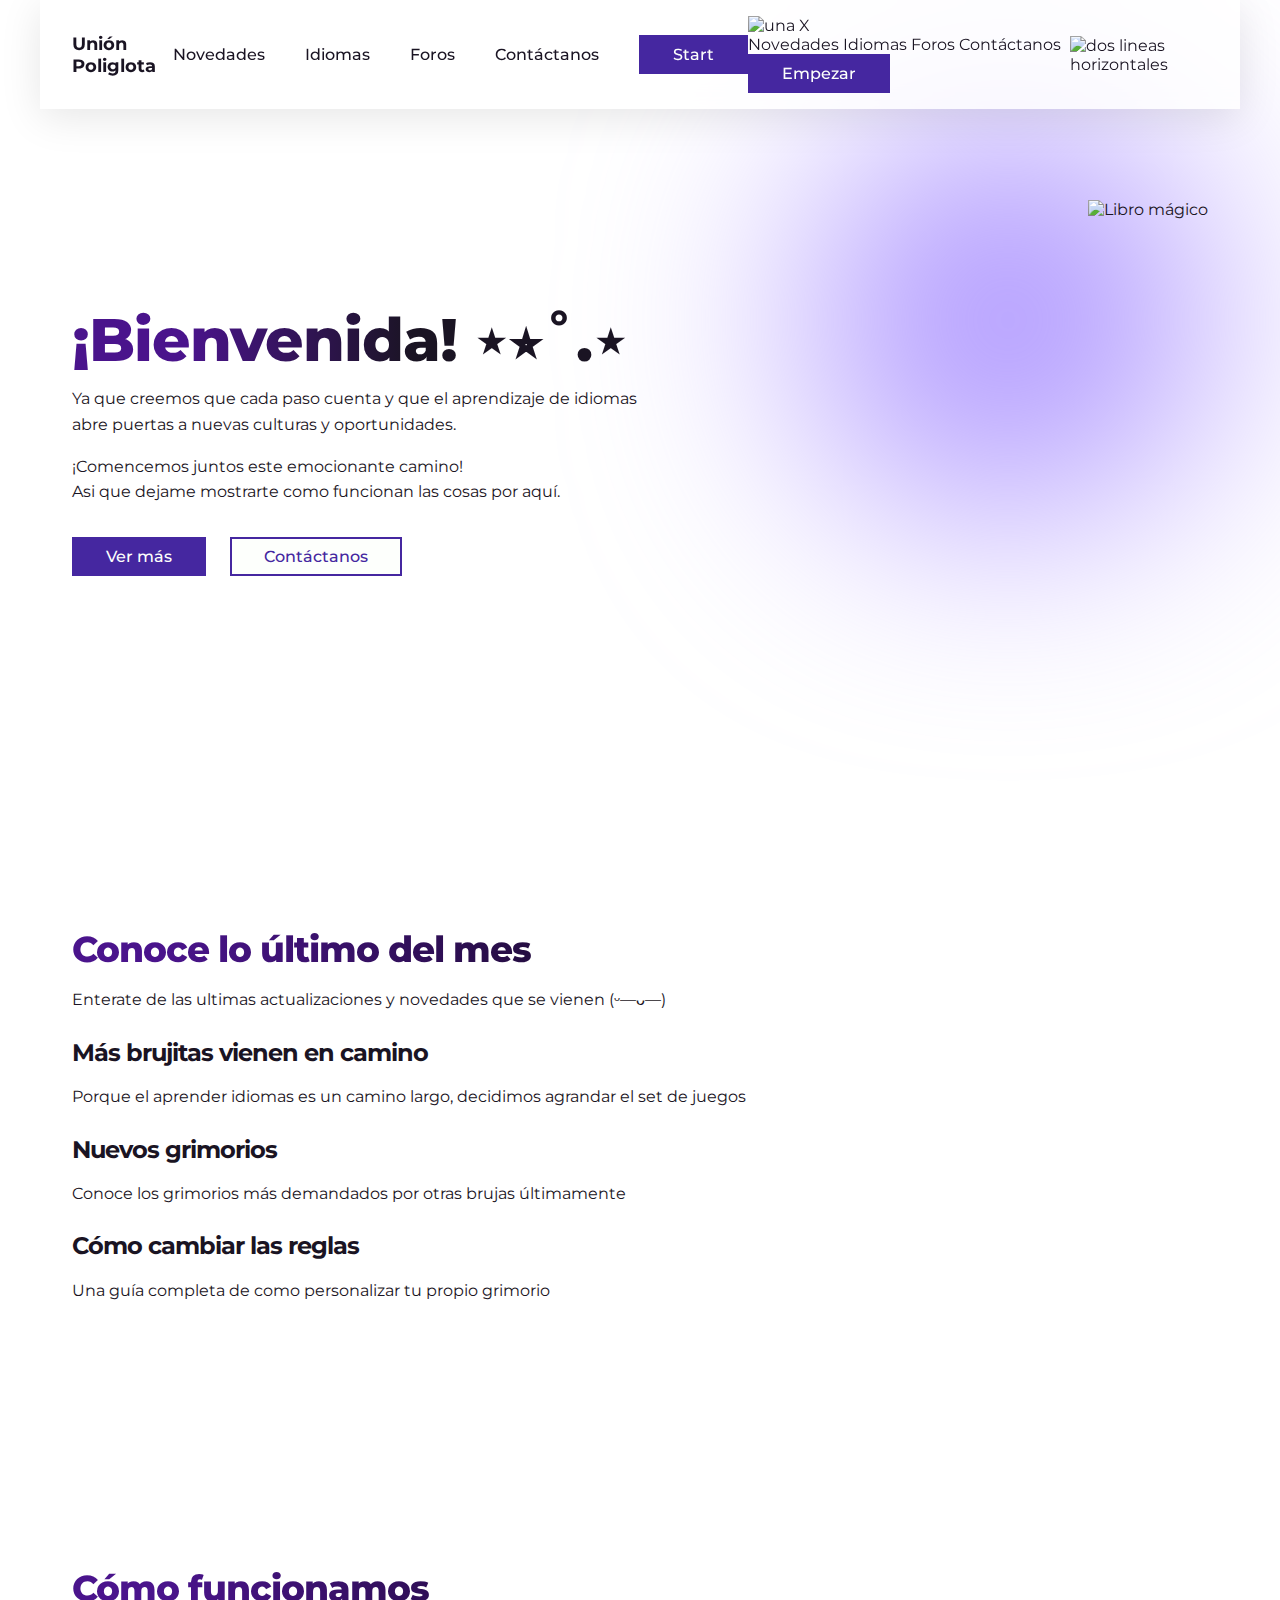
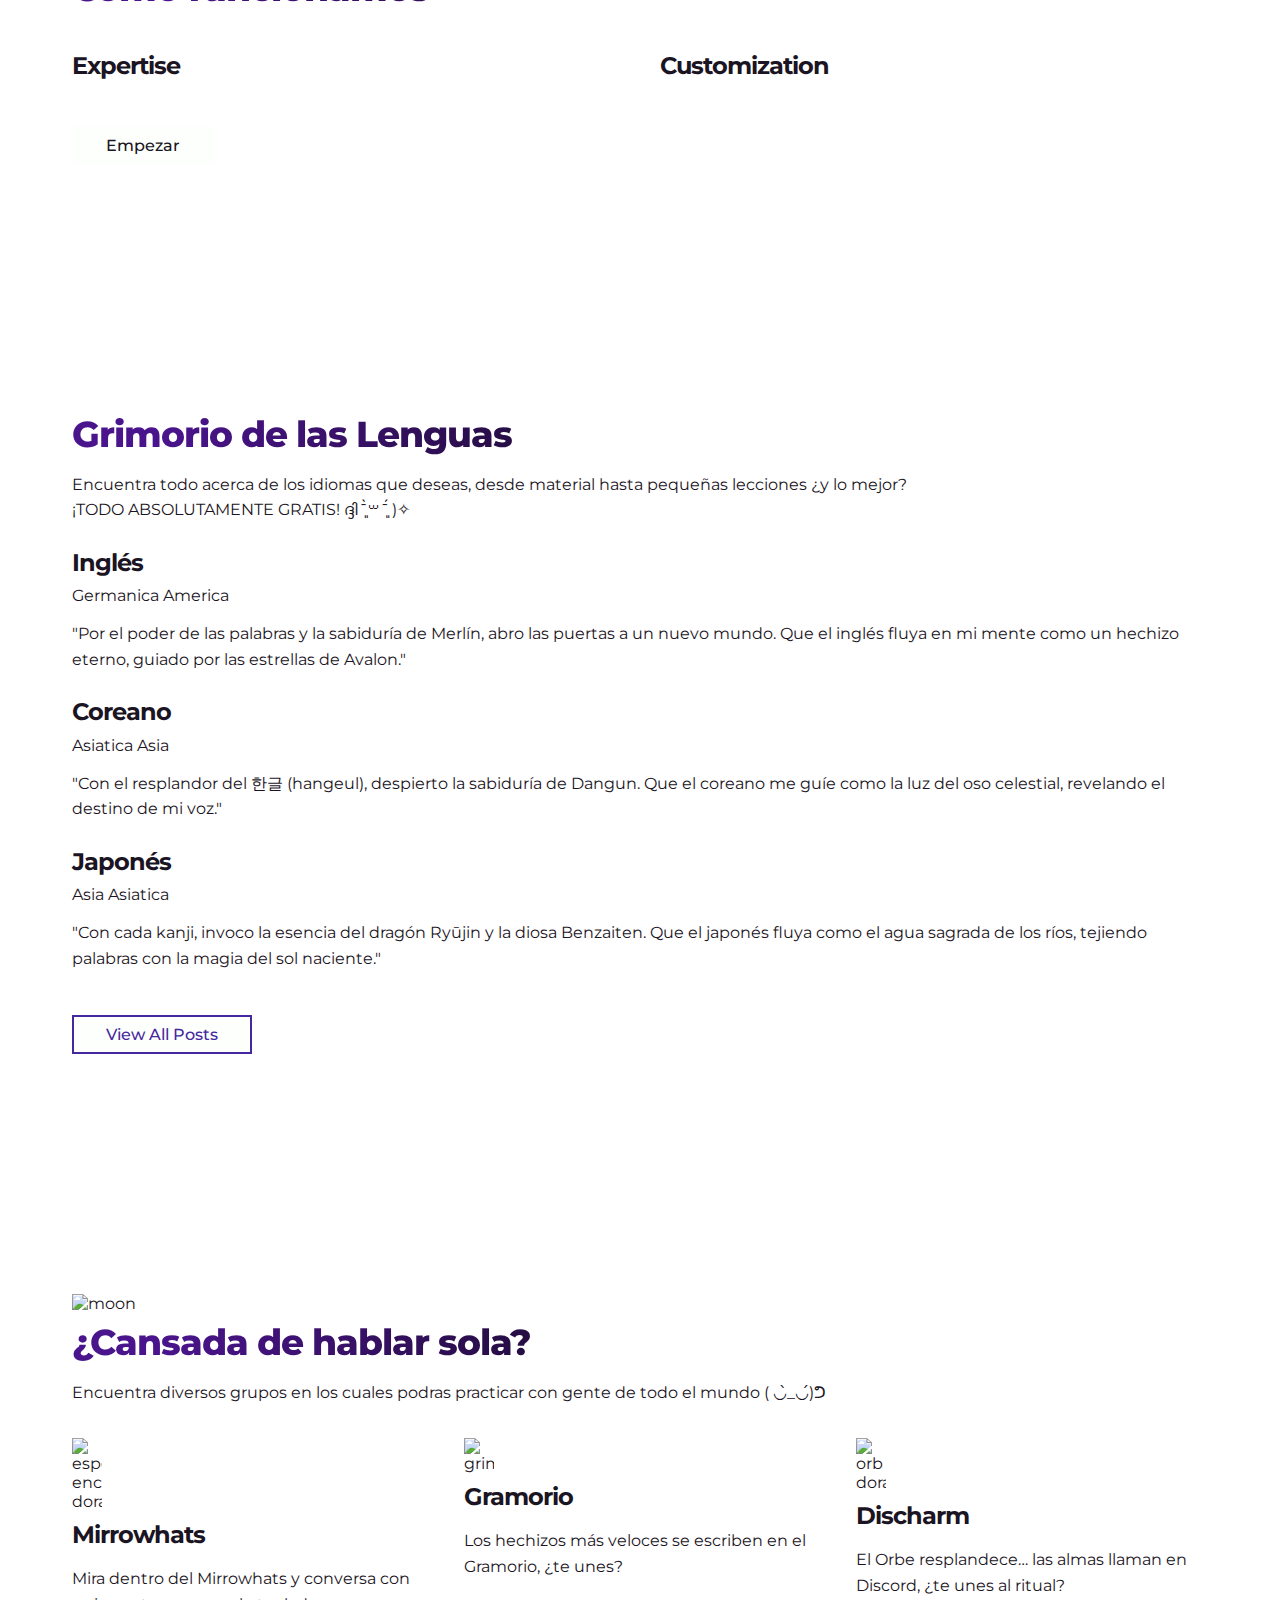
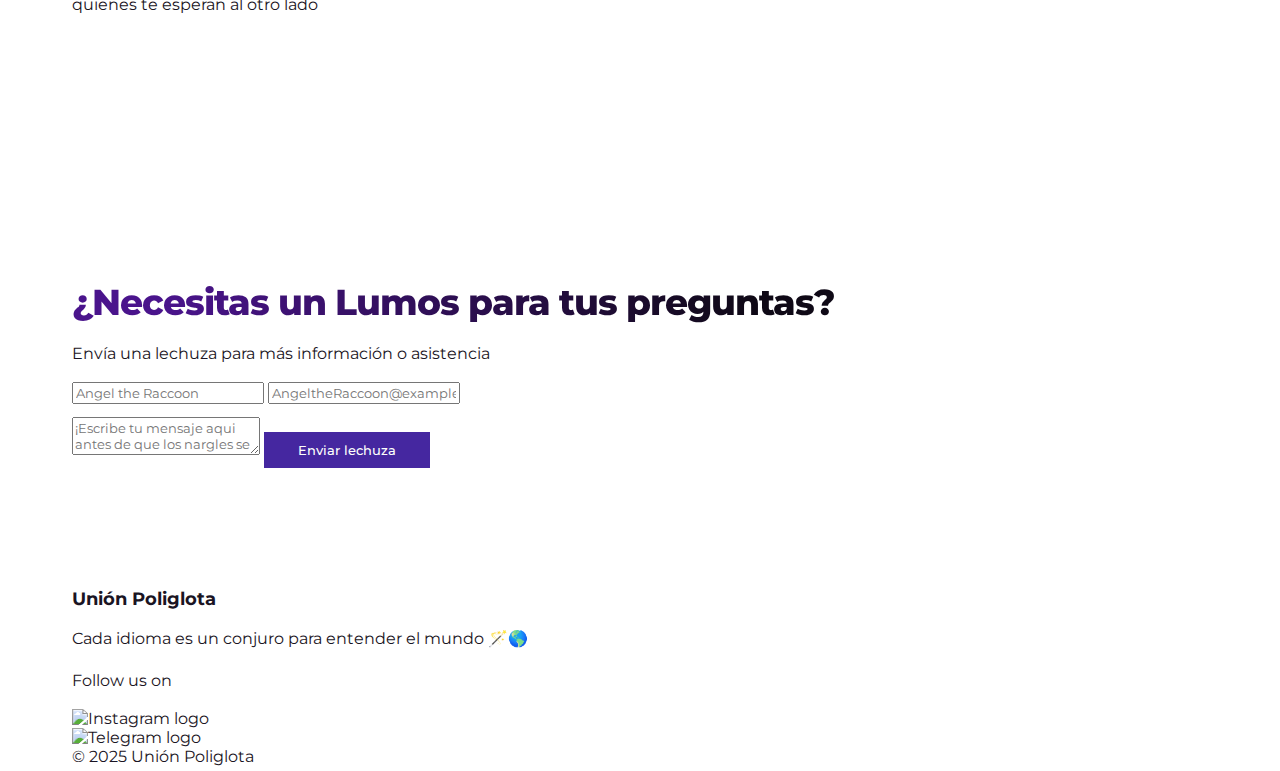
==== index.html @ b35adc99 "Update index.html" ====
<!DOCTYPE html>
<html lang="es">
<head>
    <meta charset="UTF-8" />
    <meta name="viewport" content="width=device-width, initial-scale=1.0" />
    <title>Unión Poliglota</title>
    <link rel="stylesheet" href="style.css" />

    <script type='text/javascript'>
        // <![CDATA[
        var colour= "#b8860b";
        var sparkles= 40;
        
        /****************************
        * Tinkerbell Magic Sparkle *
        * (c) 2005 mf2fm web-design *
        * http://www.mf2fm.com/rv *
        * DON'T EDIT BELOW THIS BOX *
        ****************************/
        
        var x=ox=400;
        var y=oy=300;
        var swide=800;
        var shigh=600;
        var sleft=sdown=0;
        var tiny=new Array();
        var star=new Array();
        var starv=new Array();
        var starx=new Array();
        var stary=new Array();
        var tinyx=new Array();
        var tinyy=new Array();
        var tinyv=new Array();
        window.onload=function() { if (document.getElementById) {
        var i, rats, rlef, rdow;
        for (var i=0; i<sparkles; i++) {
        var rats=createDiv(3, 3);
        rats.style.visibility="hidden";
        document.body.appendChild(tiny[i]=rats);
        starv[i]=0;
        tinyv[i]=0;
        var rats=createDiv(5, 5);
        rats.style.backgroundColor="transparent";
        rats.style.visibility="hidden";
        var rlef=createDiv(1, 5);
        var rdow=createDiv(5, 1);
        rats.appendChild(rlef);
        rats.appendChild(rdow);
        rlef.style.top="2px";
        rlef.style.left="0px";
        rdow.style.top="0px";
        rdow.style.left="2px";
        document.body.appendChild(star[i]=rats);
        }
        set_width();
        sparkle();
        }}
        function sparkle() {
        var c;
        if (x!=ox || y!=oy) {
        ox=x;
        oy=y;
        for (c=0; c<sparkles; c++) if (!starv[c]) {
        star[c].style.left=(starx[c]=x)+"px";
        star[c].style.top=(stary[c]=y)+"px";
        star[c].style.clip="rect(0px, 5px, 5px, 0px)";
        star[c].style.visibility="visible";
        starv[c]=50;
        break;
        }
        }
        for (c=0; c<sparkles; c++) {
        if (starv[c]) update_star(c);
        if (tinyv[c]) update_tiny(c);
        }
        setTimeout("sparkle()", 40);
        }
        function update_star(i) {
        if (--starv[i]==25) star[i].style.clip="rect(1px, 4px, 4px, 1px)";
        if (starv[i]) {
        stary[i]+=1+Math.random()*3;
        if (stary[i]<shigh+sdown) {
        star[i].style.top=stary[i]+"px";
        starx[i]+=(i%5-2)/5;
        star[i].style.left=starx[i]+"px";
        }
        else {
        star[i].style.visibility="hidden";
        starv[i]=0;
        return;
        }
        }
        else {
        tinyv[i]=50;
        tiny[i].style.top=(tinyy[i]=stary[i])+"px";
        tiny[i].style.left=(tinyx[i]=starx[i])+"px";
        tiny[i].style.width="2px";
        tiny[i].style.height="2px";
        star[i].style.visibility="hidden";
        tiny[i].style.visibility="visible"
        }
        }
        function update_tiny(i) {
        if (--tinyv[i]==25) {
        tiny[i].style.width="1px";
        tiny[i].style.height="1px";
        }
        if (tinyv[i]) {
        tinyy[i]+=1+Math.random()*3;
        if (tinyy[i]<shigh+sdown) {
        tiny[i].style.top=tinyy[i]+"px";
        tinyx[i]+=(i%5-2)/5;
        tiny[i].style.left=tinyx[i]+"px";
        }
        else {
        tiny[i].style.visibility="hidden";
        tinyv[i]=0;
        return;
        }
        }
        else tiny[i].style.visibility="hidden";
        }
        document.onmousemove=mouse;
        function mouse(e) {
        set_scroll();
        y=(e)?e.pageY:event.y+sdown;
        x=(e)?e.pageX:event.x+sleft;
        }
        function set_scroll() {
        if (typeof(self.pageYOffset)=="number") {
        sdown=self.pageYOffset;
        sleft=self.pageXOffset;
        }
        else if (document.body.scrollTop || document.body.scrollLeft) {
        sdown=document.body.scrollTop;
        sleft=document.body.scrollLeft;
        }
        else if (document.documentElement && (document.documentElement.scrollTop || document.documentElement.scrollLeft)) {
        sleft=document.documentElement.scrollLeft;
        sdown=document.documentElement.scrollTop;
        }
        else {
        sdown=0;
        sleft=0;
        }
        }
        window.onresize=set_width;
        function set_width() {
        if (typeof(self.innerWidth)=="number") {
        swide=self.innerWidth;
        shigh=self.innerHeight;
        }
        else if (document.documentElement && document.documentElement.clientWidth) {
        swide=document.documentElement.clientWidth;
        shigh=document.documentElement.clientHeight;
        }
        else if (document.body.clientWidth) {
        swide=document.body.clientWidth;
        shigh=document.body.clientHeight;
        }
        }
        function createDiv(height, width) {
        var div=document.createElement("div");
        div.style.position="absolute";
        div.style.height=height+"px";
        div.style.width=width+"px";
        div.style.overflow="hidden";
        div.style.backgroundColor=colour;
        return (div);
        }
        // ]]>
    </script> 
    <!-- End of Tinkerbell Magic Sparkle Section -->
</head>
<body>
    <div class="container">
    <nav>
        <div class="logo"><a href="#">Unión Poliglota</a></div>
        <div class="menu-items">
            <a href="#news">Novedades</a>
            <a href="#idiomas">Idiomas</a>
            <a href="#foros">Foros
            <a href="#contact">Contáctanos</a>
            <a href="#" class="btn">Start</a>
        </div>
        
        <div class="mobile-menu-items">
        <div class="close-icon">
            <img src=https://raw.githubusercontent.com/livebloggerofficial/Modern-AppDev-Website/8730a27be3ad3a9761c6617480e412280c7f90fc/images/close-icon.svg alt="una X" />
        </div>
        <a href="#news">Novedades</a>
        <a href="#idiomas">Idiomas</a>
        <a href="#foros">Foros</a>
        <a href="#contact">Contáctanos</a>
        <a href="#" class="btn">Empezar</a>
        </div>
        <div class="menu-icon">
            <img src=https://raw.githubusercontent.com/livebloggerofficial/Modern-AppDev-Website/8730a27be3ad3a9761c6617480e412280c7f90fc/images/menu-icon.svg alt="dos lineas horizontales" />
        </div>
    </nav>
<!-- End of navbar -->
<header>
    <div class="left">
        <h1>¡Bienvenida! ⋆⭒˚.⋆</h1>
            <p class="sub-heading">Ya que creemos que cada paso cuenta y que el aprendizaje de idiomas abre puertas a nuevas culturas y oportunidades.</p>
            <p>¡Comencemos juntos este emocionante camino!<br>Asi que dejame mostrarte como funcionan las cosas por aquí.</p>

        <div class="buttons">
            <a href="#" class="btn">Ver más</a>
            <a href="#" class="btn outlined">Contáctanos</a>
        </div>
    </div>

        <div class="right">
            <img src="https://media.giphy.com/media/kUzZPC32NH7qteJp3G/giphy.gif?cid=ecf05e47tvn05rl2n6pa6ccbat1i79yehj6995wxy6pcmg0u&ep=v1_stickers_search&rid=giphy.gif&ct=s" alt="Libro mágico">
        </div>
        <div class="bg-color"></div>
    </header>
    </div>
<!-- End of hero section -->

<section id="services">
    <div class="container">
    <div class="heading-container">
        <h2>Conoce lo último del mes</h2>
        <p>Enterate de las ultimas actualizaciones y novedades que se vienen (ᵕ—ᴗ—)</p>
        </div>

    <div class="services-container">
        <div class="service">
        <img src="https://i.pinimg.com/originals/b2/df/41/b2df419e9f985cd5ca587505028899b4.gif" alt="" />
            <div class="content">
                <h3>Más brujitas vienen en camino</h3>
                <p>Porque el aprender idiomas es un camino largo, decidimos agrandar el set de juegos</p>
            </div>
        </div>

        <div class="service">
            <img src="https://i.pinimg.com/originals/2b/0e/26/2b0e260f780d03c6702c127573a343d1.gif" alt="" />
            <div class="content">
                <h3>Nuevos grimorios</h3>
                <p>Conoce los grimorios más demandados por otras brujas últimamente</p>
            </div>
        </div>

        <div class="service">
            <img src="https://i.pinimg.com/originals/2e/9a/2d/2e9a2d99e9b3a32dcb4ae1c37820e260.gif" alt="" />
            <div class="content">
                <h3>Cómo cambiar las reglas</h3>
                <p>Una guía completa de como personalizar tu propio grimorio</p>
            </div>
        </div>
    </div>
    </div>
</section>
<!-- End of services section -->

    <section id="why">
        <div class="container">
        <div class="left">
            <img src="https://media.giphy.com/media/0nQbxFHTIugLbMkZLx/giphy.gif?cid=ecf05e475aerffncjtg1ratvc46cjguu7g2pbi9yic3552u9&ep=v1_stickers_search&rid=giphy.gif&ct=s" alt="" />
        </div>

        <div class="right">
            <h2>Cómo funcionamos</h2>
            <p></p>

        <div class="features-container">
            <div class="feature">
            <div class="icon">
                <img src="https://cdn-icons-png.flaticon.com/128/8853/8853775.png" alt="" />
            </div>
                <h3>Expertise</h3>
                <p></p>
            </div>

        <div class="feature">
            <div class="icon">
                <img src="https://cdn-icons-png.flaticon.com/128/8853/8853775.png" alt="" />
            </div>
                <h3>Customization</h3>
                <p></p>
            </div>
        </div>

        <a href="#" class="btn light">Empezar</a>
        </div>
    </div>
</section>
<!-- End of why choose us section -->

    <div class="container">
        <section id="idiomas">
        <div class="heading-container">
            <h2>Grimorio de las Lenguas</h2>
            <p>Encuentra todo acerca de los idiomas que deseas, desde material hasta pequeñas lecciones ¿y lo mejor? 
                <br>¡TODO ABSOLUTAMENTE GRATIS! ദ്ദി ˉ͈̀꒳ˉ͈́ )✧
            </p>
        </div>

        <div class="services-container">
            <div class="service">
            <a href="#">
                <img src="https://i.pinimg.com/736x/71/ec/3f/71ec3f5fd75e319a3983a06b10090c10.jpg" alt="" />
            </a>
            <div class="content">
                <a href="#">
                <h3>Inglés</h3>
                </a>
            <div class="labels">
                <a href="#" class="label">Germanica</a>
                <a href="#" class="label">America</a>
            </div>
            <p>"Por el poder de las palabras y la sabiduría de Merlín, abro las puertas a un nuevo mundo. Que el inglés fluya en mi mente como un hechizo eterno, guiado por las estrellas de Avalon."</p>
            </div>
        </div>

        <div class="service">
            <a href="#">
                <img src="https://i.pinimg.com/736x/51/16/6f/51166f9f8ce608188358e9d89b0071bb.jpg" alt="" />
            </a>
            <div class="content">
            <a href="#">
                <h3>Coreano</h3>
            </a>
            <div class="labels">
                <a href="#" class="label">Asiatica</a>
                <a href="#" class="label">Asia</a>
            </div>
                <p>"Con el resplandor del 한글 (hangeul), despierto la sabiduría de Dangun. Que el coreano me guíe como la luz del oso celestial, revelando el destino de mi voz."</p>
            </div>
        </div>

        <div class="service">
            <a href="#">
                <img src="https://i.pinimg.com/736x/80/7a/e9/807ae96d8e19a1e9d9b68d727c9a2609.jpg" alt="" />
            </a>
            <div class="content">
                <a href="#">
                    <h3>Japonés</h3>
                </a>
                <div class="labels">
                    <a href="#" class="label">Asia</a>
                    <a href="#" class="label">Asiatica</a>
                </div>
                    <p>"Con cada kanji, invoco la esencia del dragón Ryūjin y la diosa Benzaiten. Que el japonés fluya como el agua sagrada de los ríos, tejiendo palabras con la magia del sol naciente."</p>
                </div>
            </div>

        <a href="languages-list.html" class="btn outlined">View All Posts</a>
    </section>
</div>
<!-- End of Idiomas section -->

    <section id="foros">
        <div class="container">
            <div class="right">
                <img src="https://media.giphy.com/media/ZB2A2wSblwoA45zr0L/giphy.gif?cid=ecf05e47akoi5xxq334s9fwlyfgipdauknv6pdrlddz8e9sn&ep=v1_stickers_search&rid=giphy.gif&ct=s" alt="moon" />
            </div>
    
            <div class="left">
                <h2>¿Cansada de hablar sola?</h2>
                <p>Encuentra diversos grupos en los cuales podras practicar con gente de todo el mundo ( ◡̀_◡́)ᕤ</p>
    
        <div class="features-container">
            <div class="feature">
            <div class="icon">
                <img src="https://cdn-icons-png.flaticon.com/128/4330/4330842.png" alt="espejo encantado dorado" />
            </div>
                <h3>Mirrowhats</h3>
                <p>Mira dentro del Mirrowhats y conversa con quienes te esperan al otro lado</p>
            </div>
    
        <div class="feature">
                <div class="icon">
                    <img src="https://cdn-icons-png.flaticon.com/128/18459/18459795.png" alt="grimoire" />
                </div>
                    <h3>Gramorio</h3>
                    <p>Los hechizos más veloces se escriben en el Gramorio, ¿te unes?</p>
                </div>
    
        <div class="feature">
            <div class="icon">
                <img src="https://cdn-icons-png.flaticon.com/128/5584/5584307.png" alt="orb dorada" />
            </div>
                <h3>Discharm</h3>
                <p>El Orbe resplandece… las almas llaman en Discord, ¿te unes al ritual?</p>
            </div>
        </div>
    </div>
    </section>
    <!-- End of Foros section  -->

    <section id="contact">
        <div class="container">
        <div class="heading-container">
            <h2>¿Necesitas un Lumos para tus preguntas?</h2>
            <p>Envía una lechuza para más información o asistencia</p>
        </div>

        <form action="#">
        <div class="group">
            <input type="text" placeholder="Angel the Raccoon" />
            <input type="text" placeholder="AngeltheRaccoon@example.com" />
        </div>
        <textarea placeholder="¡Escribe tu mensaje aqui antes de que los nargles se lo lleven!"></textarea>
        <button class="btn">Enviar lechuza</button>
        </form>
    </div>
</section>
<!-- End of contact form -->

    <footer>
    <div class="container">
        <div class="top">
        <div class="left">
            <a href="#" class="logo">Unión Poliglota</a>
            <p>Cada idioma es un conjuro para entender el mundo 🪄🌎</p>
        </div>

        <div class="right">
            <p>Follow us on</p>
            <div class="social">
            <a href="https://www.instagram.com/ply.learningforstudents/profilecard/?igsh=eDNlOWlndm1heTBs">
                <img src="https://cdn-icons-png.flaticon.com/128/174/174855.png" alt="Instagram logo" />
            </a>

            <a href="https://t.me/+lkxGrxfS3kU0MDgx">
                <img src="https://cdn-icons-png.flaticon.com/128/4423/4423663.png" alt="Telegram logo" />
            </a>
        </div>
    </div>
</div>

        <div class="copyright">
            © 2025 Unión Poliglota
        </div>
        </div>
</footer>

        <script src="main.js"></script>
    </body>
</html>
---- style.css ----
@import url('https://fonts.googleapis.com/css2?family=Montserrat:ital,wght@0,100..900;1,100..900&family=Noto+Sans:ital,wght@0,100..900;1,100..900&family=Roboto+Condensed:ital,wght@0,100..900;1,100..900&family=Winky+Sans:ital,wght@0,300..900;1,300..900&display=swap');
*,
*::before,
*::after {
box-sizing: border-box;
font-family: "Montserrat", sans-serif;
}

:root {
    --dark-color: #1a1423;
    --light-color: #fdfffc;
    --accent-color:#4527a0;
}

html {
    scroll-behavior: smooth;
}

body {
    margin: 0;
    color: var(--dark-color);
}

a {
    color: var(--dark-color);
    text-decoration: none;
}

.container {
    max-width: 1200px;
    margin-inline: auto;
    padding: 0 32px;
}

.btn {
    background: var(--accent-color);
    color: var(--light-color);
    padding: 8px 32px;
    border: 2px solid var(--accent-color);
    display: inline-block;
    font-weight: 500;
    cursor: pointer;
    transition: all 300ms ease;
}

.btn:hover {
    background: #311b92;
    border: 2px solid #311b92;
}

.btn.outlined {
    color: var(--accent-color);
    background: var(--light-color);
}

.btn.outlined:hover {
    background: var(--accent-color);
    color: #fff;
}

.btn.light {
    background: var(--light-color);
    color: var(--dark-color);
    border: 2px solid var(--light-color);
}

.btn.light:hover {
    background: var(--accent-color);
    color: var(--light-color);
}

img {
    width: 100%;
    display: flex;
    object-fit: cover;
}

h1 {
    font-size: 60px;
    line-height: 100%;
    font-weight: 800;
    letter-spacing: -1px;
    margin: 16px 0;
    background: linear-gradient(90deg, #4a148c 20%, #1a1423 60%);
    background-clip: text;
    -webkit-background-clip: text;
    color: transparent;
}

h2 {
    font-size: 36px;
    line-height: 120%;
    font-weight: 800;
    letter-spacing: -1px;
    margin: 8px 0;
    background: linear-gradient(90deg, #4a148c 8%, #0f0916 60%);
    background-clip: text;
    -webkit-background-clip: text;
    color: transparent;
}

h3 {
    font-size: 24px;
    line-height: 130%;
    letter-spacing: -1px;
    margin: 8px 0;
}

p {
    font-size: 16px;
    line-height: 160%;
}

section {
    padding: 120px 0;
}

/* Navbar */
nav {
    position: fixed;
    top: 0;
    display: flex;
    justify-content: space-between;
    align-items: center;
    left: 0;
    right: 0;
    max-width: 1200px;
    margin-inline: auto;
    z-index: 5;
    padding: 16px 32px;
    background: rgba(255, 255, 255, 0.8);
    backdrop-filter: blur(10px);
    --webkit-backdrop-filter: blur(10px);
    box-shadow: 0 8px 42px rgba(0, 0, 0, 0.1);
}

nav .menu-items {
    display: flex;
    align-items: center;
    gap: 40px;
    font-weight: 500;
}

nav .menu-items a:hover {
    color: var(--accent-color);
}

nav .menu-items .btn:hover {
    color: var(--light-color);
}

.logo {
    font-weight: 700;
    font-size: 18px;
}

/* Hero Section */
header {
    display: flex;
    height: 100vh;
    align-items: center;
    padding-top: 70px;
    min-height: 600px;
    max-height: 800px;
    position: relative;
}

.buttons {
    display: flex;
    gap: 24px;
    margin-top: 32px;
}

header .left {
    max-width: 50%;
}

header .right {
    position: absolute;
    bottom: 0;
    right: 0;
}

header .right img {
    height: 600px;
    object-fit: cover;
}

header .bg-color {
    position: absolute;
    width: 400px;
    height: 400px;
    background: #ad95ff;
    right: 0;
    top: 120px;
    z-index: -1;
    border-radius: 50%;
    filter: blur(115px);
}
/* Novedades section */
#news {
    background: #f5f5f5;
    margin-top: -60px;
    padding-top: 180px;
}

#news .container {
    display: flex;
    align-items: center;
    gap: 80px;
}

section .icon {
    width: 30px;
}

.features-container {
    display: flex;
    gap: 40px;
    margin-top: 32px;
}

.feature {
    flex: 1;
}

section .btn {
    margin-top: 28px;
}
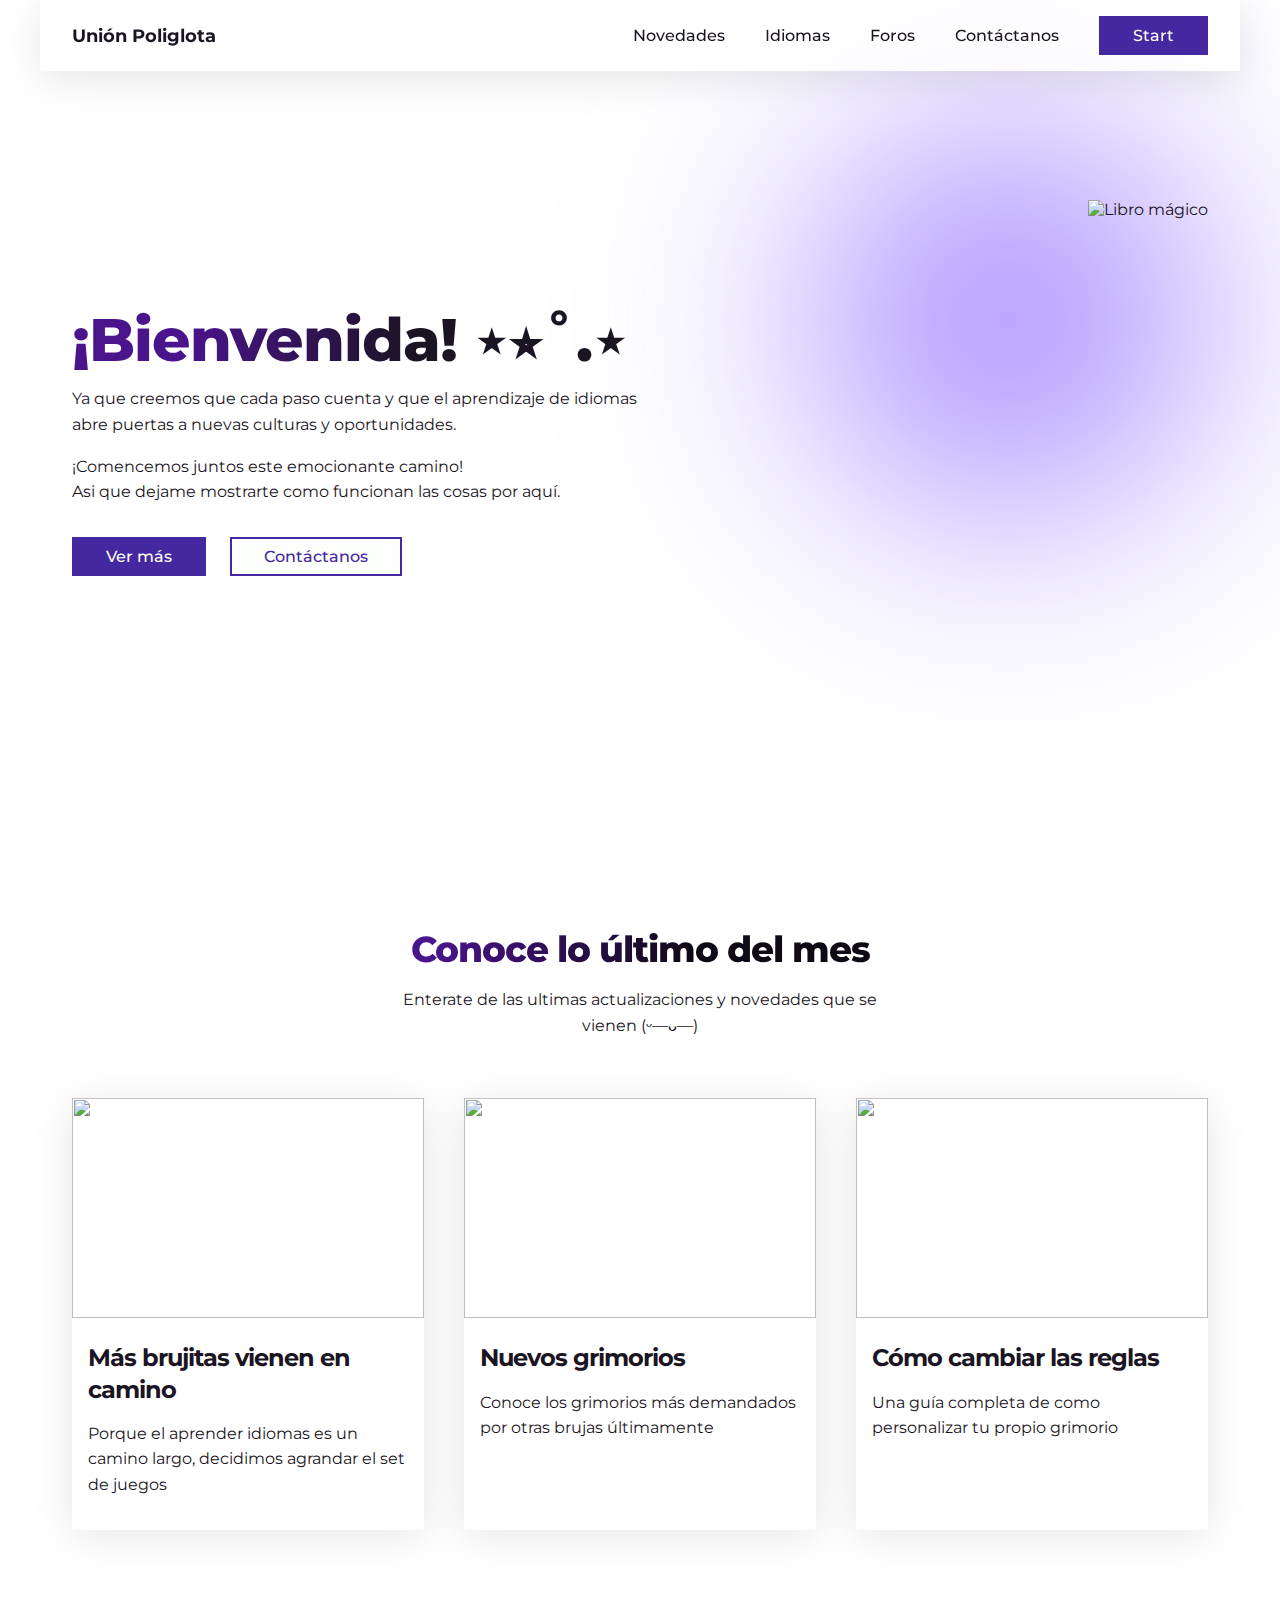
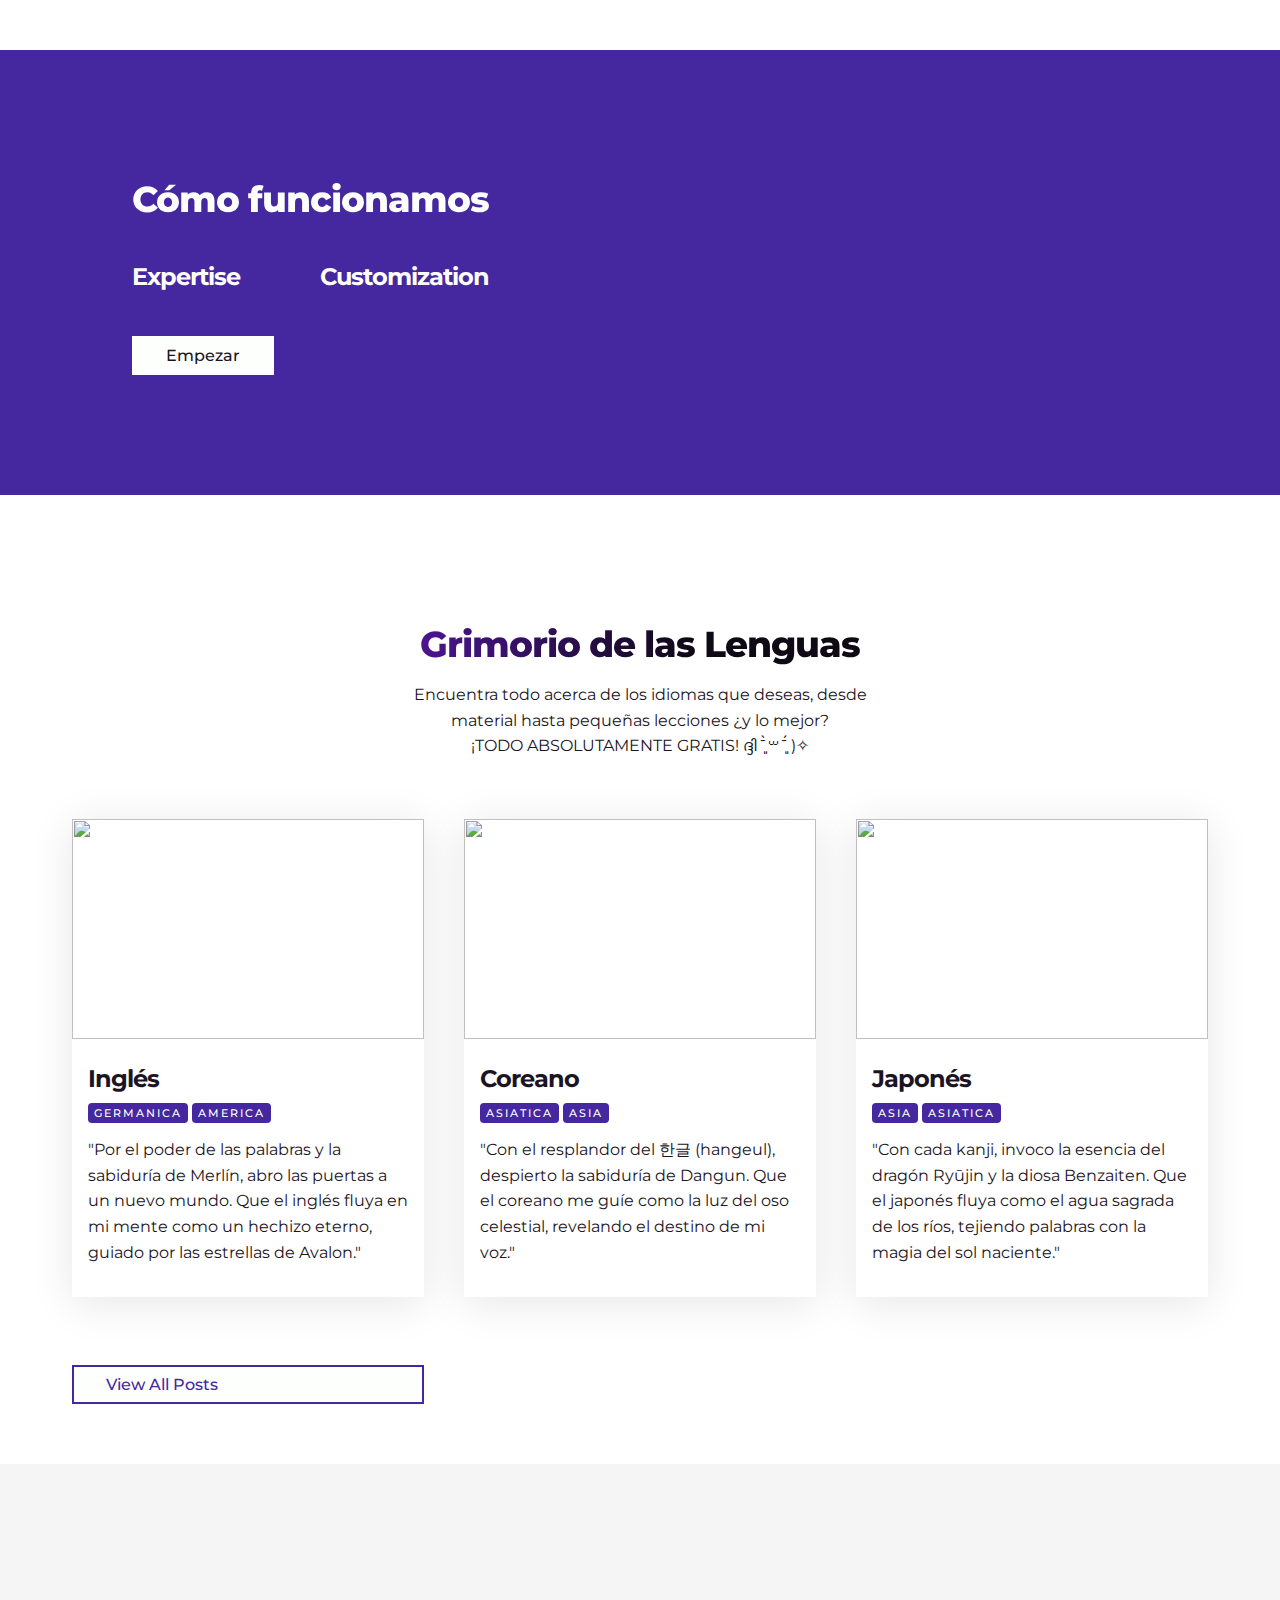
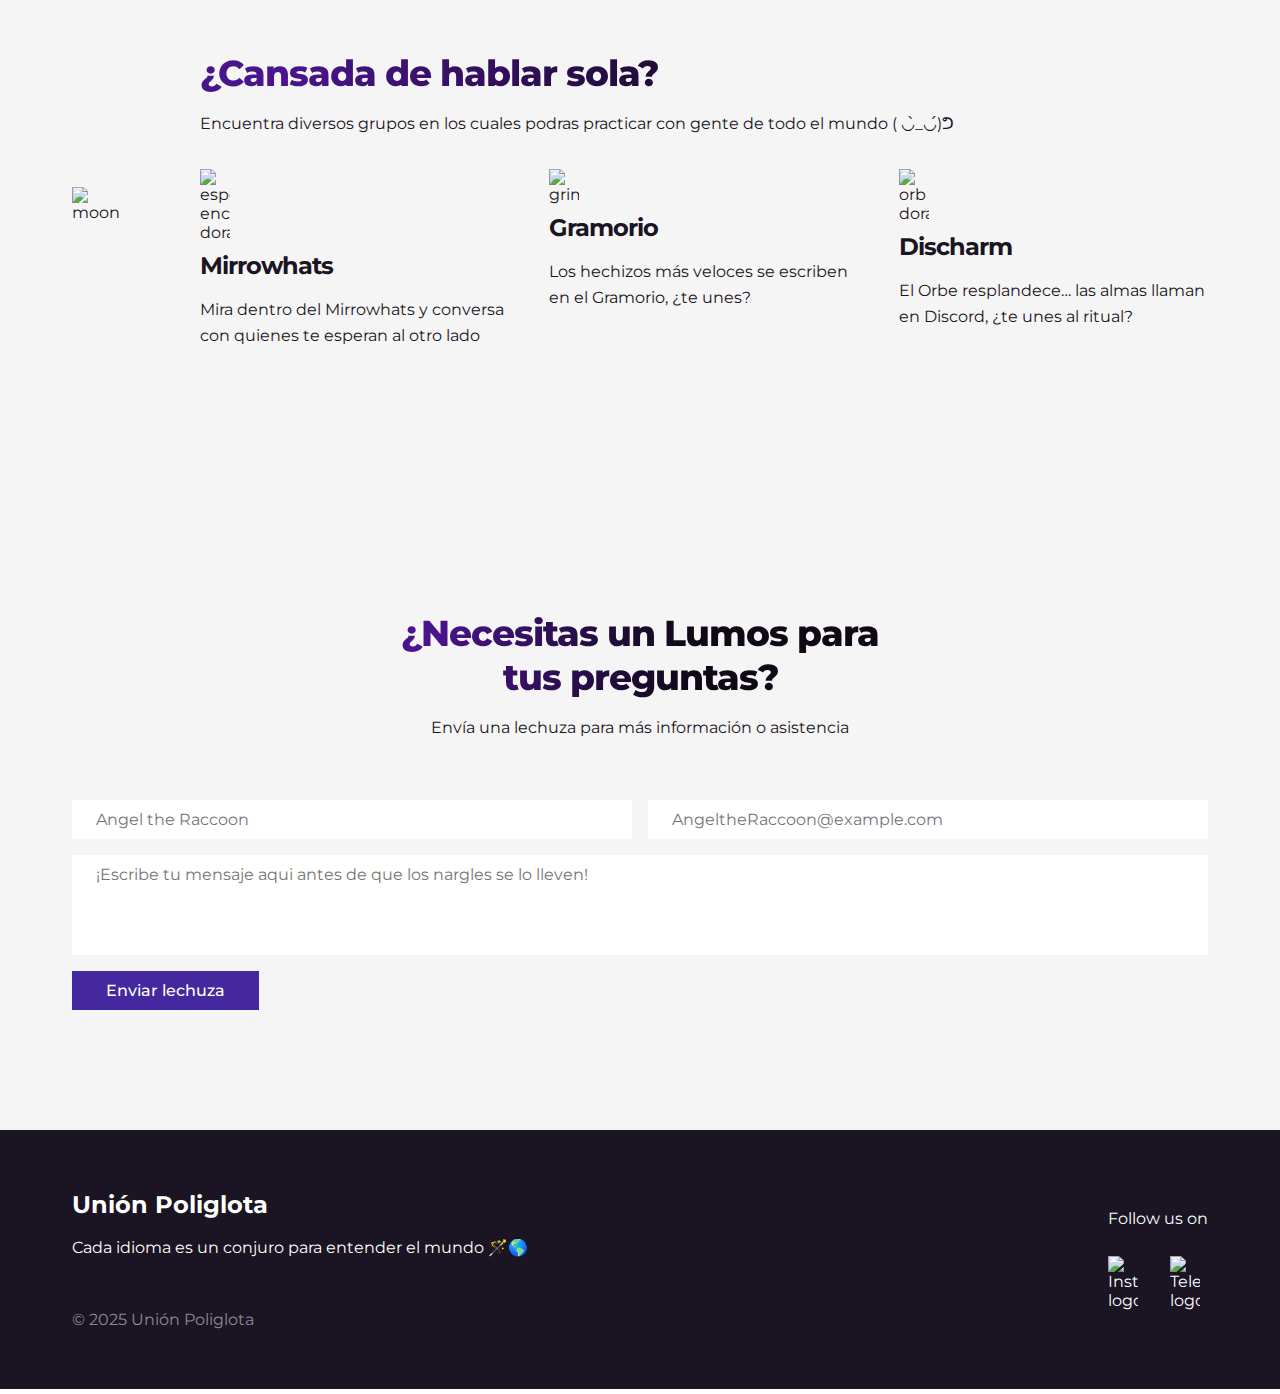
==== commit fe1e44ab: "Update index.html" ====
--- a/index.html
+++ b/index.html
@@ -177,9 +177,9 @@
     <nav>
         <div class="logo"><a href="#">Unión Poliglota</a></div>
         <div class="menu-items">
-            <a href="#news">Novedades</a>
-            <a href="#idiomas">Idiomas</a>
-            <a href="#foros">Foros
+            <a href="#services">Novedades</a>
+            <a href="#blog">Idiomas</a>
+            <a href="#about">Foros
             <a href="#contact">Contáctanos</a>
             <a href="#" class="btn">Start</a>
         </div>
@@ -188,9 +188,9 @@
         <div class="close-icon">
             <img src=https://raw.githubusercontent.com/livebloggerofficial/Modern-AppDev-Website/8730a27be3ad3a9761c6617480e412280c7f90fc/images/close-icon.svg alt="una X" />
         </div>
-        <a href="#news">Novedades</a>
-        <a href="#idiomas">Idiomas</a>
-        <a href="#foros">Foros</a>
+        <a href="#services">Novedades</a>
+        <a href="#blog">Idiomas</a>
+        <a href="#about">Foros</a>
         <a href="#contact">Contáctanos</a>
         <a href="#" class="btn">Empezar</a>
         </div>
@@ -290,7 +290,7 @@
 <!-- End of why choose us section -->
 
     <div class="container">
-        <section id="idiomas">
+        <section id="blog">
         <div class="heading-container">
             <h2>Grimorio de las Lenguas</h2>
             <p>Encuentra todo acerca de los idiomas que deseas, desde material hasta pequeñas lecciones ¿y lo mejor? 
@@ -352,7 +352,7 @@
 </div>
 <!-- End of Idiomas section -->
 
-    <section id="foros">
+    <section id="about">
         <div class="container">
             <div class="right">
                 <img src="https://media.giphy.com/media/ZB2A2wSblwoA45zr0L/giphy.gif?cid=ecf05e47akoi5xxq334s9fwlyfgipdauknv6pdrlddz8e9sn&ep=v1_stickers_search&rid=giphy.gif&ct=s" alt="moon" />
--- a/style.css
+++ b/style.css
@@ -10,37 +10,36 @@
     --dark-color: #1a1423;
     --light-color: #fdfffc;
     --accent-color:#4527a0;
-}
 
 html {
-    scroll-behavior: smooth;
+  scroll-behavior: smooth;
 }
 
 body {
-    margin: 0;
-    color: var(--dark-color);
+  margin: 0;
+  color: var(--dark-color);
 }
 
 a {
-    color: var(--dark-color);
-    text-decoration: none;
+  color: var(--dark-color);
+  text-decoration: none;
 }
 
 .container {
-    max-width: 1200px;
-    margin-inline: auto;
-    padding: 0 32px;
+  max-width: 1200px;
+  margin-inline: auto;
+  padding: 0 32px;
 }
 
 .btn {
-    background: var(--accent-color);
-    color: var(--light-color);
-    padding: 8px 32px;
-    border: 2px solid var(--accent-color);
-    display: inline-block;
-    font-weight: 500;
-    cursor: pointer;
-    transition: all 300ms ease;
+  background: var(--accent-color);
+  color: var(--light-color);
+  padding: 8px 32px;
+  border: 2px solid var(--accent-color);
+  display: inline-block;
+  font-weight: 500;
+  cursor: pointer;
+  transition: all 300ms ease;
 }
 
 .btn:hover {
@@ -49,181 +48,838 @@
 }
 
 .btn.outlined {
-    color: var(--accent-color);
-    background: var(--light-color);
+  color: var(--accent-color);
+  background: var(--light-color);
 }
 
 .btn.outlined:hover {
-    background: var(--accent-color);
-    color: #fff;
+  background: var(--accent-color);
+  color: #fff;
 }
 
 .btn.light {
-    background: var(--light-color);
-    color: var(--dark-color);
-    border: 2px solid var(--light-color);
+  background: var(--light-color);
+  color: var(--dark-color);
+  border: 2px solid var(--light-color);
 }
 
 .btn.light:hover {
-    background: var(--accent-color);
+  background: var(--accent-color);
+  color: var(--light-color);
+}
+
+img {
+  width: 100%;
+  display: flex;
+  object-fit: cover;
+}
+
+h1 {
+  font-size: 60px;
+  line-height: 100%;
+  font-weight: 800;
+  letter-spacing: -1px;
+  margin: 16px 0;
+  background: linear-gradient(90deg, #4a148c 20%, #1a1423 60%);
+  background-clip: text;
+  -webkit-background-clip: text;
+  color: transparent;
+}
+
+h2 {
+  font-size: 36px;
+  line-height: 120%;
+  font-weight: 800;
+  letter-spacing: -1px;
+  margin: 8px 0;
+  background: linear-gradient(90deg, #4a148c 8%, #0f0916 60%);
+  background-clip: text;
+  -webkit-background-clip: text;
+  color: transparent;
+}
+
+h3 {
+  font-size: 24px;
+  line-height: 130%;
+  letter-spacing: -1px;
+  margin: 8px 0;
+}
+
+p {
+  font-size: 16px;
+  line-height: 160%;
+}
+
+section {
+  padding: 120px 0;
+}
+
+/* Navbar */
+nav {
+  position: fixed;
+  top: 0;
+  display: flex;
+  justify-content: space-between;
+  align-items: center;
+  left: 0;
+  right: 0;
+  max-width: 1200px;
+  margin-inline: auto;
+  z-index: 5;
+  padding: 16px 32px;
+  background: rgba(255, 255, 255, 0.8);
+  backdrop-filter: blur(10px);
+  --webkit-backdrop-filter: blur(10px);
+  box-shadow: 0 8px 42px rgba(0, 0, 0, 0.1);
+}
+
+nav .menu-items {
+  display: flex;
+  align-items: center;
+  gap: 40px;
+  font-weight: 500;
+}
+
+nav .menu-items a:hover {
+  color: var(--accent-color);
+}
+
+nav .menu-items .btn:hover {
+  color: var(--light-color);
+}
+
+.logo {
+  font-weight: 700;
+  font-size: 18px;
+}
+
+/* Hero Section */
+header {
+  display: flex;
+  height: 100vh;
+  align-items: center;
+  padding-top: 70px;
+  min-height: 600px;
+  max-height: 800px;
+  position: relative;
+}
+
+.buttons {
+  display: flex;
+  gap: 24px;
+  margin-top: 32px;
+}
+
+header .left {
+  max-width: 50%;
+}
+
+header .right {
+  position: absolute;
+  bottom: 0;
+  right: 0;
+}
+
+header .right img {
+  height: 600px;
+  object-fit: cover;
+}
+
+header .bg-color {
+  position: absolute;
+  width: 400px;
+  height: 400px;
+  background: #ad95ff;
+  right: 0;
+  top: 120px;
+  z-index: -1;
+  border-radius: 50%;
+  filter: blur(115px);
+}
+
+/* Featured Section */
+.featured {
+  z-index: 2;
+  position: relative;
+}
+
+.featured img {
+  width: auto;
+  height: 32px;
+}
+
+.featured .logos {
+  display: flex;
+  gap: 60px;
+  flex-wrap: wrap;
+  justify-content: center;
+}
+
+.featured .container {
+  display: flex;
+  flex-direction: column;
+  gap: 8px;
+  align-items: center;
+  padding: 40px 32px;
+  box-shadow: 0 0 42px -20px rgba(0, 0, 0, 0.2);
+  border-radius: 30px;
+  background: var(--light-color);
+}
+
+/* About section */
+#about {
+  background: #f5f5f5;
+  margin-top: -60px;
+  padding-top: 180px;
+}
+
+#about .container {
+  display: flex;
+  align-items: center;
+  gap: 80px;
+}
+
+section .icon {
+  width: 30px;
+}
+
+.features-container {
+  display: flex;
+  gap: 40px;
+  margin-top: 32px;
+}
+
+.feature {
+  flex: 1;
+}
+
+section .btn {
+  margin-top: 28px;
+}
+
+/* Services section */
+section .heading-container {
+  max-width: 500px;
+  text-align: center;
+  margin-bottom: 60px;
+  margin-inline: auto;
+}
+
+.services-container {
+  display: grid;
+  grid-template-columns: repeat(auto-fit, minmax(320px, 1fr));
+  gap: 40px;
+}
+
+.services-container .service {
+  box-shadow: 0 6px 40px rgba(0, 0, 0, 0.1);
+  transition: all 300ms ease;
+}
+
+.services-container .content {
+  padding: 16px;
+}
+
+.services-container .service:hover {
+  transform: scale(1.04);
+  box-shadow: 0 3px 80px rgba(0, 0, 0, 0.1);
+}
+.services-container img {
+    height: 220px;
+}
+
+/* Why Section */
+#why .container {
+  display: flex;
+  gap: 60px;
+  align-items: center;
+}
+
+#why {
+  background: var(--accent-color);
+  color: var(--light-color);
+}
+
+#why h2 {
+  background: var(--light-color);
+  background-clip: text;
+  -webkit-background-clip: text;
+  color: transparent;
+}
+#why img {
+    transform: rotateY(180deg);
+}
+
+/* Blog section */
+.labels a {
+  color: var(--light-color);
+  font-weight: 500;
+  font-size: 11px;
+  text-transform: uppercase;
+  letter-spacing: 2px;
+}
+
+.label {
+  background: var(--accent-color);
+  padding: 3px 6px;
+  border-radius: 4px;
+}
+
+/* Contact Form */
+#contact {
+  background: #f5f5f5;
+}
+
+form {
+  display: flex;
+  flex-direction: column;
+  gap: 16px;
+}
+
+form .group {
+  display: flex;
+  gap: 16px;
+}
+
+form input,
+form textarea {
+  width: 100%;
+  padding: 10px 24px;
+  background: #fff;
+  border: none;
+  font-size: 16px;
+}
+
+form textarea {
+  height: 100px;
+  resize: none;
+}
+
+form .btn {
+  font-size: 16px;
+  width: fit-content;
+  margin-top: 0;
+}
+
+/* Footer */
+footer .social img {
+  width: 30px;
+  transition: all 300ms ease;
+}
+
+footer .social img:hover {
+  transform: scale(1.2);
+}
+
+footer {
+  background: var(--dark-color);
+  color: var(--light-color);
+  padding: 60px 32px;
+}
+
+footer a {
+  color: var(--light-color0);
+}
+
+footer .social {
+  display: flex;
+  gap: 32px;
+  margin-top: 24px;
+}
+
+footer .top {
+  display: flex;
+  justify-content: space-between;
+}
+
+footer .logo {
+  font-size: 24px;
+}
+
+footer .copyright {
+  color: rgba(255, 255, 255, 0.5);
+}
+
+/* Hidden elements */
+.menu-icon,
+.mobile-menu-items,
+.mobile-icons-container {
+  display: none;
+}
+
+@media (max-width: 1100px) {
+  h1 {
+    font-size: 48px;
+  }
+
+  header .right img {
+    width: 280px;
+  }
+}
+
+@media (max-width: 800px) {
+  .mobile-menu-items {
+    display: flex;
+    height: 100vh;
+    width: 100%;
+    position: fixed;
+    top: 0;
+    flex-direction: column;
+    background: var(--dark-color);
+    z-index: 800;
+    justify-content: center;
+    align-items: center;
+    gap: 24px;
+    transform: translateX(100%);
+    transition: all 300ms ease;
+  }
+
+  .mobile-menu-items.active {
+    transform: translateX(0);
+  }
+
+  .mobile-menu-items a {
     color: var(--light-color);
-}
-
-img {
-    width: 100%;
-    display: flex;
-    object-fit: cover;
-}
-
-h1 {
-    font-size: 60px;
-    line-height: 100%;
-    font-weight: 800;
-    letter-spacing: -1px;
-    margin: 16px 0;
-    background: linear-gradient(90deg, #4a148c 20%, #1a1423 60%);
-    background-clip: text;
-    -webkit-background-clip: text;
-    color: transparent;
-}
-
-h2 {
+  }
+
+  .mobile-menu-items .close-icon {
+    filter: brightness(0) invert(1);
+    position: fixed;
+    top: 18px;
+    right: 32px;
+    cursor: pointer;
+  }
+
+  .menu-icon {
+    display: block;
+    cursor: pointer;
+    padding: 2px;
+  }
+
+  h1 {
     font-size: 36px;
     line-height: 120%;
-    font-weight: 800;
-    letter-spacing: -1px;
-    margin: 8px 0;
-    background: linear-gradient(90deg, #4a148c 8%, #0f0916 60%);
-    background-clip: text;
-    -webkit-background-clip: text;
-    color: transparent;
-}
-
-h3 {
-    font-size: 24px;
+  }
+
+  .container {
+    max-width: 700px;
+  }
+
+  h2 {
+    font-size: 28px;
     line-height: 130%;
-    letter-spacing: -1px;
-    margin: 8px 0;
-}
-
-p {
-    font-size: 16px;
-    line-height: 160%;
-}
-
-section {
-    padding: 120px 0;
-}
-
-/* Navbar */
-nav {
-    position: fixed;
-    top: 0;
+  }
+
+  h3 {
+    font-size: 20px;
+  }
+
+  nav .menu-items {
+    display: none;
+  }
+
+  /* Header */
+
+  header .right {
+    position: relative;
     display: flex;
-    justify-content: space-between;
-    align-items: center;
-    left: 0;
-    right: 0;
-    max-width: 1200px;
-    margin-inline: auto;
-    z-index: 5;
-    padding: 16px 32px;
-    background: rgba(255, 255, 255, 0.8);
-    backdrop-filter: blur(10px);
-    --webkit-backdrop-filter: blur(10px);
-    box-shadow: 0 8px 42px rgba(0, 0, 0, 0.1);
-}
-
-nav .menu-items {
-    display: flex;
-    align-items: center;
-    gap: 40px;
-    font-weight: 500;
-}
-
-nav .menu-items a:hover {
-    color: var(--accent-color);
-}
-
-nav .menu-items .btn:hover {
-    color: var(--light-color);
-}
-
-.logo {
-    font-weight: 700;
+    justify-content: center;
+  }
+
+  header {
+    flex-direction: column-reverse;
+    height: auto;
+    gap: 20px;
+    max-height: fit-content;
+    padding-bottom: 60px;
+  }
+
+  header .right img {
+    width: 70%;
+    height: auto;
+    border-radius: 0 0 30% 30%;
+  }
+
+  header .left {
+    max-width: 100%;
+  }
+
+  /* Featured */
+  .featured .logos {
+    gap: 36px;
+  }
+
+  .featured img {
+    height: 28px;
+  }
+
+  /* About */
+  #about .container {
+    flex-direction: column;
+  }
+
+  .features-container {
+    flex-direction: column;
+  }
+
+  /* Why Choose Us Section */
+  #why .container {
+    flex-direction: column;
+  }
+
+  /* Contact */
+  form .group {
+    flex-direction: column;
+  }
+
+  /* Footer */
+  footer .top {
+    flex-direction: column;
+  }
+
+  footer {
+    padding: 40px 0;
+  }
+
+  footer .copyright {
+    margin-top: 40px;
+  }
+}
+
+/* Blog List page */
+.post-container .container {
+  margin-top: 100px;
+  padding: 40px 32px;
+  margin-bottom: 60px;
+  box-shadow: 0 8px 42px rgba(0, 0, 0, 0.1);
+  padding-bottom: 60px;
+  display: flex;
+  gap: 40px;
+}
+
+.post-container h2 {
+  font-size: 28px;
+  margin-bottom: 20px;
+}
+
+.blog-list .card {
+  display: flex;
+  align-items: center;
+}
+
+.blog-list .card img {
+  height: 160px;
+  width: 240px;
+}
+
+.blog-list .blog-list-content {
+  padding: 0 24px;
+}
+
+.blog-list .cards-container {
+  display: flex;
+  flex-direction: column;
+  gap: 32px;
+}
+
+/* Sidebar */
+
+aside {
+  width: 300px;
+  min-width: 300px;
+  display: flex;
+  flex-direction: column;
+  gap: 60px;
+}
+
+aside h3 {
+  background: var(--dark-color);
+  color: var(--light-color);
+  padding: 12px 24px;
+  text-align: center;
+  font-size: 18px;
+  letter-spacing: 1px;
+  margin-bottom: 16px;
+}
+
+aside a {
+  line-height: 1.7;
+}
+
+aside .widget-content {
+  display: flex;
+  flex-direction: column;
+  gap: 24px;
+}
+
+aside .popular-posts {
+  display: flex;
+  flex-direction: column;
+  gap: 24px;
+}
+
+aside .popular-posts .card {
+  display: flex;
+  align-items: center;
+  gap: 16px;
+}
+
+aside .popular-posts img {
+  width: 60px;
+  height: 60px;
+}
+
+aside .categories-list .widget-content {
+  display: flex;
+  flex-direction: row;
+  flex-wrap: wrap;
+  gap: 8px;
+}
+
+aside .categories-list .label {
+  color: var(--light-color);
+  font-size: 13px;
+}
+
+aside .download-btn {
+  background: #ff385c;
+  padding: 8px 24px;
+  color: var(--light-color);
+  text-align: center;
+  font-weight: bold;
+  width: 100%;
+  display: inline-block;
+}
+
+@media (max-width: 1000px) {
+  .post-container .container {
+    flex-direction: column;
+  }
+
+  .post-container .blog-list .card img {
+    width: 100%;
+  }
+
+  aside {
+    width: 100%;
+  }
+}
+
+@media (max-width: 800px) {
+  .post-container .container {
+    margin-top: 60px;
+  }
+}
+
+/* Single Post */
+
+.post-container .content {
+  flex: 1;
+}
+
+.breadcrumbs {
+  background: #f3f3f3;
+  width: fit-content;
+  font-size: 14px;
+  padding: 0 24px;
+  line-height: 1.8;
+  margin-bottom: 24px;
+  border-radius: 4px;
+}
+
+.post-heading {
+  font-size: 40px;
+  line-height: 120%;
+}
+
+.post-meta {
+  display: flex;
+  flex-direction: column;
+  gap: 8px;
+}
+
+.post-container .thumbnail {
+  margin-top: 32px;
+}
+
+.post-container .post-body {
+  margin-bottom: 60px;
+  padding-bottom: 60px;
+  border-bottom: 1px solid #dbdbdb;
+}
+
+.post-container .recent-posts-container h3 {
+  font-size: 20px;
+}
+
+@media (max-width: 800px) {
+  .post-heading {
+    font-size: 36px;
+  }
+}
+
+/* 404 page */
+
+.not-found.container {
+  display: flex;
+  align-items: center;
+  justify-content: center;
+}
+
+.not-found.container .left,
+.not-found.container .right {
+  flex: 1;
+}
+
+.not-found.container .left img {
+  height: 300px;
+  width: auto;
+}
+
+.not-found.container .left {
+  display: flex;
+  justify-content: center;
+}
+
+.text-404 {
+  font-size: 180px;
+  font-weight: 800;
+  line-height: 100%;
+}
+
+.not-found.container p {
+  margin: 8px 0;
+}
+
+.not-found.container h4 {
+  font-size: 20px;
+}
+
+.not-found.container ul li {
+  margin: 8px 0;
+  text-align: left;
+}
+
+.not-found.container a {
+  text-decoration: underline;
+  color: var(--accent-color);
+}
+
+@media (max-width: 1000px) {
+  .not-found.container .right {
+    max-width: 500px;
+    text-align: center;
+  }
+
+  .not-found.container .left img {
+    height: 240px;
+  }
+
+  .not-found.container .text-404 {
+    font-size: 120px;
+  }
+}
+
+/* Search box */
+
+.search-icon svg {
+  width: 24px;
+}
+
+.search-icon {
+  cursor: pointer;
+}
+
+.search-container {
+  position: fixed;
+  display: grid;
+  place-items: center;
+  inset: 0;
+  padding: 32px;
+  background: rgba(0, 0, 0, 0.8);
+  z-index: 800;
+  backdrop-filter: blur(8px);
+  opacity: 0;
+  pointer-events: none;
+  transition: all 300ms ease;
+}
+
+.search-container.active {
+  opacity: 1;
+  pointer-events: auto;
+}
+
+.search-container input[type="text"] {
+  width: 700px;
+  border-radius: 8px;
+  font-size: 20px;
+  padding-block: 16px;
+  border: none;
+  padding-left: 60px;
+  padding-right: 70px;
+}
+
+.search-container .search-input-container::after {
+  content: "Esc";
+  position: absolute;
+  top: 50%;
+  transform: translateY(-50%);
+  right: 16px;
+  font-size: 13px;
+  padding: 4px 8px;
+  background: rgba(187, 187, 187, 0.2);
+  border: 1px solid rgba(0, 0, 0, 0.2);
+  border-radius: 4px;
+}
+
+.search-container input[type="text"]:focus {
+  outline: none;
+}
+
+.search-container .search-input-container {
+  position: relative;
+}
+
+.search-container .icon {
+  position: absolute;
+  left: 16px;
+  top: 50%;
+  transform: translateY(-50%);
+  content: "";
+}
+
+.search-container .icon svg {
+  width: 24px;
+}
+
+.search-container .search-btn {
+  padding: 12px 24px;
+  font-size: 16px;
+  font-weight: bold;
+  border: none;
+  background: var(--light-color);
+  border-radius: 8px;
+  width: fit-content;
+}
+
+@media (max-width: 1000px) {
+  .search-container form {
+    width: 100%;
+  }
+
+  .search-container input[type="text"] {
+    width: 100%;
     font-size: 18px;
-}
-
-/* Hero Section */
-header {
-    display: flex;
-    height: 100vh;
-    align-items: center;
-    padding-top: 70px;
-    min-height: 600px;
-    max-height: 800px;
-    position: relative;
-}
-
-.buttons {
+  }
+
+  .search-container .search-input-container::after {
+    display: none;
+  }
+}
+
+@media (max-width: 800px) {
+  .mobile-icons-container {
     display: flex;
     gap: 24px;
-    margin-top: 32px;
-}
-
-header .left {
-    max-width: 50%;
-}
-
-header .right {
-    position: absolute;
-    bottom: 0;
-    right: 0;
-}
-
-header .right img {
-    height: 600px;
-    object-fit: cover;
-}
-
-header .bg-color {
-    position: absolute;
-    width: 400px;
-    height: 400px;
-    background: #ad95ff;
-    right: 0;
-    top: 120px;
-    z-index: -1;
-    border-radius: 50%;
-    filter: blur(115px);
-}
-/* Novedades section */
-#news {
-    background: #f5f5f5;
-    margin-top: -60px;
-    padding-top: 180px;
-}
-
-#news .container {
-    display: flex;
-    align-items: center;
-    gap: 80px;
-}
-
-section .icon {
-    width: 30px;
-}
-
-.features-container {
-    display: flex;
-    gap: 40px;
-    margin-top: 32px;
-}
-
-.feature {
-    flex: 1;
-}
-
-section .btn {
-    margin-top: 28px;
-}
+  }
+}
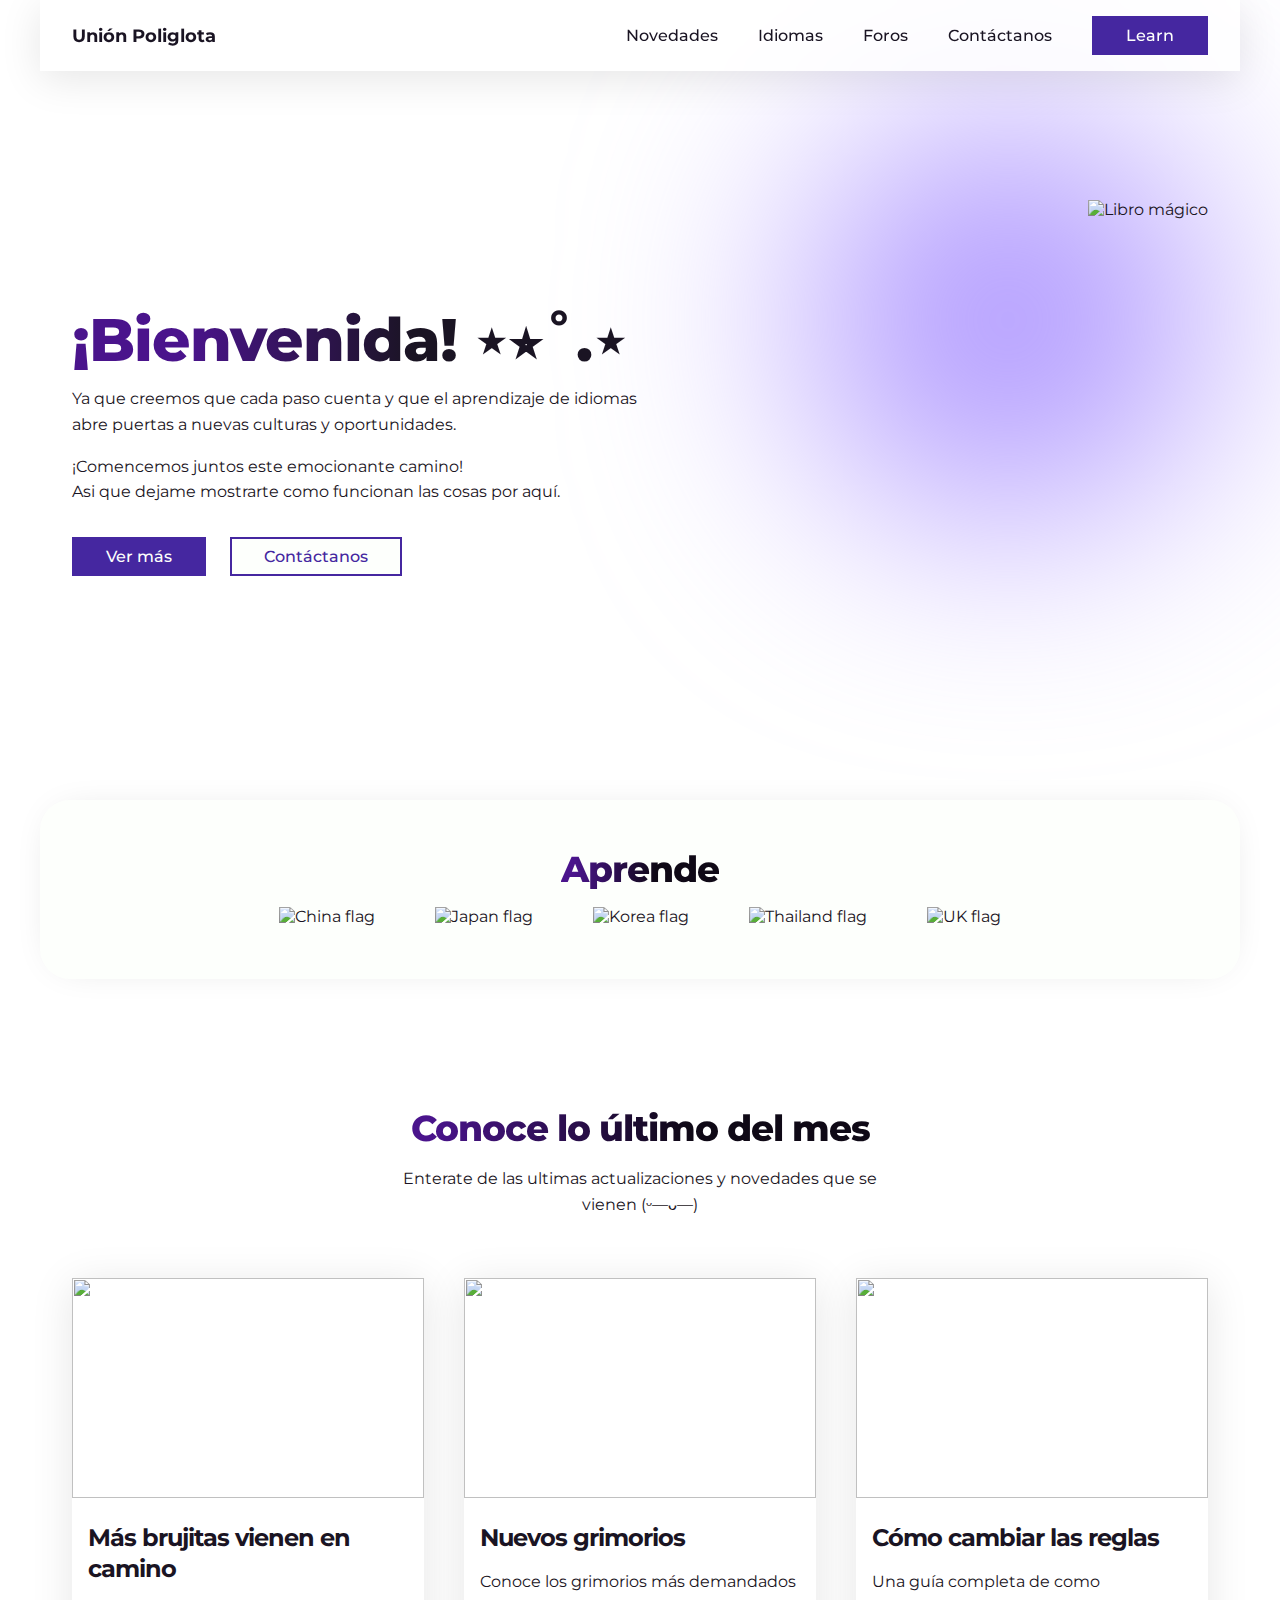
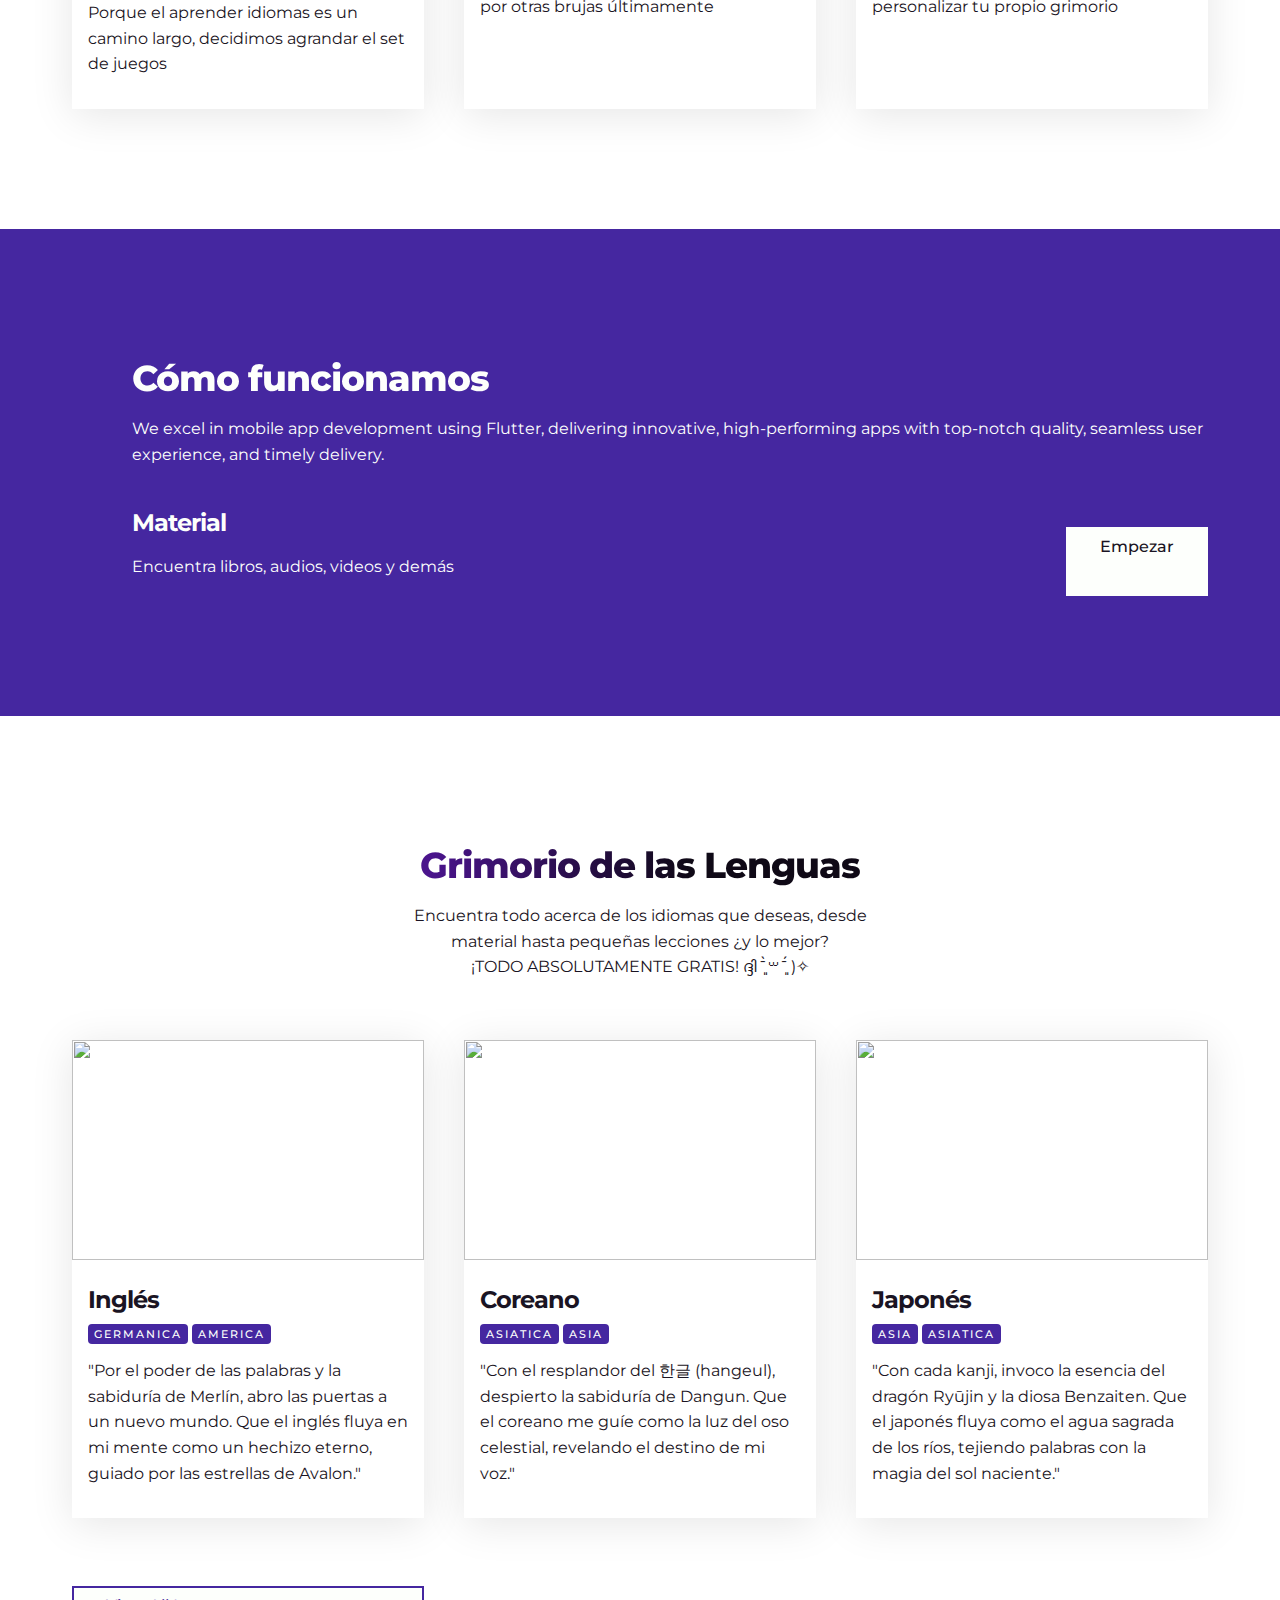
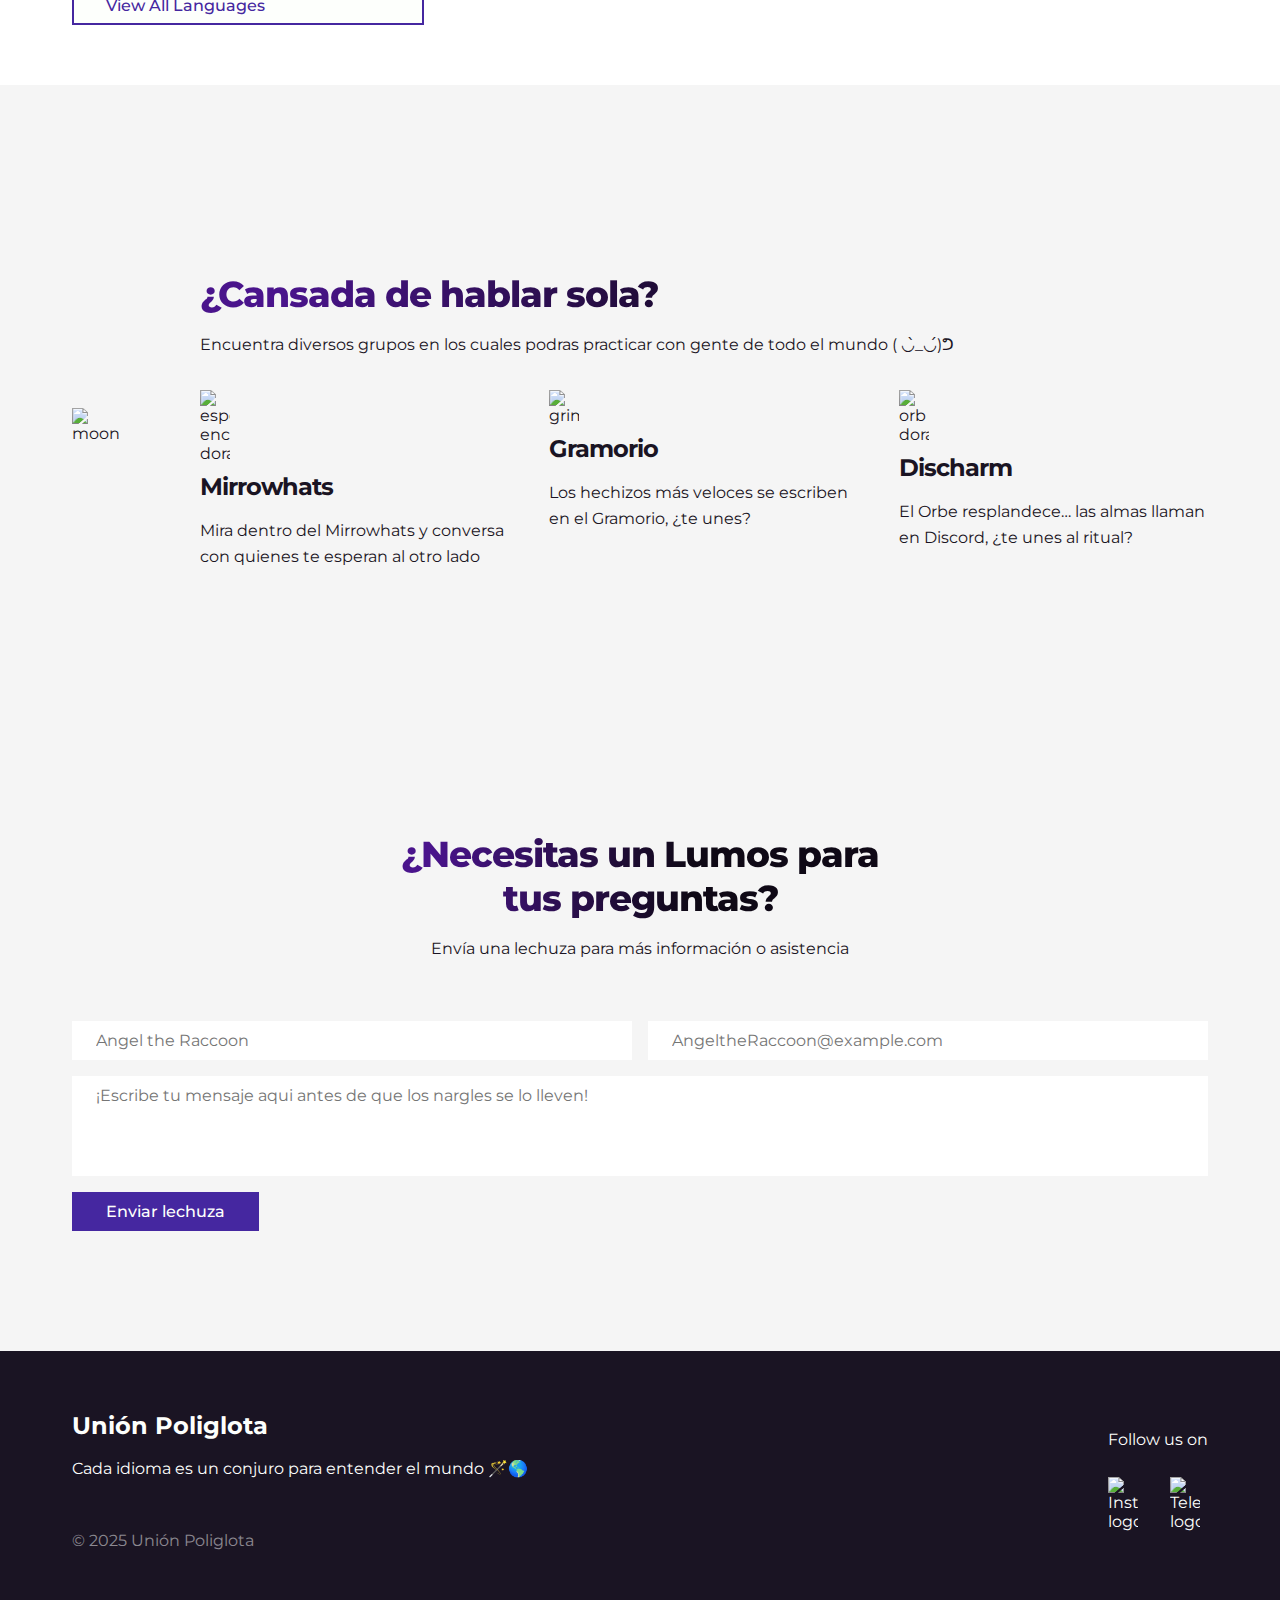
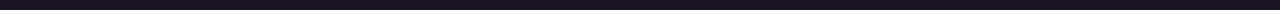
==== commit 5decbb5c: "Update index.html" ====
--- a/index.html
+++ b/index.html
@@ -171,39 +171,46 @@
         // ]]>
     </script> 
     <!-- End of Tinkerbell Magic Sparkle Section -->
+
 </head>
 <body>
     <div class="container">
-    <nav>
-        <div class="logo"><a href="#">Unión Poliglota</a></div>
-        <div class="menu-items">
-            <a href="#services">Novedades</a>
-            <a href="#blog">Idiomas</a>
-            <a href="#about">Foros
-            <a href="#contact">Contáctanos</a>
-            <a href="#" class="btn">Start</a>
-        </div>
-        
-        <div class="mobile-menu-items">
-        <div class="close-icon">
-            <img src=https://raw.githubusercontent.com/livebloggerofficial/Modern-AppDev-Website/8730a27be3ad3a9761c6617480e412280c7f90fc/images/close-icon.svg alt="una X" />
-        </div>
+        <nav>
+            <div class="logo">
+            <a href="#">Unión Poliglota</a>
+    </div>
+
+    <div class="menu-items">
         <a href="#services">Novedades</a>
         <a href="#blog">Idiomas</a>
         <a href="#about">Foros</a>
         <a href="#contact">Contáctanos</a>
-        <a href="#" class="btn">Empezar</a>
-        </div>
-        <div class="menu-icon">
-            <img src=https://raw.githubusercontent.com/livebloggerofficial/Modern-AppDev-Website/8730a27be3ad3a9761c6617480e412280c7f90fc/images/menu-icon.svg alt="dos lineas horizontales" />
-        </div>
-    </nav>
+        <a href="#" class="btn">Learn</a>
+    </div>
+
+    <div class="mobile-menu-items">
+    <div class="close-icon">
+        <img src=https://raw.githubusercontent.com/livebloggerofficial/Modern-AppDev-Website/8730a27be3ad3a9761c6617480e412280c7f90fc/images/close-icon.svg alt="una X" />
+    </div>
+    <a href="#services">Novedades</a>
+    <a href="#blog">Idiomas</a>
+    <a href="#about">Foros</a>
+    <a href="#contact">Contáctanos</a>
+    <a href="#" class="btn">Learn</a>
+    </div>
+
+    <div class="menu-icon">
+        <img src="img src=https://raw.githubusercontent.com/livebloggerofficial/Modern-AppDev-Website/8730a27be3ad3a9761c6617480e412280c7f90fc/images/menu-icon.svg alt="dos lineas horizontales" />" alt="" />
+    </div>
+        </nav>
 <!-- End of navbar -->
-<header>
-    <div class="left">
-        <h1>¡Bienvenida! ⋆⭒˚.⋆</h1>
+
+    <header>
+        <div class="left">
+            <h1>¡Bienvenida! ⋆⭒˚.⋆</h1>
             <p class="sub-heading">Ya que creemos que cada paso cuenta y que el aprendizaje de idiomas abre puertas a nuevas culturas y oportunidades.</p>
             <p>¡Comencemos juntos este emocionante camino!<br>Asi que dejame mostrarte como funcionan las cosas por aquí.</p>
+
 
         <div class="buttons">
             <a href="#" class="btn">Ver más</a>
@@ -211,86 +218,95 @@
         </div>
     </div>
 
-        <div class="right">
-            <img src="https://media.giphy.com/media/kUzZPC32NH7qteJp3G/giphy.gif?cid=ecf05e47tvn05rl2n6pa6ccbat1i79yehj6995wxy6pcmg0u&ep=v1_stickers_search&rid=giphy.gif&ct=s" alt="Libro mágico">
-        </div>
-        <div class="bg-color"></div>
-    </header>
-    </div>
-<!-- End of hero section -->
+    <div class="right">
+        <img src="https://media.giphy.com/media/kUzZPC32NH7qteJp3G/giphy.gif?cid=ecf05e47tvn05rl2n6pa6ccbat1i79yehj6995wxy6pcmg0u&ep=v1_stickers_search&rid=giphy.gif&ct=s" alt="Libro mágico">
+    </div>
+    <div class="bg-color"></div>
+</header>
+</div>
+    <!-- End of hero section -->
+
+<div class="featured">
+    <div class="container">
+        <h2>Aprende</h2>
+        <div class="logos">
+            <img src="https://cdn-icons-png.flaticon.com/128/15416/15416964.png" alt="China flag" />
+            <img src="https://cdn-icons-png.flaticon.com/128/15417/15417204.png" alt="Japan flag" />
+            <img src="https://cdn-icons-png.flaticon.com/128/15416/15416352.png" alt="Korea flag" />
+            <img src="https://cdn-icons-png.flaticon.com/128/15416/15416401.png" alt="Thailand flag" />
+            <img src="https://cdn-icons-png.flaticon.com/128/15416/15416463.png" alt="UK flag" />
+        </div>
+    </div>
+</div>
+<!-- End of featured section -->
 
 <section id="services">
     <div class="container">
-    <div class="heading-container">
-        <h2>Conoce lo último del mes</h2>
-        <p>Enterate de las ultimas actualizaciones y novedades que se vienen (ᵕ—ᴗ—)</p>
+        <div class="heading-container">
+            <h2>Conoce lo último del mes</h2>
+            <p>Enterate de las ultimas actualizaciones y novedades que se vienen (ᵕ—ᴗ—)</p>
         </div>
 
     <div class="services-container">
         <div class="service">
-        <img src="https://i.pinimg.com/originals/b2/df/41/b2df419e9f985cd5ca587505028899b4.gif" alt="" />
-            <div class="content">
-                <h3>Más brujitas vienen en camino</h3>
-                <p>Porque el aprender idiomas es un camino largo, decidimos agrandar el set de juegos</p>
-            </div>
-        </div>
-
+            <img src="https://i.pinimg.com/originals/b2/df/41/b2df419e9f985cd5ca587505028899b4.gif" alt="" />
+        <div class="content">
+            <h3>Más brujitas vienen en camino</h3>
+            <p>Porque el aprender idiomas es un camino largo, decidimos agrandar el set de juegos</p>
+            </div>
+        </div>
+        
         <div class="service">
             <img src="https://i.pinimg.com/originals/2b/0e/26/2b0e260f780d03c6702c127573a343d1.gif" alt="" />
-            <div class="content">
-                <h3>Nuevos grimorios</h3>
-                <p>Conoce los grimorios más demandados por otras brujas últimamente</p>
-            </div>
-        </div>
-
+        <div class="content">
+            <h3>Nuevos grimorios</h3>
+            <p>Conoce los grimorios más demandados por otras brujas últimamente</p>
+            </div>
+        </div>
+        
         <div class="service">
             <img src="https://i.pinimg.com/originals/2e/9a/2d/2e9a2d99e9b3a32dcb4ae1c37820e260.gif" alt="" />
-            <div class="content">
-                <h3>Cómo cambiar las reglas</h3>
-                <p>Una guía completa de como personalizar tu propio grimorio</p>
-            </div>
-        </div>
-    </div>
+        <div class="content">
+            <h3>Cómo cambiar las reglas</h3>
+            <p>Una guía completa de como personalizar tu propio grimorio</p>
+            </div>
+        </div>
+        </div>
     </div>
 </section>
 <!-- End of services section -->
 
-    <section id="why">
-        <div class="container">
+<section id="why">
+    <div class="container">
         <div class="left">
             <img src="https://media.giphy.com/media/0nQbxFHTIugLbMkZLx/giphy.gif?cid=ecf05e475aerffncjtg1ratvc46cjguu7g2pbi9yic3552u9&ep=v1_stickers_search&rid=giphy.gif&ct=s" alt="" />
         </div>
 
-        <div class="right">
-            <h2>Cómo funcionamos</h2>
-            <p></p>
+    <div class="right">
+        <h2>Cómo funcionamos</h2>
+        <p>
+            We excel in mobile app development using Flutter, delivering
+            innovative, high-performing apps with top-notch quality, seamless
+            user experience, and timely delivery.
+        </p>
 
         <div class="features-container">
             <div class="feature">
             <div class="icon">
                 <img src="https://cdn-icons-png.flaticon.com/128/8853/8853775.png" alt="" />
             </div>
-                <h3>Expertise</h3>
-                <p></p>
-            </div>
-
-        <div class="feature">
-            <div class="icon">
-                <img src="https://cdn-icons-png.flaticon.com/128/8853/8853775.png" alt="" />
-            </div>
-                <h3>Customization</h3>
-                <p></p>
-            </div>
-        </div>
-
-        <a href="#" class="btn light">Empezar</a>
+            <h3>Material</h3>
+            <p>Encuentra libros, audios, videos y demás</p>
+            </div>
+
+    <a href="#" class="btn light">Empezar</a>
         </div>
     </div>
 </section>
 <!-- End of why choose us section -->
 
-    <div class="container">
-        <section id="blog">
+<div class="container">
+    <section id="blog">
         <div class="heading-container">
             <h2>Grimorio de las Lenguas</h2>
             <p>Encuentra todo acerca de los idiomas que deseas, desde material hasta pequeñas lecciones ¿y lo mejor? 
@@ -347,31 +363,31 @@
                 </div>
             </div>
 
-        <a href="languages-list.html" class="btn outlined">View All Posts</a>
+        <a href="blog-list.html" class="btn outlined">View All Languages</a>
     </section>
 </div>
-<!-- End of Idiomas section -->
-
-    <section id="about">
-        <div class="container">
-            <div class="right">
-                <img src="https://media.giphy.com/media/ZB2A2wSblwoA45zr0L/giphy.gif?cid=ecf05e47akoi5xxq334s9fwlyfgipdauknv6pdrlddz8e9sn&ep=v1_stickers_search&rid=giphy.gif&ct=s" alt="moon" />
-            </div>
-    
-            <div class="left">
-                <h2>¿Cansada de hablar sola?</h2>
-                <p>Encuentra diversos grupos en los cuales podras practicar con gente de todo el mundo ( ◡̀_◡́)ᕤ</p>
-    
+<!-- End of Blog section -->
+
+<section id="about">
+    <div class="container">
+        <div class="left">
+            <img src="https://media.giphy.com/media/ZB2A2wSblwoA45zr0L/giphy.gif?cid=ecf05e47akoi5xxq334s9fwlyfgipdauknv6pdrlddz8e9sn&ep=v1_stickers_search&rid=giphy.gif&ct=s" alt="moon" />
+        </div>
+
+        <div class="right">
+            <h2>¿Cansada de hablar sola?</h2>
+            <p>Encuentra diversos grupos en los cuales podras practicar con gente de todo el mundo ( ◡̀_◡́)ᕤ</p>
+
         <div class="features-container">
             <div class="feature">
-            <div class="icon">
-                <img src="https://cdn-icons-png.flaticon.com/128/4330/4330842.png" alt="espejo encantado dorado" />
-            </div>
+                <div class="icon">
+                    <img src="https://cdn-icons-png.flaticon.com/128/4330/4330842.png" alt="espejo encantado dorado" />
+                </div>
                 <h3>Mirrowhats</h3>
                 <p>Mira dentro del Mirrowhats y conversa con quienes te esperan al otro lado</p>
             </div>
-    
-        <div class="feature">
+
+            <div class="feature">
                 <div class="icon">
                     <img src="https://cdn-icons-png.flaticon.com/128/18459/18459795.png" alt="grimoire" />
                 </div>
@@ -388,29 +404,29 @@
             </div>
         </div>
     </div>
-    </section>
-    <!-- End of Foros section  -->
-
-    <section id="contact">
-        <div class="container">
-        <div class="heading-container">
-            <h2>¿Necesitas un Lumos para tus preguntas?</h2>
-            <p>Envía una lechuza para más información o asistencia</p>
-        </div>
-
-        <form action="#">
-        <div class="group">
-            <input type="text" placeholder="Angel the Raccoon" />
-            <input type="text" placeholder="AngeltheRaccoon@example.com" />
-        </div>
-        <textarea placeholder="¡Escribe tu mensaje aqui antes de que los nargles se lo lleven!"></textarea>
-        <button class="btn">Enviar lechuza</button>
-        </form>
-    </div>
+</section>
+<!-- End of about section  -->
+
+<section id="contact">
+    <div class="container">
+    <div class="heading-container">
+        <h2>¿Necesitas un Lumos para tus preguntas?</h2>
+        <p>Envía una lechuza para más información o asistencia</p>
+    </div>
+
+    <form action="#">
+    <div class="group">
+        <input type="text" placeholder="Angel the Raccoon" />
+        <input type="text" placeholder="AngeltheRaccoon@example.com" />
+    </div>
+    <textarea placeholder="¡Escribe tu mensaje aqui antes de que los nargles se lo lleven!"></textarea>
+    <button class="btn">Enviar lechuza</button>
+    </form>
+</div>
 </section>
 <!-- End of contact form -->
 
-    <footer>
+<footer>
     <div class="container">
         <div class="top">
         <div class="left">
@@ -435,9 +451,9 @@
         <div class="copyright">
             © 2025 Unión Poliglota
         </div>
-        </div>
+    </div>
 </footer>
 
-        <script src="main.js"></script>
+    <script src="main.js"></script>
     </body>
 </html>
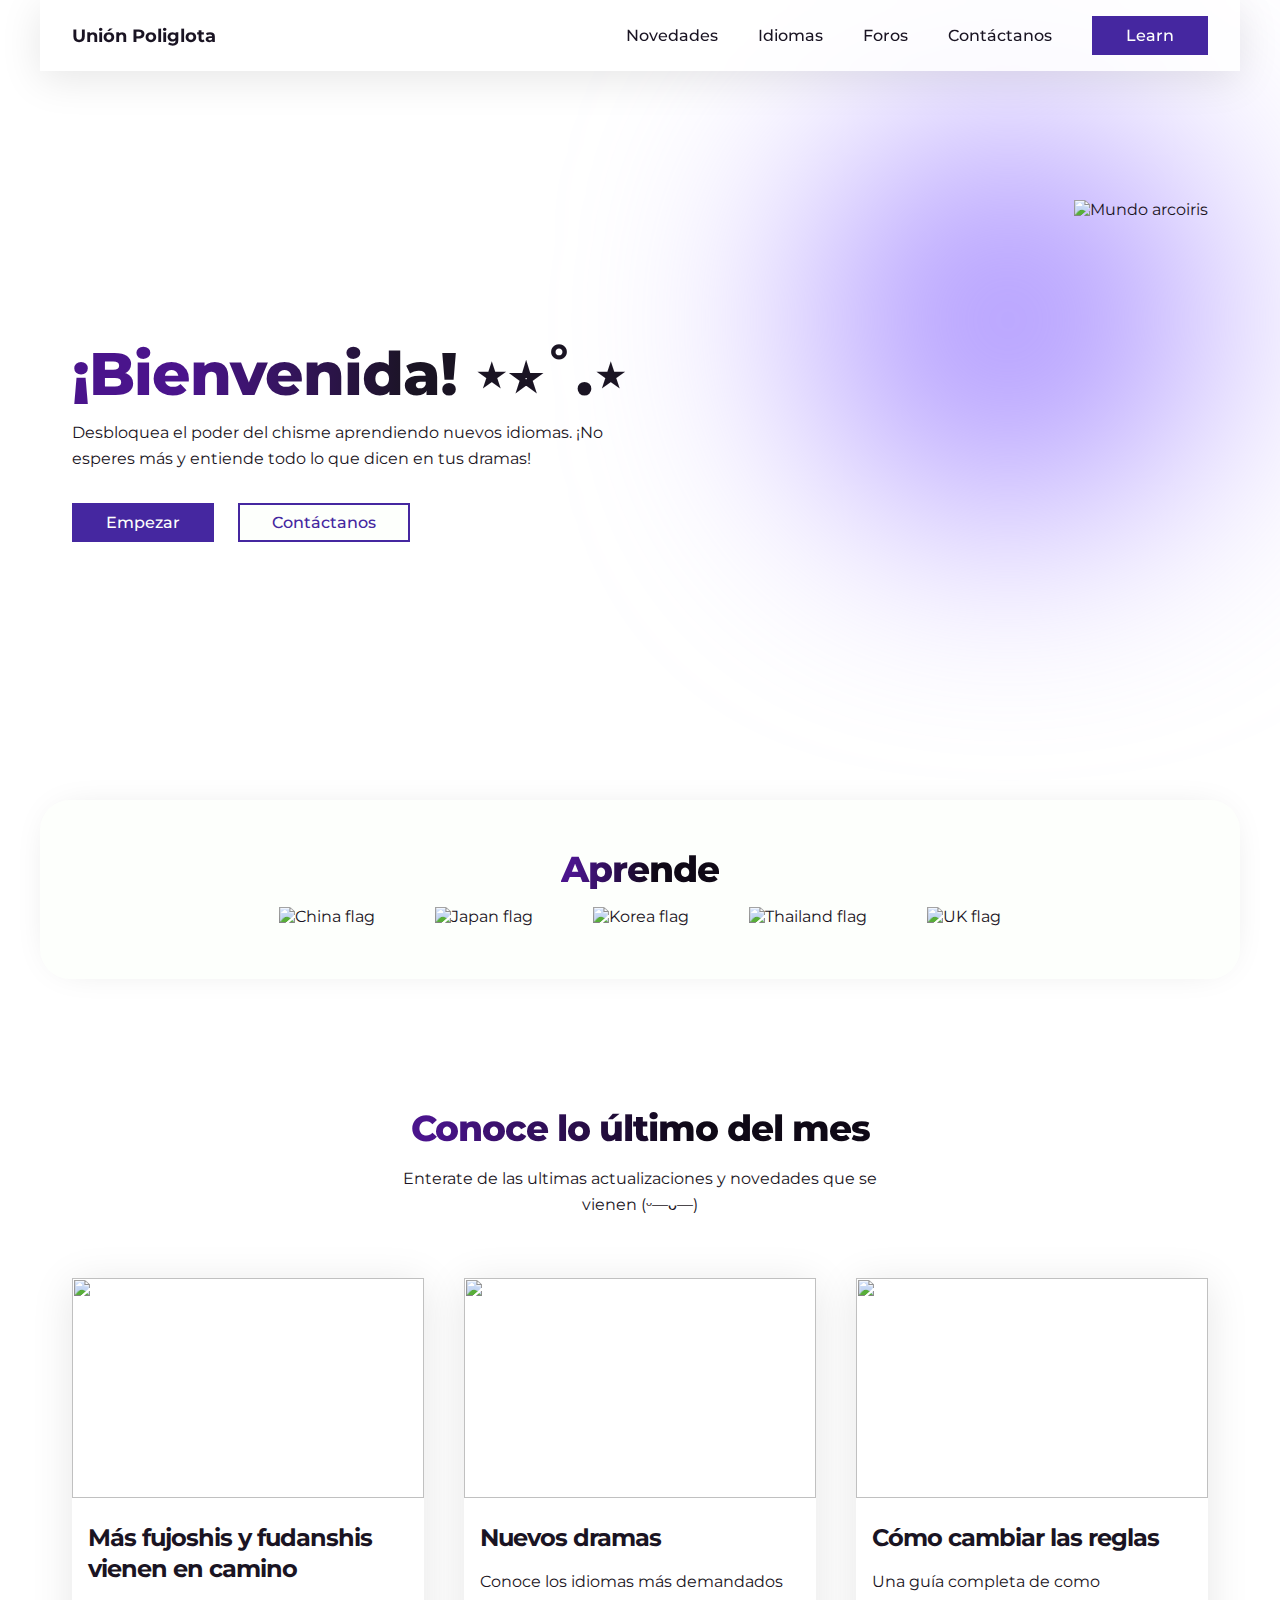
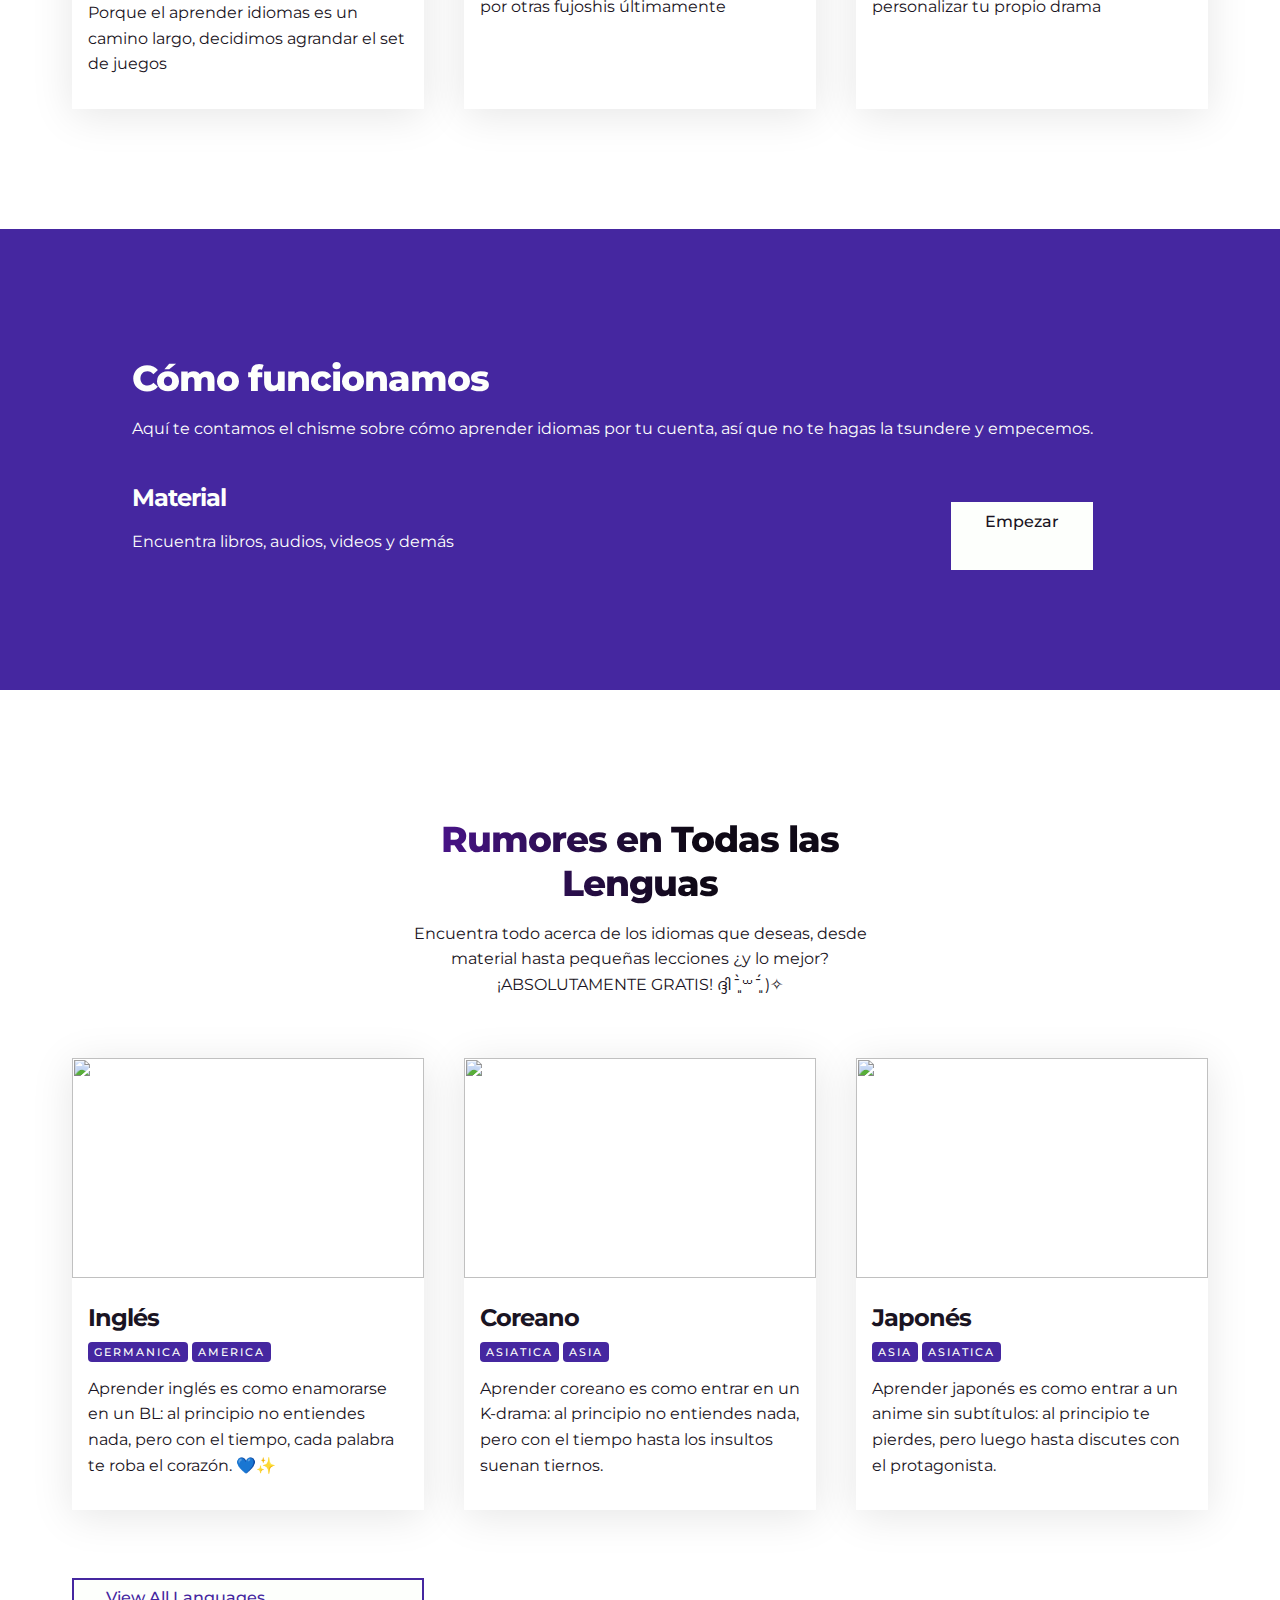
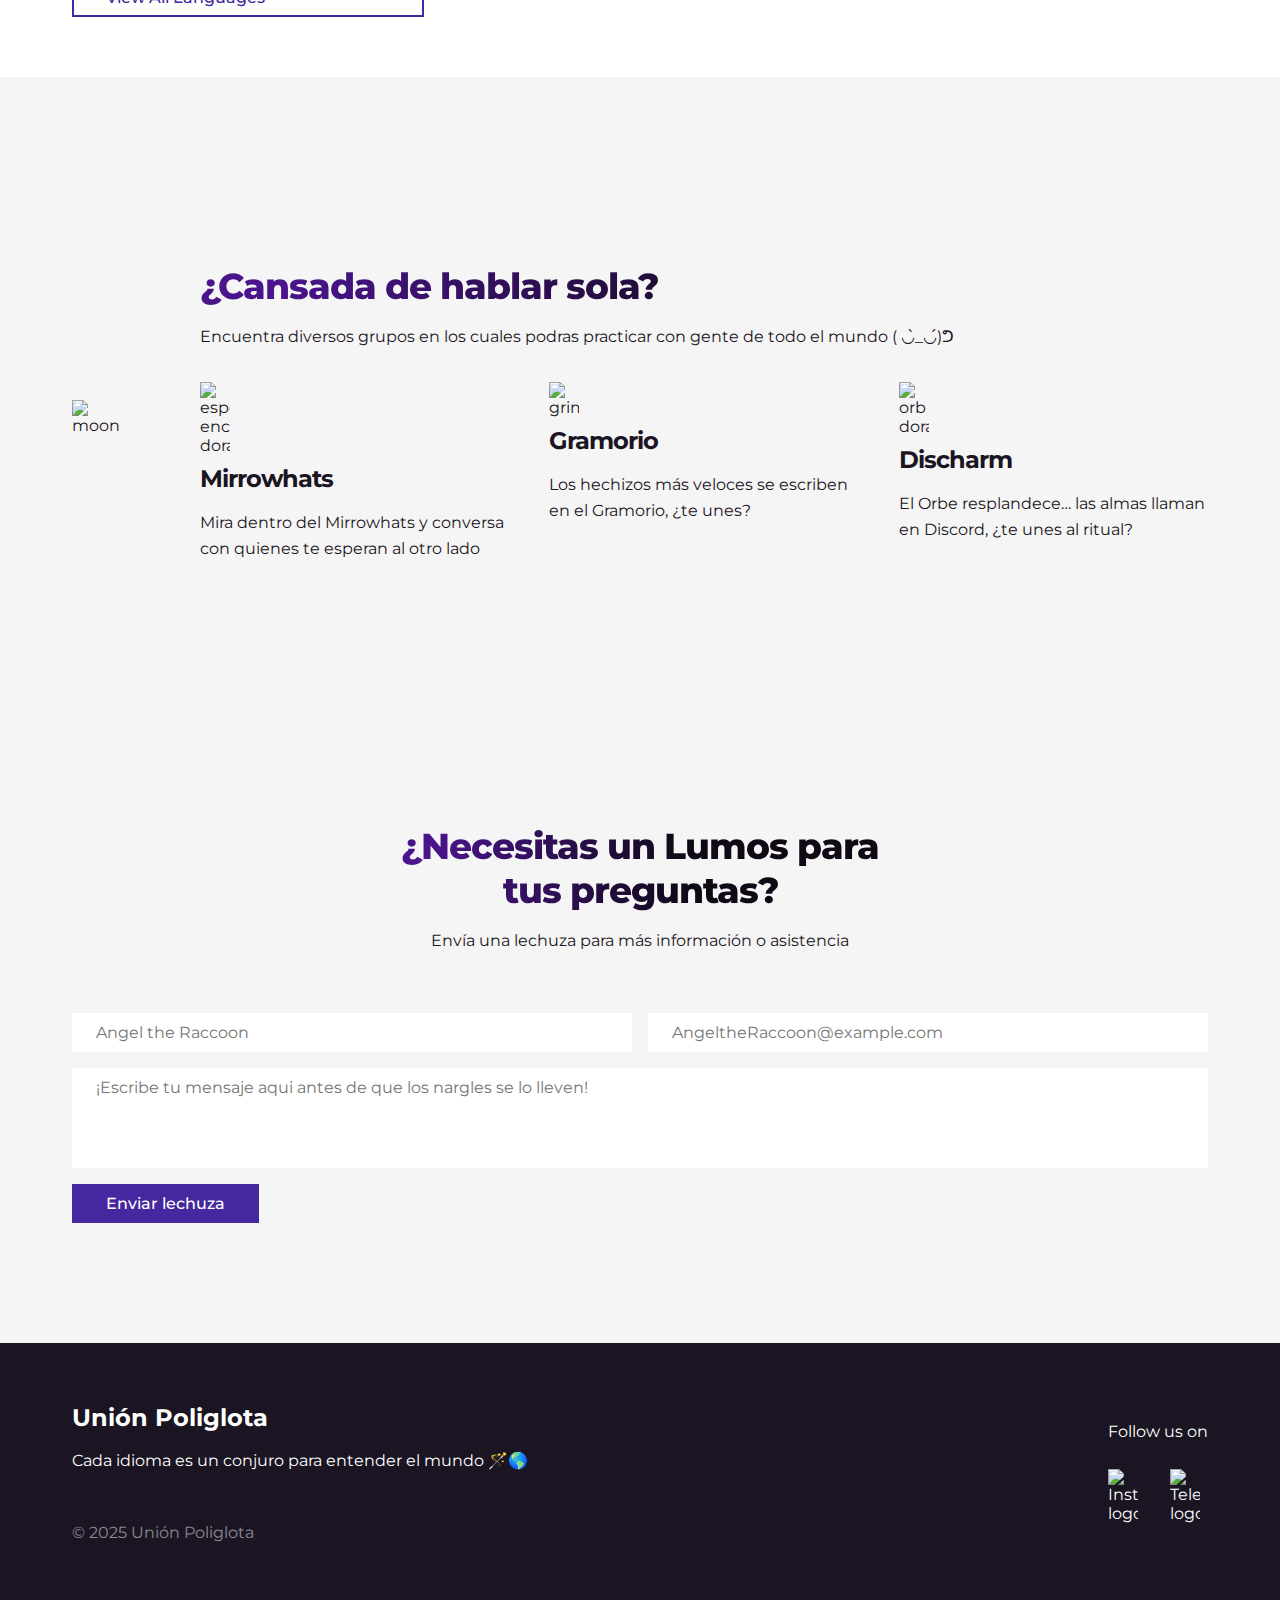
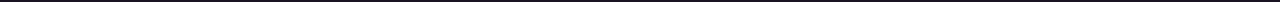
==== commit 10271f98: "Update index.html" ====
--- a/index.html
+++ b/index.html
@@ -208,18 +208,16 @@
     <header>
         <div class="left">
             <h1>¡Bienvenida! ⋆⭒˚.⋆</h1>
-            <p class="sub-heading">Ya que creemos que cada paso cuenta y que el aprendizaje de idiomas abre puertas a nuevas culturas y oportunidades.</p>
-            <p>¡Comencemos juntos este emocionante camino!<br>Asi que dejame mostrarte como funcionan las cosas por aquí.</p>
-
+            <p class="sub-heading">Desbloquea el poder del chisme aprendiendo nuevos idiomas. ¡No esperes más y entiende todo lo que dicen en tus dramas!</p>
 
         <div class="buttons">
-            <a href="#" class="btn">Ver más</a>
+            <a href="#" class="btn">Empezar</a>
             <a href="#" class="btn outlined">Contáctanos</a>
         </div>
     </div>
 
     <div class="right">
-        <img src="https://media.giphy.com/media/kUzZPC32NH7qteJp3G/giphy.gif?cid=ecf05e47tvn05rl2n6pa6ccbat1i79yehj6995wxy6pcmg0u&ep=v1_stickers_search&rid=giphy.gif&ct=s" alt="Libro mágico">
+        <img src="https://media.giphy.com/media/vs28cbDbqmvmmLBhiq/giphy.gif?cid=ecf05e47plc2t0lums8d90h0ff90erlu9xg5rb6trcjyjwrp&ep=v1_stickers_search&rid=giphy.gif&ct=e" alt="Mundo arcoiris">
     </div>
     <div class="bg-color"></div>
 </header>
@@ -251,7 +249,7 @@
         <div class="service">
             <img src="https://i.pinimg.com/originals/b2/df/41/b2df419e9f985cd5ca587505028899b4.gif" alt="" />
         <div class="content">
-            <h3>Más brujitas vienen en camino</h3>
+            <h3>Más fujoshis y fudanshis vienen en camino</h3>
             <p>Porque el aprender idiomas es un camino largo, decidimos agrandar el set de juegos</p>
             </div>
         </div>
@@ -259,8 +257,8 @@
         <div class="service">
             <img src="https://i.pinimg.com/originals/2b/0e/26/2b0e260f780d03c6702c127573a343d1.gif" alt="" />
         <div class="content">
-            <h3>Nuevos grimorios</h3>
-            <p>Conoce los grimorios más demandados por otras brujas últimamente</p>
+            <h3>Nuevos dramas</h3>
+            <p>Conoce los idiomas más demandados por otras fujoshis últimamente</p>
             </div>
         </div>
         
@@ -268,7 +266,7 @@
             <img src="https://i.pinimg.com/originals/2e/9a/2d/2e9a2d99e9b3a32dcb4ae1c37820e260.gif" alt="" />
         <div class="content">
             <h3>Cómo cambiar las reglas</h3>
-            <p>Una guía completa de como personalizar tu propio grimorio</p>
+            <p>Una guía completa de como personalizar tu propio drama</p>
             </div>
         </div>
         </div>
@@ -284,11 +282,7 @@
 
     <div class="right">
         <h2>Cómo funcionamos</h2>
-        <p>
-            We excel in mobile app development using Flutter, delivering
-            innovative, high-performing apps with top-notch quality, seamless
-            user experience, and timely delivery.
-        </p>
+        <p>Aquí te contamos el chisme sobre cómo aprender idiomas por tu cuenta, así que no te hagas la tsundere y empecemos.</p>
 
         <div class="features-container">
             <div class="feature">
@@ -308,9 +302,9 @@
 <div class="container">
     <section id="blog">
         <div class="heading-container">
-            <h2>Grimorio de las Lenguas</h2>
+            <h2>Rumores en Todas las Lenguas</h2>
             <p>Encuentra todo acerca de los idiomas que deseas, desde material hasta pequeñas lecciones ¿y lo mejor? 
-                <br>¡TODO ABSOLUTAMENTE GRATIS! ദ്ദി ˉ͈̀꒳ˉ͈́ )✧
+                <br>¡ABSOLUTAMENTE GRATIS! ദ്ദി ˉ͈̀꒳ˉ͈́ )✧
             </p>
         </div>
 
@@ -327,8 +321,8 @@
                 <a href="#" class="label">Germanica</a>
                 <a href="#" class="label">America</a>
             </div>
-            <p>"Por el poder de las palabras y la sabiduría de Merlín, abro las puertas a un nuevo mundo. Que el inglés fluya en mi mente como un hechizo eterno, guiado por las estrellas de Avalon."</p>
-            </div>
+                <p>Aprender inglés es como enamorarse en un BL: al principio no entiendes nada, pero con el tiempo, cada palabra te roba el corazón. 💙✨</p>
+        </div>
         </div>
 
         <div class="service">
@@ -343,7 +337,7 @@
                 <a href="#" class="label">Asiatica</a>
                 <a href="#" class="label">Asia</a>
             </div>
-                <p>"Con el resplandor del 한글 (hangeul), despierto la sabiduría de Dangun. Que el coreano me guíe como la luz del oso celestial, revelando el destino de mi voz."</p>
+                <p>Aprender coreano es como entrar en un K-drama: al principio no entiendes nada, pero con el tiempo hasta los insultos suenan tiernos.</p>
             </div>
         </div>
 
@@ -359,8 +353,8 @@
                     <a href="#" class="label">Asia</a>
                     <a href="#" class="label">Asiatica</a>
                 </div>
-                    <p>"Con cada kanji, invoco la esencia del dragón Ryūjin y la diosa Benzaiten. Que el japonés fluya como el agua sagrada de los ríos, tejiendo palabras con la magia del sol naciente."</p>
-                </div>
+                    <p>Aprender japonés es como entrar a un anime sin subtítulos: al principio te pierdes, pero luego hasta discutes con el protagonista.</p>
+            </div>
             </div>
 
         <a href="blog-list.html" class="btn outlined">View All Languages</a>
--- a/style.css
+++ b/style.css
@@ -1,4 +1,5 @@
 @import url('https://fonts.googleapis.com/css2?family=Montserrat:ital,wght@0,100..900;1,100..900&family=Noto+Sans:ital,wght@0,100..900;1,100..900&family=Roboto+Condensed:ital,wght@0,100..900;1,100..900&family=Winky+Sans:ital,wght@0,300..900;1,300..900&display=swap');
+
 *,
 *::before,
 *::after {
@@ -12,34 +13,34 @@
     --accent-color:#4527a0;
 
 html {
-  scroll-behavior: smooth;
+    scroll-behavior: smooth;
 }
 
 body {
-  margin: 0;
-  color: var(--dark-color);
+    margin: 0;
+    color: var(--dark-color);
 }
 
 a {
-  color: var(--dark-color);
-  text-decoration: none;
+    color: var(--dark-color);
+    text-decoration: none;
 }
 
 .container {
-  max-width: 1200px;
-  margin-inline: auto;
-  padding: 0 32px;
+    max-width: 1200px;
+    margin-inline: auto;
+    padding: 0 32px;
 }
 
 .btn {
-  background: var(--accent-color);
-  color: var(--light-color);
-  padding: 8px 32px;
-  border: 2px solid var(--accent-color);
-  display: inline-block;
-  font-weight: 500;
-  cursor: pointer;
-  transition: all 300ms ease;
+    background: var(--accent-color);
+    color: var(--light-color);
+    padding: 8px 32px;
+    border: 2px solid var(--accent-color);
+    display: inline-block;
+    font-weight: 500;
+    cursor: pointer;
+    transition: all 300ms ease;
 }
 
 .btn:hover {
@@ -48,241 +49,241 @@
 }
 
 .btn.outlined {
-  color: var(--accent-color);
-  background: var(--light-color);
+    color: var(--accent-color);
+    background: var(--light-color);
 }
 
 .btn.outlined:hover {
-  background: var(--accent-color);
-  color: #fff;
+    background: var(--accent-color);
+    color: #fff;
 }
 
 .btn.light {
-  background: var(--light-color);
-  color: var(--dark-color);
-  border: 2px solid var(--light-color);
+    background: var(--light-color);
+    color: var(--dark-color);
+    border: 2px solid var(--light-color);
 }
 
 .btn.light:hover {
-  background: var(--accent-color);
-  color: var(--light-color);
+    background: var(--accent-color);
+    color: var(--light-color);
 }
 
 img {
-  width: 100%;
-  display: flex;
-  object-fit: cover;
+    width: 100%;
+    display: flex;
+    object-fit: cover;
 }
 
 h1 {
-  font-size: 60px;
-  line-height: 100%;
-  font-weight: 800;
-  letter-spacing: -1px;
-  margin: 16px 0;
-  background: linear-gradient(90deg, #4a148c 20%, #1a1423 60%);
-  background-clip: text;
-  -webkit-background-clip: text;
-  color: transparent;
+    font-size: 60px;
+    line-height: 100%;
+    font-weight: 800;
+    letter-spacing: -1px;
+    margin: 16px 0;
+    background: linear-gradient(90deg, #4a148c 20%, #1a1423 60%);
+    background-clip: text;
+    -webkit-background-clip: text;
+    color: transparent;
 }
 
 h2 {
-  font-size: 36px;
-  line-height: 120%;
-  font-weight: 800;
-  letter-spacing: -1px;
-  margin: 8px 0;
-  background: linear-gradient(90deg, #4a148c 8%, #0f0916 60%);
-  background-clip: text;
-  -webkit-background-clip: text;
-  color: transparent;
+    font-size: 36px;
+    line-height: 120%;
+    font-weight: 800;
+    letter-spacing: -1px;
+    margin: 8px 0;
+    background: linear-gradient(90deg, #4a148c 8%, #0f0916 60%);
+    background-clip: text;
+    -webkit-background-clip: text;
+    color: transparent;
 }
 
 h3 {
-  font-size: 24px;
-  line-height: 130%;
-  letter-spacing: -1px;
-  margin: 8px 0;
+    font-size: 24px;
+    line-height: 130%;
+    letter-spacing: -1px;
+    margin: 8px 0;
 }
 
 p {
-  font-size: 16px;
-  line-height: 160%;
+    font-size: 16px;
+    line-height: 160%;
 }
 
 section {
-  padding: 120px 0;
+    padding: 120px 0;
 }
 
 /* Navbar */
 nav {
-  position: fixed;
-  top: 0;
-  display: flex;
-  justify-content: space-between;
-  align-items: center;
-  left: 0;
-  right: 0;
-  max-width: 1200px;
-  margin-inline: auto;
-  z-index: 5;
-  padding: 16px 32px;
-  background: rgba(255, 255, 255, 0.8);
-  backdrop-filter: blur(10px);
-  --webkit-backdrop-filter: blur(10px);
-  box-shadow: 0 8px 42px rgba(0, 0, 0, 0.1);
+    position: fixed;
+    top: 0;
+    display: flex;
+    justify-content: space-between;
+    align-items: center;
+    left: 0;
+    right: 0;
+    max-width: 1200px;
+    margin-inline: auto;
+    z-index: 5;
+    padding: 16px 32px;
+    background: rgba(255, 255, 255, 0.8);
+    backdrop-filter: blur(10px);
+    --webkit-backdrop-filter: blur(10px);
+    box-shadow: 0 8px 42px rgba(0, 0, 0, 0.1);
 }
 
 nav .menu-items {
-  display: flex;
-  align-items: center;
-  gap: 40px;
-  font-weight: 500;
+    display: flex;
+    align-items: center;
+    gap: 40px;
+    font-weight: 500;
 }
 
 nav .menu-items a:hover {
-  color: var(--accent-color);
+    color: var(--accent-color);
 }
 
 nav .menu-items .btn:hover {
-  color: var(--light-color);
+    color: var(--light-color);
 }
 
 .logo {
-  font-weight: 700;
-  font-size: 18px;
+    font-weight: 700;
+    font-size: 18px;
 }
 
 /* Hero Section */
 header {
-  display: flex;
-  height: 100vh;
-  align-items: center;
-  padding-top: 70px;
-  min-height: 600px;
-  max-height: 800px;
-  position: relative;
+    display: flex;
+    height: 100vh;
+    align-items: center;
+    padding-top: 70px;
+    min-height: 600px;
+    max-height: 800px;
+    position: relative;
 }
 
 .buttons {
-  display: flex;
-  gap: 24px;
-  margin-top: 32px;
+    display: flex;
+    gap: 24px;
+    margin-top: 32px;
 }
 
 header .left {
-  max-width: 50%;
+    max-width: 50%;
 }
 
 header .right {
-  position: absolute;
-  bottom: 0;
-  right: 0;
+    position: absolute;
+    bottom: 0;
+    right: 0;
 }
 
 header .right img {
-  height: 600px;
-  object-fit: cover;
+    height: 600px;
+    object-fit: cover;
 }
 
 header .bg-color {
-  position: absolute;
-  width: 400px;
-  height: 400px;
-  background: #ad95ff;
-  right: 0;
-  top: 120px;
-  z-index: -1;
-  border-radius: 50%;
-  filter: blur(115px);
+    position: absolute;
+    width: 400px;
+    height: 400px;
+    background: #ad95ff;
+    right: 0;
+    top: 120px;
+    z-index: -1;
+    border-radius: 50%;
+    filter: blur(115px);
 }
 
 /* Featured Section */
 .featured {
-  z-index: 2;
-  position: relative;
+    z-index: 2;
+    position: relative;
 }
 
 .featured img {
-  width: auto;
-  height: 32px;
+    width: auto;
+    height: 32px;
 }
 
 .featured .logos {
-  display: flex;
-  gap: 60px;
-  flex-wrap: wrap;
-  justify-content: center;
+    display: flex;
+    gap: 60px;
+    flex-wrap: wrap;
+    justify-content: center;
 }
 
 .featured .container {
-  display: flex;
-  flex-direction: column;
-  gap: 8px;
-  align-items: center;
-  padding: 40px 32px;
-  box-shadow: 0 0 42px -20px rgba(0, 0, 0, 0.2);
-  border-radius: 30px;
-  background: var(--light-color);
+    display: flex;
+    flex-direction: column;
+    gap: 8px;
+    align-items: center;
+    padding: 40px 32px;
+    box-shadow: 0 0 42px -20px rgba(0, 0, 0, 0.2);
+    border-radius: 30px;
+    background: var(--light-color);
 }
 
 /* About section */
 #about {
-  background: #f5f5f5;
-  margin-top: -60px;
-  padding-top: 180px;
+    background: #f5f5f5;
+    margin-top: -60px;
+    padding-top: 180px;
 }
 
 #about .container {
-  display: flex;
-  align-items: center;
-  gap: 80px;
+    display: flex;
+    align-items: center;
+    gap: 80px;
 }
 
 section .icon {
-  width: 30px;
+    width: 30px;
 }
 
 .features-container {
-  display: flex;
-  gap: 40px;
-  margin-top: 32px;
+    display: flex;
+    gap: 40px;
+    margin-top: 32px;
 }
 
 .feature {
-  flex: 1;
+    flex: 1;
 }
 
 section .btn {
-  margin-top: 28px;
+    margin-top: 28px;
 }
 
 /* Services section */
 section .heading-container {
-  max-width: 500px;
-  text-align: center;
-  margin-bottom: 60px;
-  margin-inline: auto;
+    max-width: 500px;
+    text-align: center;
+    margin-bottom: 60px;
+    margin-inline: auto;
 }
 
 .services-container {
-  display: grid;
-  grid-template-columns: repeat(auto-fit, minmax(320px, 1fr));
-  gap: 40px;
+    display: grid;
+    grid-template-columns: repeat(auto-fit, minmax(320px, 1fr));
+    gap: 40px;
 }
 
 .services-container .service {
-  box-shadow: 0 6px 40px rgba(0, 0, 0, 0.1);
-  transition: all 300ms ease;
+    box-shadow: 0 6px 40px rgba(0, 0, 0, 0.1);
+    transition: all 300ms ease;
 }
 
 .services-container .content {
-  padding: 16px;
+    padding: 16px;
 }
 
 .services-container .service:hover {
-  transform: scale(1.04);
-  box-shadow: 0 3px 80px rgba(0, 0, 0, 0.1);
+    transform: scale(1.04);
+    box-shadow: 0 3px 80px rgba(0, 0, 0, 0.1);
 }
 .services-container img {
     height: 220px;
@@ -290,135 +291,137 @@
 
 /* Why Section */
 #why .container {
-  display: flex;
-  gap: 60px;
-  align-items: center;
+    display: flex;
+    gap: 60px;
+    align-items: center;
 }
 
 #why {
-  background: var(--accent-color);
-  color: var(--light-color);
+    background: var(--accent-color);
+    color: var(--light-color);
 }
 
 #why h2 {
-  background: var(--light-color);
-  background-clip: text;
-  -webkit-background-clip: text;
-  color: transparent;
+    background: var(--light-color);
+    background-clip: text;
+    -webkit-background-clip: text;
+    color: transparent;
 }
 #why img {
     transform: rotateY(180deg);
 }
 
 /* Blog section */
+
 .labels a {
-  color: var(--light-color);
-  font-weight: 500;
-  font-size: 11px;
-  text-transform: uppercase;
-  letter-spacing: 2px;
+    color: var(--light-color);
+    font-weight: 500;
+    font-size: 11px;
+    text-transform: uppercase;
+    letter-spacing: 2px;
 }
 
 .label {
-  background: var(--accent-color);
-  padding: 3px 6px;
-  border-radius: 4px;
+    background: var(--accent-color);
+    padding: 3px 6px;
+    border-radius: 4px;
 }
 
 /* Contact Form */
+
 #contact {
-  background: #f5f5f5;
+    background: #f5f5f5;
 }
 
 form {
-  display: flex;
-  flex-direction: column;
-  gap: 16px;
+    display: flex;
+    flex-direction: column;
+    gap: 16px;
 }
 
 form .group {
-  display: flex;
-  gap: 16px;
+    display: flex;
+    gap: 16px;
 }
 
 form input,
 form textarea {
-  width: 100%;
-  padding: 10px 24px;
-  background: #fff;
-  border: none;
-  font-size: 16px;
+    width: 100%;
+    padding: 10px 24px;
+    background: #fff;
+    border: none;
+    font-size: 16px;
 }
 
 form textarea {
-  height: 100px;
-  resize: none;
+    height: 100px;
+    resize: none;
 }
 
 form .btn {
-  font-size: 16px;
-  width: fit-content;
-  margin-top: 0;
+    font-size: 16px;
+    width: fit-content;
+    margin-top: 0;
 }
 
 /* Footer */
 footer .social img {
-  width: 30px;
-  transition: all 300ms ease;
+    width: 30px;
+    transition: all 300ms ease;
 }
 
 footer .social img:hover {
-  transform: scale(1.2);
+    transform: scale(1.2);
 }
 
 footer {
-  background: var(--dark-color);
-  color: var(--light-color);
-  padding: 60px 32px;
+    background: var(--dark-color);
+    color: var(--light-color);
+    padding: 60px 32px;
 }
 
 footer a {
-  color: var(--light-color0);
+    color: var(--light-color0);
 }
 
 footer .social {
-  display: flex;
-  gap: 32px;
-  margin-top: 24px;
+    display: flex;
+    gap: 32px;
+    margin-top: 24px;
 }
 
 footer .top {
-  display: flex;
-  justify-content: space-between;
+    display: flex;
+    justify-content: space-between;
 }
 
 footer .logo {
-  font-size: 24px;
+    font-size: 24px;
 }
 
 footer .copyright {
-  color: rgba(255, 255, 255, 0.5);
+    color: rgba(255, 255, 255, 0.5);
 }
 
 /* Hidden elements */
 .menu-icon,
 .mobile-menu-items,
 .mobile-icons-container {
-  display: none;
+    display: none;
 }
 
 @media (max-width: 1100px) {
-  h1 {
+h1 {
     font-size: 48px;
-  }
-
-  header .right img {
+}
+
+header .right img {
     width: 280px;
-  }
+}
 }
 
 @media (max-width: 800px) {
-  .mobile-menu-items {
+.mobile-menu-items {
     display: flex;
     height: 100vh;
     width: 100%;
@@ -432,454 +435,440 @@
     gap: 24px;
     transform: translateX(100%);
     transition: all 300ms ease;
-  }
-
-  .mobile-menu-items.active {
+}
+
+.mobile-menu-items.active {
     transform: translateX(0);
-  }
-
-  .mobile-menu-items a {
+}
+
+.mobile-menu-items a {
     color: var(--light-color);
-  }
-
-  .mobile-menu-items .close-icon {
+}
+
+.mobile-menu-items .close-icon {
     filter: brightness(0) invert(1);
     position: fixed;
     top: 18px;
     right: 32px;
     cursor: pointer;
-  }
-
-  .menu-icon {
+}
+
+.menu-icon {
     display: block;
     cursor: pointer;
     padding: 2px;
-  }
-
-  h1 {
+}
+
+h1 {
     font-size: 36px;
     line-height: 120%;
-  }
-
-  .container {
+}
+
+.container {
     max-width: 700px;
-  }
-
-  h2 {
+}
+
+h2 {
     font-size: 28px;
     line-height: 130%;
-  }
-
-  h3 {
+}
+
+h3 {
     font-size: 20px;
-  }
-
-  nav .menu-items {
+}
+
+nav .menu-items {
     display: none;
-  }
-
-  /* Header */
-
-  header .right {
+}
+
+/* Header */
+header .right {
     position: relative;
     display: flex;
     justify-content: center;
-  }
-
-  header {
+}
+
+header {
     flex-direction: column-reverse;
     height: auto;
     gap: 20px;
     max-height: fit-content;
     padding-bottom: 60px;
-  }
-
-  header .right img {
+}
+
+header .right img {
     width: 70%;
     height: auto;
     border-radius: 0 0 30% 30%;
-  }
-
-  header .left {
+}
+
+header .left {
     max-width: 100%;
-  }
-
-  /* Featured */
-  .featured .logos {
+}
+
+/* Featured */
+.featured .logos {
     gap: 36px;
-  }
-
-  .featured img {
+}
+
+.featured img {
     height: 28px;
-  }
-
-  /* About */
-  #about .container {
-    flex-direction: column;
-  }
-
-  .features-container {
-    flex-direction: column;
-  }
-
-  /* Why Choose Us Section */
-  #why .container {
-    flex-direction: column;
-  }
-
-  /* Contact */
-  form .group {
-    flex-direction: column;
-  }
-
-  /* Footer */
-  footer .top {
-    flex-direction: column;
-  }
-
-  footer {
+}
+
+/* About */
+#about .container {
+    flex-direction: column;
+}
+
+.features-container {
+    flex-direction: column;
+}
+
+/* Why Choose Us Section */
+#why .container {
+    flex-direction: column;
+}
+
+/* Contact */
+form .group {
+    flex-direction: column;
+}
+
+/* Footer */
+footer .top {
+    flex-direction: column;
+}
+
+footer {
     padding: 40px 0;
-  }
-
-  footer .copyright {
+}
+
+footer .copyright {
     margin-top: 40px;
-  }
+}
 }
 
 /* Blog List page */
 .post-container .container {
-  margin-top: 100px;
-  padding: 40px 32px;
-  margin-bottom: 60px;
-  box-shadow: 0 8px 42px rgba(0, 0, 0, 0.1);
-  padding-bottom: 60px;
-  display: flex;
-  gap: 40px;
+    margin-top: 100px;
+    padding: 40px 32px;
+    margin-bottom: 60px;
+    box-shadow: 0 8px 42px rgba(0, 0, 0, 0.1);
+    padding-bottom: 60px;
+    display: flex;
+    gap: 40px;
 }
 
 .post-container h2 {
-  font-size: 28px;
-  margin-bottom: 20px;
+    font-size: 28px;
+    margin-bottom: 20px;
 }
 
 .blog-list .card {
-  display: flex;
-  align-items: center;
+    display: flex;
+    align-items: center;
 }
 
 .blog-list .card img {
-  height: 160px;
-  width: 240px;
+    height: 160px;
+    width: 240px;
 }
 
 .blog-list .blog-list-content {
-  padding: 0 24px;
+    padding: 0 24px;
 }
 
 .blog-list .cards-container {
-  display: flex;
-  flex-direction: column;
-  gap: 32px;
+    display: flex;
+    flex-direction: column;
+    gap: 32px;
 }
 
 /* Sidebar */
-
 aside {
-  width: 300px;
-  min-width: 300px;
-  display: flex;
-  flex-direction: column;
-  gap: 60px;
+    width: 300px;
+    min-width: 300px;
+    display: flex;
+    flex-direction: column;
+    gap: 60px;
 }
 
 aside h3 {
-  background: var(--dark-color);
-  color: var(--light-color);
-  padding: 12px 24px;
-  text-align: center;
-  font-size: 18px;
-  letter-spacing: 1px;
-  margin-bottom: 16px;
+    background: var(--dark-color);
+    color: var(--light-color);
+    padding: 12px 24px;
+    text-align: center;
+    font-size: 18px;
+    letter-spacing: 1px;
+    margin-bottom: 16px;
 }
 
 aside a {
-  line-height: 1.7;
+    line-height: 1.7;
 }
 
 aside .widget-content {
-  display: flex;
-  flex-direction: column;
-  gap: 24px;
+    display: flex;
+    flex-direction: column;
+    gap: 24px;
 }
 
 aside .popular-posts {
-  display: flex;
-  flex-direction: column;
-  gap: 24px;
+    display: flex;
+    flex-direction: column;
+    gap: 24px;
 }
 
 aside .popular-posts .card {
-  display: flex;
-  align-items: center;
-  gap: 16px;
+    display: flex;
+    align-items: center;
+    gap: 16px;
 }
 
 aside .popular-posts img {
-  width: 60px;
-  height: 60px;
+    width: 60px;
+    height: 60px;
 }
 
 aside .categories-list .widget-content {
-  display: flex;
-  flex-direction: row;
-  flex-wrap: wrap;
-  gap: 8px;
+    display: flex;
+    flex-direction: row;
+    flex-wrap: wrap;
+    gap: 8px;
 }
 
 aside .categories-list .label {
-  color: var(--light-color);
-  font-size: 13px;
-}
-
-aside .download-btn {
-  background: #ff385c;
-  padding: 8px 24px;
-  color: var(--light-color);
-  text-align: center;
-  font-weight: bold;
-  width: 100%;
-  display: inline-block;
+    color: var(--light-color);
+    font-size: 13px;
 }
 
 @media (max-width: 1000px) {
-  .post-container .container {
-    flex-direction: column;
-  }
-
-  .post-container .blog-list .card img {
+.post-container .container {
+    flex-direction: column;
+}
+
+.post-container .blog-list .card img {
     width: 100%;
-  }
-
-  aside {
+}
+
+aside {
     width: 100%;
-  }
+}
 }
 
 @media (max-width: 800px) {
-  .post-container .container {
+.post-container .container {
     margin-top: 60px;
-  }
+}
 }
 
 /* Single Post */
-
 .post-container .content {
-  flex: 1;
+    flex: 1;
 }
 
 .breadcrumbs {
-  background: #f3f3f3;
-  width: fit-content;
-  font-size: 14px;
-  padding: 0 24px;
-  line-height: 1.8;
-  margin-bottom: 24px;
-  border-radius: 4px;
+    background: #f3f3f3;
+    width: fit-content;
+    font-size: 14px;
+    padding: 0 24px;
+    line-height: 1.8;
+    margin-bottom: 24px;
+    border-radius: 4px;
 }
 
 .post-heading {
-  font-size: 40px;
-  line-height: 120%;
+    font-size: 40px;
+    line-height: 120%;
 }
 
 .post-meta {
-  display: flex;
-  flex-direction: column;
-  gap: 8px;
+    display: flex;
+    flex-direction: column;
+    gap: 8px;
 }
 
 .post-container .thumbnail {
-  margin-top: 32px;
+    margin-top: 32px;
 }
 
 .post-container .post-body {
-  margin-bottom: 60px;
-  padding-bottom: 60px;
-  border-bottom: 1px solid #dbdbdb;
+    margin-bottom: 60px;
+    padding-bottom: 60px;
+    border-bottom: 1px solid #dbdbdb;
 }
 
 .post-container .recent-posts-container h3 {
-  font-size: 20px;
+    font-size: 20px;
 }
 
 @media (max-width: 800px) {
-  .post-heading {
+.post-heading {
     font-size: 36px;
-  }
+}
 }
 
 /* 404 page */
-
 .not-found.container {
-  display: flex;
-  align-items: center;
-  justify-content: center;
+    display: flex;
+    align-items: center;
+    justify-content: center;
 }
 
 .not-found.container .left,
 .not-found.container .right {
-  flex: 1;
+    flex: 1;
 }
 
 .not-found.container .left img {
-  height: 300px;
-  width: auto;
+    height: 300px;
+    width: auto;
 }
 
 .not-found.container .left {
-  display: flex;
-  justify-content: center;
+    display: flex;
+    justify-content: center;
 }
 
 .text-404 {
-  font-size: 180px;
-  font-weight: 800;
-  line-height: 100%;
+    font-size: 180px;
+    font-weight: 800;
+    line-height: 100%;
 }
 
 .not-found.container p {
-  margin: 8px 0;
+    margin: 8px 0;
 }
 
 .not-found.container h4 {
-  font-size: 20px;
+    font-size: 20px;
 }
 
 .not-found.container ul li {
-  margin: 8px 0;
-  text-align: left;
+    margin: 8px 0;
+    text-align: left;
 }
 
 .not-found.container a {
-  text-decoration: underline;
-  color: var(--accent-color);
+    text-decoration: underline;
+    color: var(--accent-color);
 }
 
 @media (max-width: 1000px) {
-  .not-found.container .right {
+.not-found.container .right {
     max-width: 500px;
     text-align: center;
-  }
-
-  .not-found.container .left img {
+}
+
+.not-found.container .left img {
     height: 240px;
-  }
-
-  .not-found.container .text-404 {
+}
+
+.not-found.container .text-404 {
     font-size: 120px;
-  }
+}
 }
 
 /* Search box */
-
 .search-icon svg {
-  width: 24px;
+    width: 24px;
 }
 
 .search-icon {
-  cursor: pointer;
+    cursor: pointer;
 }
 
 .search-container {
-  position: fixed;
-  display: grid;
-  place-items: center;
-  inset: 0;
-  padding: 32px;
-  background: rgba(0, 0, 0, 0.8);
-  z-index: 800;
-  backdrop-filter: blur(8px);
-  opacity: 0;
-  pointer-events: none;
-  transition: all 300ms ease;
+    position: fixed;
+    display: grid;
+    place-items: center;
+    inset: 0;
+    padding: 32px;
+    background: rgba(0, 0, 0, 0.8);
+    z-index: 800;
+    backdrop-filter: blur(8px);
+    opacity: 0;
+    pointer-events: none;
+    transition: all 300ms ease;
 }
 
 .search-container.active {
-  opacity: 1;
-  pointer-events: auto;
+    opacity: 1;
+    pointer-events: auto;
 }
 
 .search-container input[type="text"] {
-  width: 700px;
-  border-radius: 8px;
-  font-size: 20px;
-  padding-block: 16px;
-  border: none;
-  padding-left: 60px;
-  padding-right: 70px;
+    width: 700px;
+    border-radius: 8px;
+    font-size: 20px;
+    padding-block: 16px;
+    border: none;
+    padding-left: 60px;
+    padding-right: 70px;
 }
 
 .search-container .search-input-container::after {
-  content: "Esc";
-  position: absolute;
-  top: 50%;
-  transform: translateY(-50%);
-  right: 16px;
-  font-size: 13px;
-  padding: 4px 8px;
-  background: rgba(187, 187, 187, 0.2);
-  border: 1px solid rgba(0, 0, 0, 0.2);
-  border-radius: 4px;
+    content: "Esc";
+    position: absolute;
+    top: 50%;
+    transform: translateY(-50%);
+    right: 16px;
+    font-size: 13px;
+    padding: 4px 8px;
+    background: rgba(187, 187, 187, 0.2);
+    border: 1px solid rgba(0, 0, 0, 0.2);
+    border-radius: 4px;
 }
 
 .search-container input[type="text"]:focus {
-  outline: none;
+    outline: none;
 }
 
 .search-container .search-input-container {
-  position: relative;
+    position: relative;
 }
 
 .search-container .icon {
-  position: absolute;
-  left: 16px;
-  top: 50%;
-  transform: translateY(-50%);
-  content: "";
+    position: absolute;
+    left: 16px;
+    top: 50%;
+    transform: translateY(-50%);
+    content: "";
 }
 
 .search-container .icon svg {
-  width: 24px;
+    width: 24px;
 }
 
 .search-container .search-btn {
-  padding: 12px 24px;
-  font-size: 16px;
-  font-weight: bold;
-  border: none;
-  background: var(--light-color);
-  border-radius: 8px;
-  width: fit-content;
+    padding: 12px 24px;
+    font-size: 16px;
+    font-weight: bold;
+    border: none;
+    background: var(--light-color);
+    border-radius: 8px;
+    width: fit-content;
 }
 
 @media (max-width: 1000px) {
-  .search-container form {
+.search-container form {
     width: 100%;
-  }
-
-  .search-container input[type="text"] {
+}
+
+.search-container input[type="text"] {
     width: 100%;
     font-size: 18px;
-  }
-
-  .search-container .search-input-container::after {
+}
+
+.search-container .search-input-container::after {
     display: none;
-  }
+}
 }
 
 @media (max-width: 800px) {
-  .mobile-icons-container {
+.mobile-icons-container {
     display: flex;
     gap: 24px;
-  }
-}
+}
+}
+}
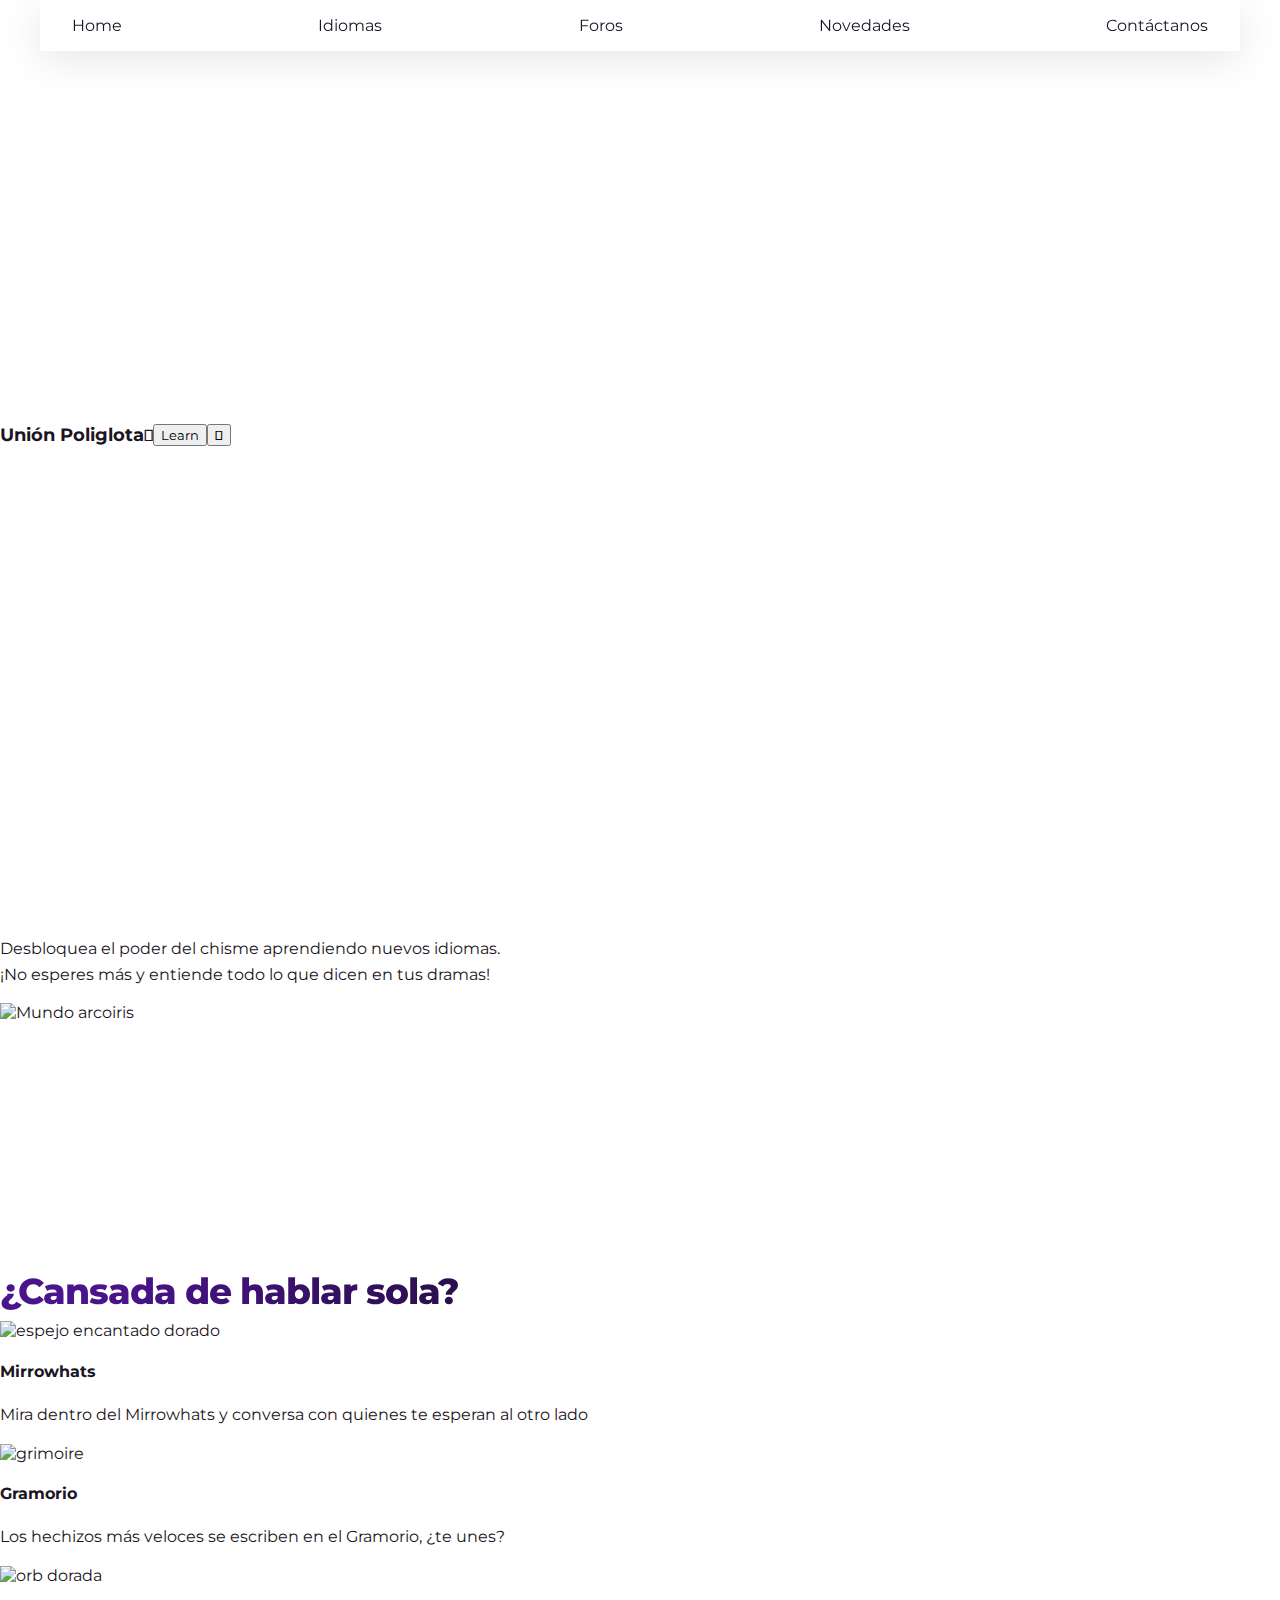
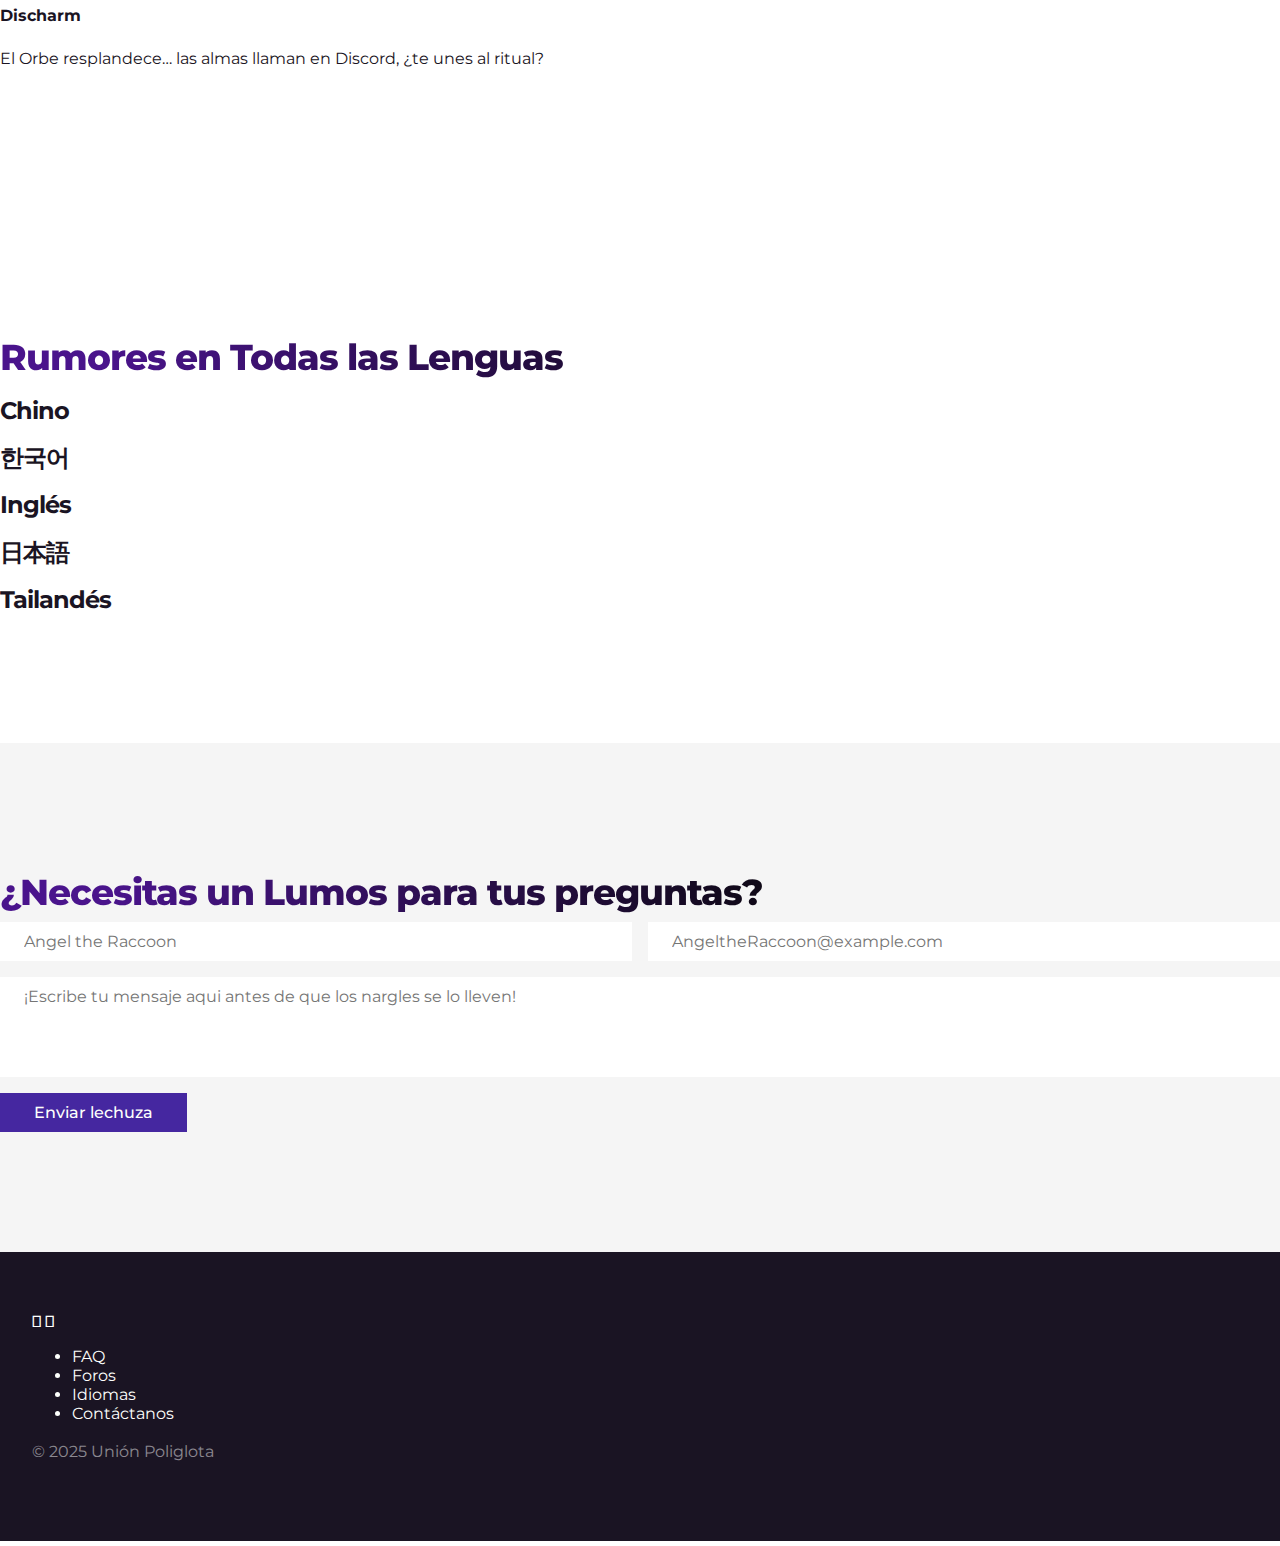
==== commit 75d7a694: "Update index.html" ====
--- a/index.html
+++ b/index.html
@@ -1,11 +1,12 @@
 <!DOCTYPE html>
 <html lang="es">
 <head>
-    <meta charset="UTF-8" />
-    <meta name="viewport" content="width=device-width, initial-scale=1.0" />
+    <meta charset="UTF-8">
+    <meta name="viewport" content="width=device-width, initial-scale=1.0">
     <title>Unión Poliglota</title>
-    <link rel="stylesheet" href="style.css" />
-
+    <link rel="stylesheet" href="style.css">
+    <link href='https://unpkg.com/boxicons@2.1.4/css/boxicons.min.css' rel='stylesheet'>
+    
     <script type='text/javascript'>
         // <![CDATA[
         var colour= "#b8860b";
@@ -165,289 +166,149 @@
         div.style.height=height+"px";
         div.style.width=width+"px";
         div.style.overflow="hidden";
-        div.style.backgroundColor=colour;
+        var rainbowColors = ["#ff6961", "#fcae1e", "#fff275", "#8cd790", "#6ec6ff", "#c58af9"];
+        div.style.backgroundColor = rainbowColors[Math.floor(Math.random() * rainbowColors.length)];
         return (div);
         }
         // ]]>
     </script> 
     <!-- End of Tinkerbell Magic Sparkle Section -->
-
 </head>
+
 <body>
-    <div class="container">
-        <nav>
-            <div class="logo">
-            <a href="#">Unión Poliglota</a>
-    </div>
-
-    <div class="menu-items">
-        <a href="#services">Novedades</a>
-        <a href="#blog">Idiomas</a>
-        <a href="#about">Foros</a>
-        <a href="#contact">Contáctanos</a>
-        <a href="#" class="btn">Learn</a>
-    </div>
-
-    <div class="mobile-menu-items">
-    <div class="close-icon">
-        <img src=https://raw.githubusercontent.com/livebloggerofficial/Modern-AppDev-Website/8730a27be3ad3a9761c6617480e412280c7f90fc/images/close-icon.svg alt="una X" />
-    </div>
-    <a href="#services">Novedades</a>
-    <a href="#blog">Idiomas</a>
-    <a href="#about">Foros</a>
-    <a href="#contact">Contáctanos</a>
-    <a href="#" class="btn">Learn</a>
-    </div>
-
-    <div class="menu-icon">
-        <img src="img src=https://raw.githubusercontent.com/livebloggerofficial/Modern-AppDev-Website/8730a27be3ad3a9761c6617480e412280c7f90fc/images/menu-icon.svg alt="dos lineas horizontales" />" alt="" />
-    </div>
+    <header class="header">
+        <a href="#home" class="logo">Unión <span>Poliglota</span></a>
+        <i class="bx bx-menu" id="menu-icon"></i>
+        <nav class="navbar">
+            <a href="#home">Home</a>
+            <a href="#languages">Idiomas</a>
+            <a href="#foros">Foros</a>
+            <a href="#novedades">Novedades</a>
+            <a href="#contact">Contáctanos</a>
         </nav>
+        <button class="gradient-btn">Learn</button>
+        <button id="theme-toggle" class="theme-button">
+            <i id="icon" class='bx bxs-sun'></i>
+        </button>
+    </header>
 <!-- End of navbar -->
 
-    <header>
-        <div class="left">
-            <h1>¡Bienvenida! ⋆⭒˚.⋆</h1>
-            <p class="sub-heading">Desbloquea el poder del chisme aprendiendo nuevos idiomas. ¡No esperes más y entiende todo lo que dicen en tus dramas!</p>
-
-        <div class="buttons">
-            <a href="#" class="btn">Empezar</a>
-            <a href="#" class="btn outlined">Contáctanos</a>
-        </div>
-    </div>
-
-    <div class="right">
-        <img src="https://media.giphy.com/media/vs28cbDbqmvmmLBhiq/giphy.gif?cid=ecf05e47plc2t0lums8d90h0ff90erlu9xg5rb6trcjyjwrp&ep=v1_stickers_search&rid=giphy.gif&ct=e" alt="Mundo arcoiris">
-    </div>
-    <div class="bg-color"></div>
-</header>
-</div>
-    <!-- End of hero section -->
-
-<div class="featured">
-    <div class="container">
-        <h2>Aprende</h2>
-        <div class="logos">
-            <img src="https://cdn-icons-png.flaticon.com/128/15416/15416964.png" alt="China flag" />
-            <img src="https://cdn-icons-png.flaticon.com/128/15417/15417204.png" alt="Japan flag" />
-            <img src="https://cdn-icons-png.flaticon.com/128/15416/15416352.png" alt="Korea flag" />
-            <img src="https://cdn-icons-png.flaticon.com/128/15416/15416401.png" alt="Thailand flag" />
-            <img src="https://cdn-icons-png.flaticon.com/128/15416/15416463.png" alt="UK flag" />
-        </div>
-    </div>
-</div>
-<!-- End of featured section -->
-
-<section id="services">
-    <div class="container">
-        <div class="heading-container">
-            <h2>Conoce lo último del mes</h2>
-            <p>Enterate de las ultimas actualizaciones y novedades que se vienen (ᵕ—ᴗ—)</p>
-        </div>
-
-    <div class="services-container">
-        <div class="service">
-            <img src="https://i.pinimg.com/originals/b2/df/41/b2df419e9f985cd5ca587505028899b4.gif" alt="" />
-        <div class="content">
-            <h3>Más fujoshis y fudanshis vienen en camino</h3>
-            <p>Porque el aprender idiomas es un camino largo, decidimos agrandar el set de juegos</p>
+    <section class="home" id="home">
+        <div class="home-content">
+            <h1 class="text-animation"><span></span></h1>
+            <p>Desbloquea el poder del chisme aprendiendo nuevos idiomas.<br>¡No esperes más y entiende todo lo que dicen en tus dramas!</p>
+        </div>
+        <div class="home-img">
+            <img src="https://media.giphy.com/media/vs28cbDbqmvmmLBhiq/giphy.gif?cid=ecf05e47plc2t0lums8d90h0ff90erlu9xg5rb6trcjyjwrp&ep=v1_stickers_search&rid=giphy.gif&ct=e" alt="Mundo arcoiris">
+        </div>
+    </section>
+<!--End of Home section-->
+
+    <section class="foros" id="foros">
+        <h2 class="heading">¿Cansada de hablar sola?</h2>
+        <div class="foros-container">
+            <div class="foro-box">
+                <div class="foro-info">
+                    <img src="https://cdn-icons-png.flaticon.com/128/4330/4330842.png" alt="espejo encantado dorado" />
+                    <h4>Mirrowhats</h4>
+                    <p>Mira dentro del Mirrowhats y conversa con quienes te esperan al otro lado</p>
+                </div>
             </div>
-        </div>
-        
-        <div class="service">
-            <img src="https://i.pinimg.com/originals/2b/0e/26/2b0e260f780d03c6702c127573a343d1.gif" alt="" />
-        <div class="content">
-            <h3>Nuevos dramas</h3>
-            <p>Conoce los idiomas más demandados por otras fujoshis últimamente</p>
+
+            <div class="foro-box">
+                <div class="foro-info">
+                    <img src="https://cdn-icons-png.flaticon.com/128/18459/18459795.png" alt="grimoire" />
+                    <h4>Gramorio</h4>
+                    <p>Los hechizos más veloces se escriben en el Gramorio, ¿te unes?</p>
+                </div>
             </div>
-        </div>
-        
-        <div class="service">
-            <img src="https://i.pinimg.com/originals/2e/9a/2d/2e9a2d99e9b3a32dcb4ae1c37820e260.gif" alt="" />
-        <div class="content">
-            <h3>Cómo cambiar las reglas</h3>
-            <p>Una guía completa de como personalizar tu propio drama</p>
+
+            <div class="foro-box">
+                <div class="foro-info">
+                    <img src="https://cdn-icons-png.flaticon.com/128/5584/5584307.png" alt="orb dorada" />
+                    <h4>Discharm</h4>
+                    <p>El Orbe resplandece… las almas llaman en Discord, ¿te unes al ritual?</p>
+                </div>
             </div>
         </div>
+    </section>
+<!--End of Foros section-->
+
+<section class="languages" id="languages">
+    <h2 class="heading">Rumores en Todas las Lenguas</h2>
+    <div class="languages-box">
+        <div class="language-card">
+            <img src="https://images.pexels.com/photos/745243/pexels-photo-745243.jpeg?auto=compress&cs=tinysrgb&w=600" alt="">
+            <h3>Chino</h3>
+        </div>
+
+        <div class="language-card">
+            <img src="https://images.pexels.com/photos/2246790/pexels-photo-2246790.jpeg?auto=compress&cs=tinysrgb&w=600" alt="">
+            <h3 lang="ko">한국어</h3>
+        </div>
+
+        <div class="language-card">
+            <img src="https://images.pexels.com/photos/230794/pexels-photo-230794.jpeg?auto=compress&cs=tinysrgb&w=600" alt="">
+            <h3>Inglés</h3>
+        </div>
+
+        <div class="language-card">
+            <img src="https://images.pexels.com/photos/3408353/pexels-photo-3408353.jpeg?auto=compress&cs=tinysrgb&w=600" alt="">
+            <h3 lang="ja">日本語</h3>
+        </div>
+
+        <div class="language-card">
+            <img src="https://images.pexels.com/photos/248082/pexels-photo-248082.jpeg?auto=compress&cs=tinysrgb&w=600" alt="">
+            <h3>Tailandés</h3>
         </div>
     </div>
 </section>
-<!-- End of services section -->
-
-<section id="why">
-    <div class="container">
-        <div class="left">
-            <img src="https://media.giphy.com/media/0nQbxFHTIugLbMkZLx/giphy.gif?cid=ecf05e475aerffncjtg1ratvc46cjguu7g2pbi9yic3552u9&ep=v1_stickers_search&rid=giphy.gif&ct=s" alt="" />
-        </div>
-
-    <div class="right">
-        <h2>Cómo funcionamos</h2>
-        <p>Aquí te contamos el chisme sobre cómo aprender idiomas por tu cuenta, así que no te hagas la tsundere y empecemos.</p>
-
-        <div class="features-container">
-            <div class="feature">
-            <div class="icon">
-                <img src="https://cdn-icons-png.flaticon.com/128/8853/8853775.png" alt="" />
-            </div>
-            <h3>Material</h3>
-            <p>Encuentra libros, audios, videos y demás</p>
-            </div>
-
-    <a href="#" class="btn light">Empezar</a>
-        </div>
+
+<section class="contact" id="contact">
+    <h2 class="heading">¿Necesitas un <span>Lumos</span> para tus preguntas?</h2>
+    <form action="#">
+        <div class="group">
+            <input type="text" placeholder="Angel the Raccoon" />
+            <input type="text" placeholder="AngeltheRaccoon@example.com" />
+        </div>
+        <textarea placeholder="¡Escribe tu mensaje aqui antes de que los nargles se lo lleven!"></textarea>
+        <button class="btn">Enviar lechuza</button>
+        </form>
     </div>
 </section>
-<!-- End of why choose us section -->
-
-<div class="container">
-    <section id="blog">
-        <div class="heading-container">
-            <h2>Rumores en Todas las Lenguas</h2>
-            <p>Encuentra todo acerca de los idiomas que deseas, desde material hasta pequeñas lecciones ¿y lo mejor? 
-                <br>¡ABSOLUTAMENTE GRATIS! ദ്ദി ˉ͈̀꒳ˉ͈́ )✧
-            </p>
-        </div>
-
-        <div class="services-container">
-            <div class="service">
-            <a href="#">
-                <img src="https://i.pinimg.com/736x/71/ec/3f/71ec3f5fd75e319a3983a06b10090c10.jpg" alt="" />
-            </a>
-            <div class="content">
-                <a href="#">
-                <h3>Inglés</h3>
-                </a>
-            <div class="labels">
-                <a href="#" class="label">Germanica</a>
-                <a href="#" class="label">America</a>
-            </div>
-                <p>Aprender inglés es como enamorarse en un BL: al principio no entiendes nada, pero con el tiempo, cada palabra te roba el corazón. 💙✨</p>
-        </div>
-        </div>
-
-        <div class="service">
-            <a href="#">
-                <img src="https://i.pinimg.com/736x/51/16/6f/51166f9f8ce608188358e9d89b0071bb.jpg" alt="" />
-            </a>
-            <div class="content">
-            <a href="#">
-                <h3>Coreano</h3>
-            </a>
-            <div class="labels">
-                <a href="#" class="label">Asiatica</a>
-                <a href="#" class="label">Asia</a>
-            </div>
-                <p>Aprender coreano es como entrar en un K-drama: al principio no entiendes nada, pero con el tiempo hasta los insultos suenan tiernos.</p>
-            </div>
-        </div>
-
-        <div class="service">
-            <a href="#">
-                <img src="https://i.pinimg.com/736x/80/7a/e9/807ae96d8e19a1e9d9b68d727c9a2609.jpg" alt="" />
-            </a>
-            <div class="content">
-                <a href="#">
-                    <h3>Japonés</h3>
-                </a>
-                <div class="labels">
-                    <a href="#" class="label">Asia</a>
-                    <a href="#" class="label">Asiatica</a>
-                </div>
-                    <p>Aprender japonés es como entrar a un anime sin subtítulos: al principio te pierdes, pero luego hasta discutes con el protagonista.</p>
-            </div>
-            </div>
-
-        <a href="blog-list.html" class="btn outlined">View All Languages</a>
-    </section>
-</div>
-<!-- End of Blog section -->
-
-<section id="about">
-    <div class="container">
-        <div class="left">
-            <img src="https://media.giphy.com/media/ZB2A2wSblwoA45zr0L/giphy.gif?cid=ecf05e47akoi5xxq334s9fwlyfgipdauknv6pdrlddz8e9sn&ep=v1_stickers_search&rid=giphy.gif&ct=s" alt="moon" />
-        </div>
-
-        <div class="right">
-            <h2>¿Cansada de hablar sola?</h2>
-            <p>Encuentra diversos grupos en los cuales podras practicar con gente de todo el mundo ( ◡̀_◡́)ᕤ</p>
-
-        <div class="features-container">
-            <div class="feature">
-                <div class="icon">
-                    <img src="https://cdn-icons-png.flaticon.com/128/4330/4330842.png" alt="espejo encantado dorado" />
-                </div>
-                <h3>Mirrowhats</h3>
-                <p>Mira dentro del Mirrowhats y conversa con quienes te esperan al otro lado</p>
-            </div>
-
-            <div class="feature">
-                <div class="icon">
-                    <img src="https://cdn-icons-png.flaticon.com/128/18459/18459795.png" alt="grimoire" />
-                </div>
-                    <h3>Gramorio</h3>
-                    <p>Los hechizos más veloces se escriben en el Gramorio, ¿te unes?</p>
-                </div>
-    
-        <div class="feature">
-            <div class="icon">
-                <img src="https://cdn-icons-png.flaticon.com/128/5584/5584307.png" alt="orb dorada" />
-            </div>
-                <h3>Discharm</h3>
-                <p>El Orbe resplandece… las almas llaman en Discord, ¿te unes al ritual?</p>
-            </div>
-        </div>
+<!--End of contact section-->
+
+<footer class="footer">
+    <div class="social-icons">
+        <a href="#">
+            <i class="bx bxl-instagram-alt"></i>
+        </a>
+
+        <a href="#">
+            <i class="bx bxl-telegram"></i>
+        </a>
     </div>
-</section>
-<!-- End of about section  -->
-
-<section id="contact">
-    <div class="container">
-    <div class="heading-container">
-        <h2>¿Necesitas un Lumos para tus preguntas?</h2>
-        <p>Envía una lechuza para más información o asistencia</p>
-    </div>
-
-    <form action="#">
-    <div class="group">
-        <input type="text" placeholder="Angel the Raccoon" />
-        <input type="text" placeholder="AngeltheRaccoon@example.com" />
-    </div>
-    <textarea placeholder="¡Escribe tu mensaje aqui antes de que los nargles se lo lleven!"></textarea>
-    <button class="btn">Enviar lechuza</button>
-    </form>
-</div>
-</section>
-<!-- End of contact form -->
-
-<footer>
-    <div class="container">
-        <div class="top">
-        <div class="left">
-            <a href="#" class="logo">Unión Poliglota</a>
-            <p>Cada idioma es un conjuro para entender el mundo 🪄🌎</p>
-        </div>
-
-        <div class="right">
-            <p>Follow us on</p>
-            <div class="social">
-            <a href="https://www.instagram.com/ply.learningforstudents/profilecard/?igsh=eDNlOWlndm1heTBs">
-                <img src="https://cdn-icons-png.flaticon.com/128/174/174855.png" alt="Instagram logo" />
-            </a>
-
-            <a href="https://t.me/+lkxGrxfS3kU0MDgx">
-                <img src="https://cdn-icons-png.flaticon.com/128/4423/4423663.png" alt="Telegram logo" />
-            </a>
-        </div>
-    </div>
-</div>
-
-        <div class="copyright">
-            © 2025 Unión Poliglota
-        </div>
-    </div>
+    <ul class="list">
+        <li>
+            <a href="#">FAQ</a>
+        </li>
+
+        <li>
+            <a href="#foros">Foros</a>
+        </li>
+
+        <li>
+            <a href="#languages">Idiomas</a>
+        </li>
+
+        <li>
+            <a href="#contact">Contáctanos</a>
+        </li>
+    </ul>
+
+    <p class="copyright">© 2025 Unión Poliglota</p>
 </footer>
 
-    <script src="main.js"></script>
-    </body>
+<script src="script.js"></script>
+</body>
 </html>
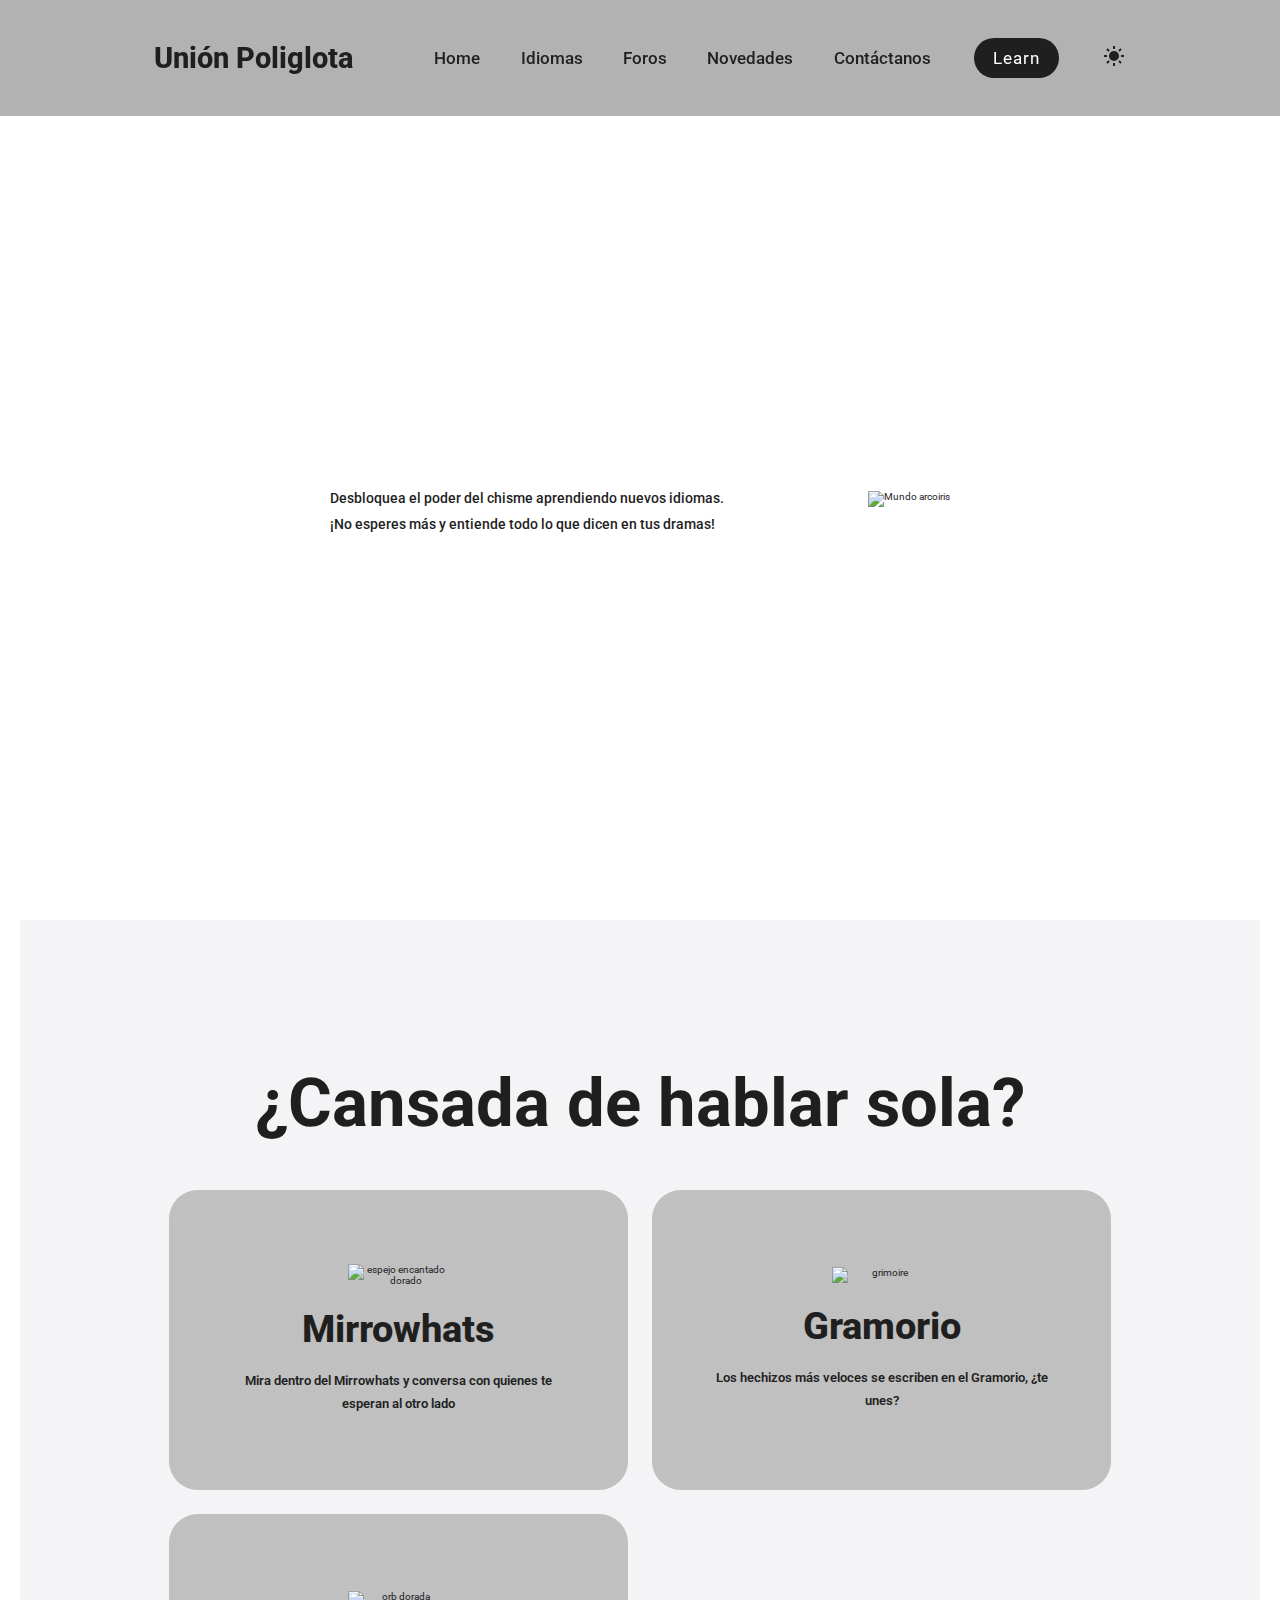
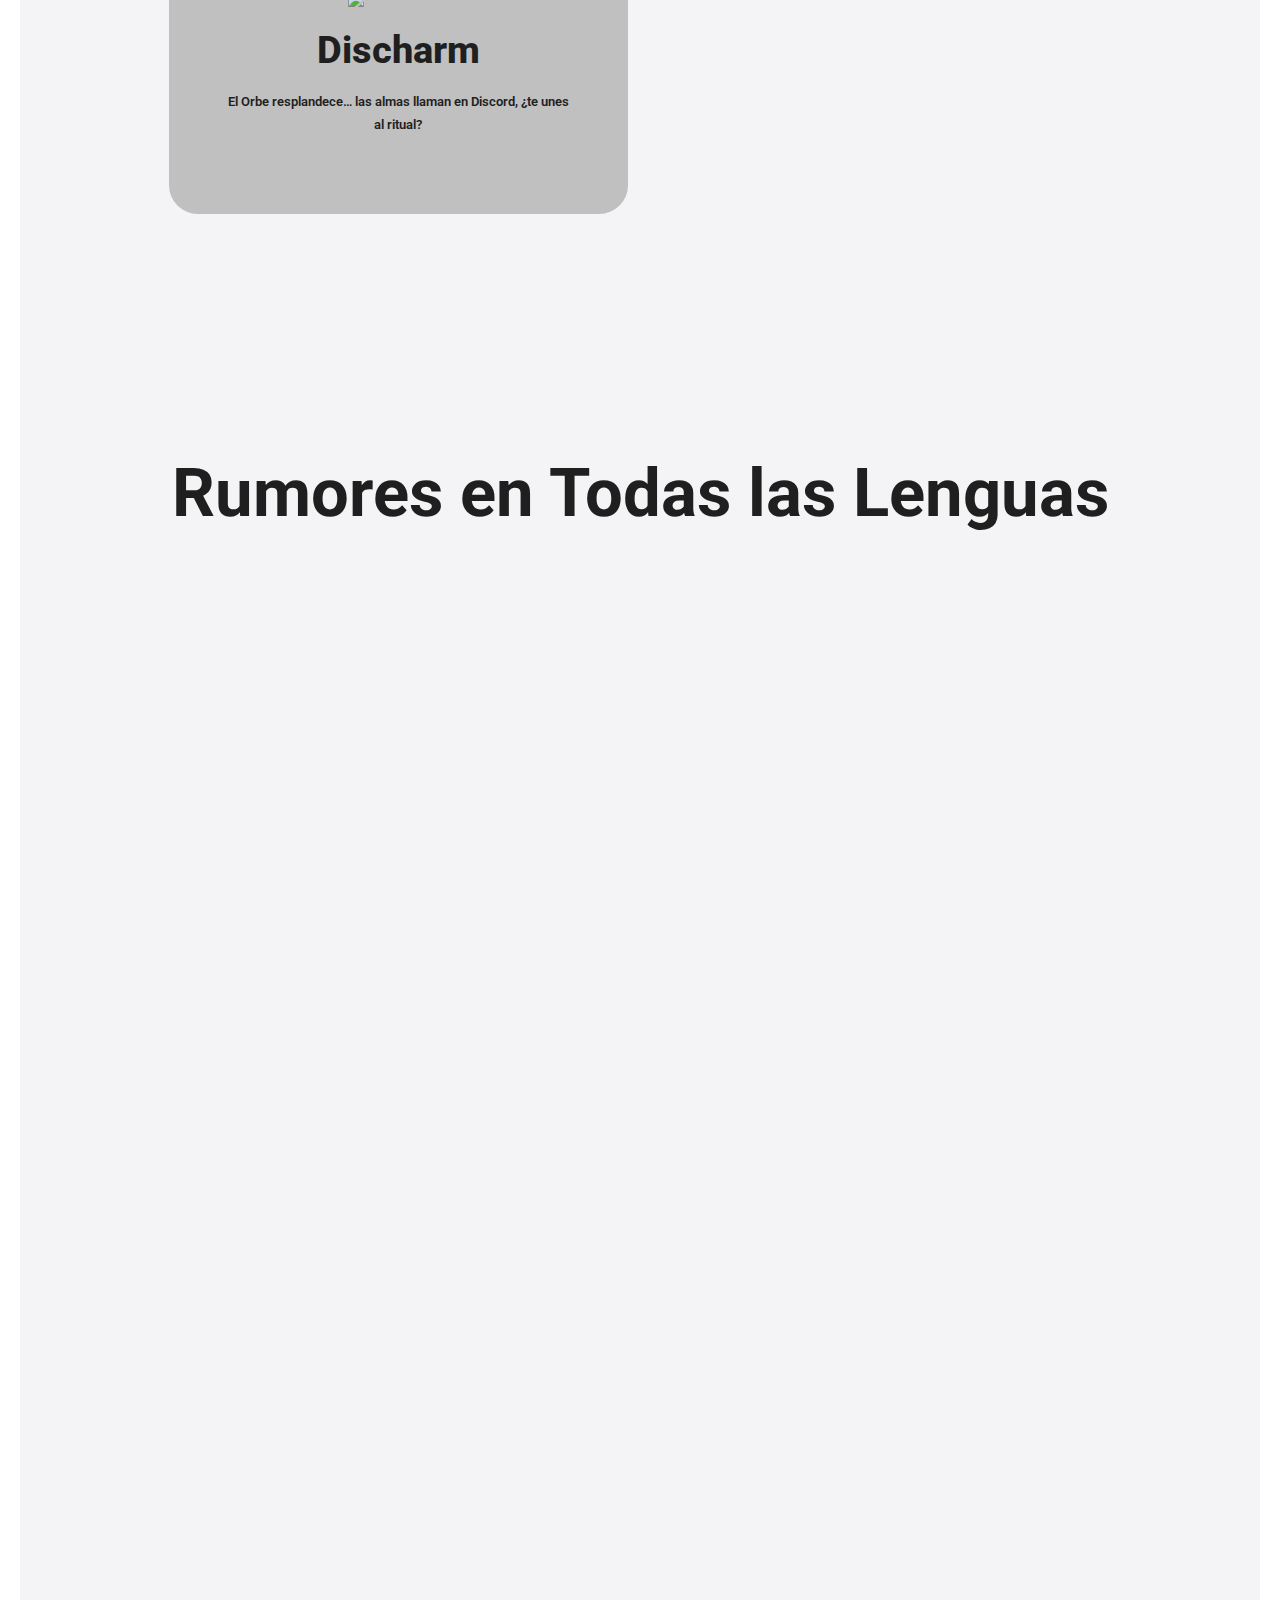
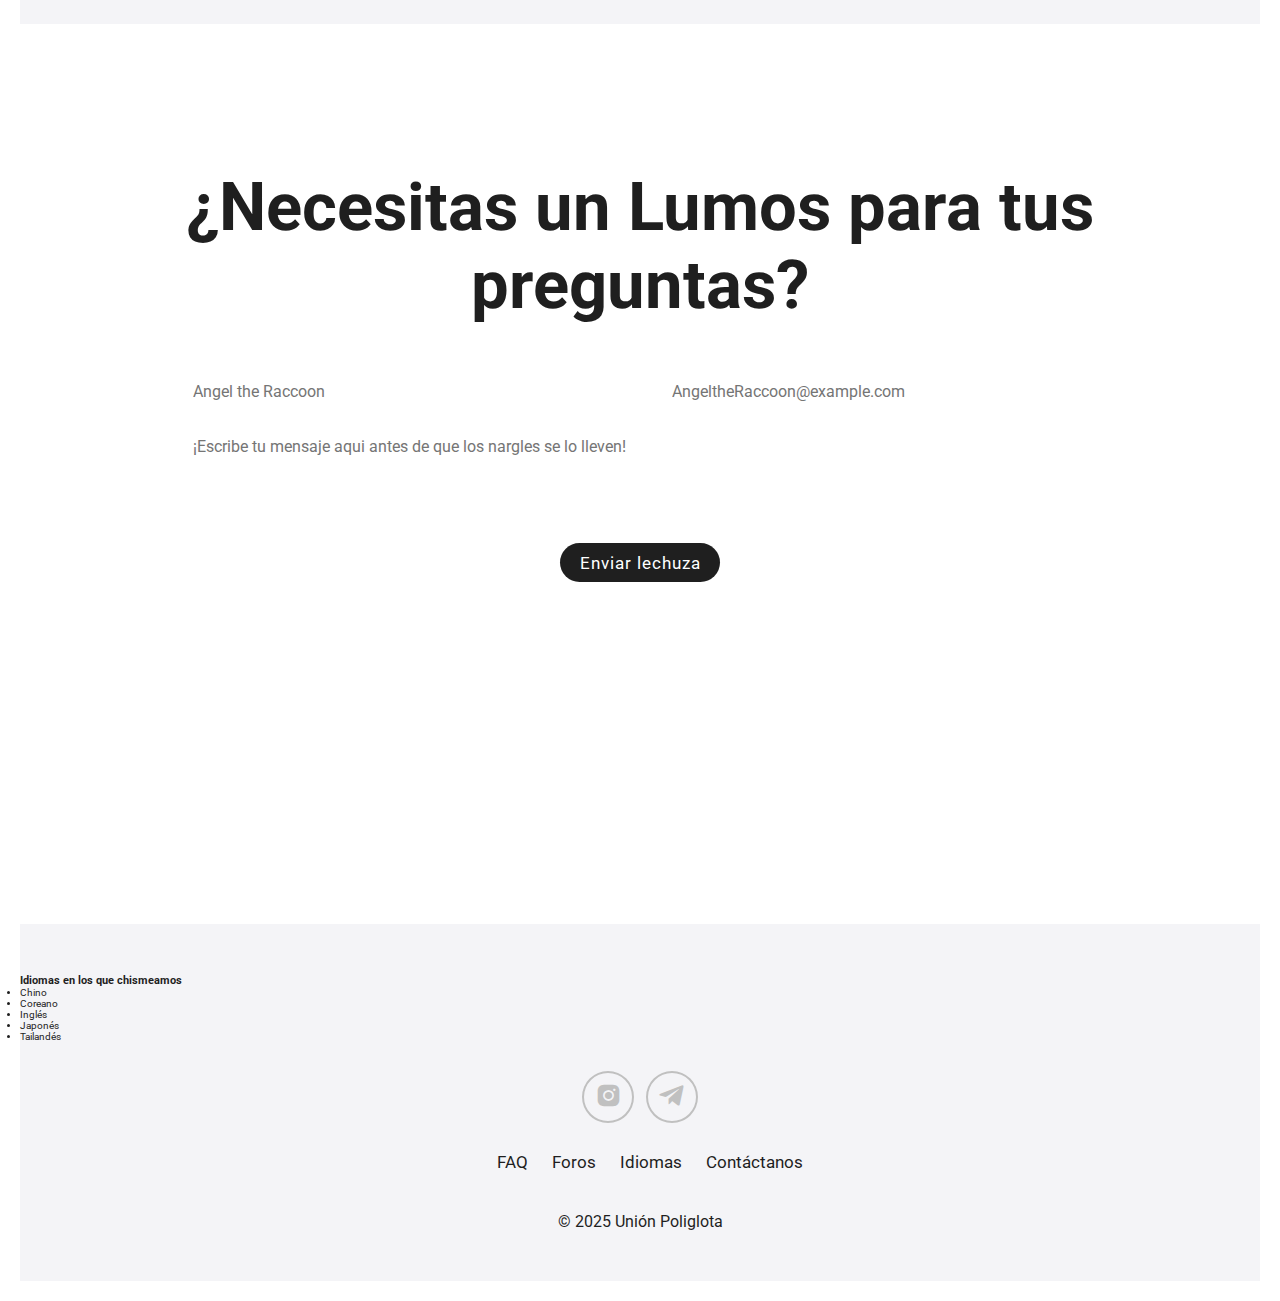
==== commit b13c0dc2: "Update index.html" ====
--- a/index.html
+++ b/index.html
@@ -279,6 +279,12 @@
 <!--End of contact section-->
 
 <footer class="footer">
+    <h3>Idiomas en los que chismeamos</h3>
+    <li>Chino</li>
+    <li>Coreano</li>
+    <li>Inglés</li>
+    <li>Japonés</li>
+    <li>Tailandés</li>
     <div class="social-icons">
         <a href="#">
             <i class="bx bxl-instagram-alt"></i>
--- a/style.css
+++ b/style.css
@@ -1,349 +1,360 @@
-@import url('https://fonts.googleapis.com/css2?family=Montserrat:ital,wght@0,100..900;1,100..900&family=Noto+Sans:ital,wght@0,100..900;1,100..900&family=Roboto+Condensed:ital,wght@0,100..900;1,100..900&family=Winky+Sans:ital,wght@0,300..900;1,300..900&display=swap');
-
-*,
-*::before,
-*::after {
-box-sizing: border-box;
-font-family: "Montserrat", sans-serif;
-}
-
+@import url('https://fonts.googleapis.com/css2?family=Klee+One:wght@400;600&family=LXGW+WenKai+Mono+TC:wght@300;400;700&family=Long+Cang&family=Mali:ital,wght@0,200;0,300;0,400;0,500;0,600;0,700;1,200;1,300;1,400;1,500;1,600;1,700&family=Roboto:ital,wght@0,100..900;1,100..900&family=Yeon+Sung&display=swap');
+* {
+    margin: 0;
+    padding: 0;
+    box-sizing: border-box;
+    text-decoration: none;
+    scroll-behavior: smooth;
+    font-family: "Roboto";
+} 
 :root {
-    --dark-color: #1a1423;
-    --light-color: #fdfffc;
-    --accent-color:#4527a0;
-
-html {
-    scroll-behavior: smooth;
+    --bg-color: #FFFFFF;
+    --second-bg-color: #F4F4F7;
+    --text-color: #1F1F1F;
+    --accent-color: #C0C0C0;
+}
+
+html  {
+    font-size: 60%;
+    overflow-x: hidden;
 }
 
 body {
-    margin: 0;
-    color: var(--dark-color);
-}
-
-a {
-    color: var(--dark-color);
-    text-decoration: none;
-}
-
-.container {
-    max-width: 1200px;
-    margin-inline: auto;
-    padding: 0 32px;
-}
-
-.btn {
-    background: var(--accent-color);
-    color: var(--light-color);
-    padding: 8px 32px;
-    border: 2px solid var(--accent-color);
-    display: inline-block;
+    background-color: var(--bg-color);
+    color: var(--text-color);
+    transition: background-color 0.3s, color 0.3s;
+    padding: 20px;
+}
+body.dark {
+    --bg-color: #121212;
+    --second-bg-color: #1E1E1E;
+    --text-color: #EAEAEA;
+    --accent-color: #A9A9A9;
+}
+.theme-button {
+    border: none;
+    color: var(--text-color);
+    background: transparent;
+    font-size: 24px;
+    cursor: pointer;
+    transition: transform 0.3s;
+}
+.theme-button:hover {
+    background: linear-gradient(90deg,#ff6961,#fcae1e,#fff275,#8cd790,#6ec6ff,#c58af9); 
+    background-clip: text;
+    color: transparent;
+    transform: scale(1.2);
+}
+:lang(ja) { font-family: 'Klee One', sans-serif;
+}
+:lang(ko) { font-family: 'Yeon Sung';
+}
+:lang(zh) { font-family: 'Long Cang', 'LXGW WenKai Mono TC';
+}
+:lang(th) { font-family: 'Mali';
+}
+
+header {
+    position: fixed;
+    width: 100%;
+    top: 0;
+    left: 0;
+    padding: 4rem 12% 4rem;
+    background: rgba(0, 0, 0, 0.3);
+    backdrop-filter: blur(10px);
+    display: flex;
+    justify-content: space-between;
+    align-items: center;
+    z-index: 5;
+}
+
+#menu-icon {
+    font-size: 3.5rem;
+    color: var(--accent-color);
+    display: none;
+}
+
+.logo {
+    font-size: 3rem;
+    color: var(--text-color);
+    font-weight: 800;
+    cursor: pointer;
+    transition: 0.3s ease-in-out;
+}
+.logo:hover {
+    text-shadow: 0 0 25px var(--accent-color);
+    transform: scale(1.1);
+}
+span:hover {
+    background: linear-gradient(90deg,#ff6961,#fcae1e,#fff275,#8cd790,#6ec6ff,#c58af9); 
+    background-clip: text;   
+    color: transparent;
+}
+
+.navbar a {
+    font-size: 1.8rem;
+    color: var(--text-color);
+    margin-left: 4rem;
     font-weight: 500;
+    transition: 0.3s ease; 
+}
+.navbar a:hover {
+    background: linear-gradient(90deg,#ff6961,#fcae1e,#fff275,#8cd790,#6ec6ff,#c58af9); 
+    background-clip: text;
+    color: transparent;
+}
+.gradient-btn {
+    font-size: 1.8rem;
+    padding: 1rem 2rem;
+    border-radius: 3rem;
+    background: var(--text-color);
+    letter-spacing: 1px;
     cursor: pointer;
-    transition: all 300ms ease;
-}
-
-.btn:hover {
-    background: #311b92;
-    border: 2px solid #311b92;
-}
-
-.btn.outlined {
-    color: var(--accent-color);
-    background: var(--light-color);
-}
-
-.btn.outlined:hover {
-    background: var(--accent-color);
-    color: #fff;
-}
-
-.btn.light {
-    background: var(--light-color);
-    color: var(--dark-color);
-    border: 2px solid var(--light-color);
-}
-
-.btn.light:hover {
-    background: var(--accent-color);
-    color: var(--light-color);
-}
-
-img {
+    transition: 0.3s ease-in-out;
+    color: var(--bg-color);
+    border: none;
+    text-wrap: nowrap;
+}
+.gradient-btn:hover {
+    background: linear-gradient(90deg,#ff6961,#fcae1e,#fff275,#8cd790,#6ec6ff,#c58af9);
+    transform: scale(1.05);
+}
+
+section {
+    min-height: 100vh;
+    padding: 10rem 12% 10rem;
+}
+.home {
+    display: flex;
+    align-items: center;
+    justify-content: center;
+    gap: 15rem;
+}
+.home-content {
+    display: flex;
+    flex-direction: column;
+    align-items: baseline;
+    text-align: left;
+    justify-content: center;
+    margin-top: 3rem;
+}
+.text-animation span {
+    position: relative;
+    font-size: 46px;
+    font-weight: 600;
+    min-width: 280px;
+}
+.text-animation span::before {
+    content: "¡Bienvenida! ⋆⭒˚.⋆";
+    background: linear-gradient(90deg,#ff6961,#fcae1e,#fff275,#8cd790,#6ec6ff,#c58af9); 
+    background-clip: text;   
+    color: transparent;
+    animation: words 20s infinite;
+}
+.text-animation span::after {
+    content: "";
+    background: var(--bg-color);
+    position: absolute;
+    width: calc(100% + 8px);
+    height: 100%;
+    border-left: 3px solid var(--bg-color);
+    right: -8px;
+    animation: cursor 0.6s infinite, typing 20s steps(14) infinite;
+}
+@keyframes cursor {
+    to {
+        border-left: 2px solid var(--accent-color);
+    }
+}
+@keyframes words {
+    0%,
+    20% {
+        content: "¡Bienvenida! ⋆⭒˚.⋆";
+    }
+    21%,
+    40% {
+        content: "¡Bienvenido! ⋆⭒˚.⋆";
+    }
+    41%,
+    60% {
+        content: "¡Bienvenida! ⋆⭒˚.⋆";
+    }
+    61%,
+    80% {
+        content: "¡Bienvenido! ⋆⭒˚.⋆";
+    }
+    81%,
+    100% {
+        content: "¡Bienvenida! ⋆⭒˚.⋆";
+    }
+}
+@keyframes typing {
+    10%,
+    15%,
+    30%,
+    35%,
+    50%,
+    55%,
+    70%,
+    75%,
+    90%,
+    95% {
+        width: 0;
+    }
+    5%,
+    20%,
+    25%,
+    40%,
+    45%,
+    60%,
+    65%,
+    80%,
+    85% {
+        width: calc(100% + 8px);
+    }
+}
+.home-content p {
+    font-size: 1.5rem;
+    font-weight: 500;
+    line-height: 1.8;
+    max-width: 1000px;
+}
+.home-img img {
+    width: 32vw;
+    top: 3rem;
+    position: relative;
+}
+
+::-webkit-scrollbar {
+    width: 10px;
+}
+::-webkit-scrollbar-thumb {
+    background: linear-gradient(to bottom,#ff6961,#fcae1e,#fff275,#8cd790,#6ec6ff,#c58af9);
+}
+::-webkit-scrollbar-track {
+    background-color: var(--bg-color);
+}
+
+.heading {
+    text-align: center;
+    font-size: 7rem;
+    margin: 5rem 0;
+}
+
+.foros {
+    background-color: var(--second-bg-color);
+    color: var(--text-color);
+}
+.foros h2 {
+    color: var(--text-color);
+}
+.foros-container {
+    display: grid;
+    grid-template-columns: repeat(auto-fit, minmax(300px, 1fr));
+    align-items: center;
+    gap: 2.5rem;
+}
+.foro-box {
+    display: flex;
+    justify-content: center;
+    align-items: center;
+    background-color: var(--accent-color);
+    height: 300px;
+    border-radius: 3rem;
+    cursor: pointer;
+    border: 5px solid transparent;
+    transition: 0.4s ease-in-out;
+}
+.foro-box:hover {
+    background: var(--bg-color);
+    color: var(--text-color);
+    border: 5px solid var(--accent-color);
+    transform: scale(1.03);
+}
+.foro-info {
+    display: flex;
+    flex-direction: column;
+    text-align: center;
+    justify-content: center;
+    align-items: center;
+    padding: 5rem 5rem;
+}
+.foro-info h4 {
+    font-size: 4rem;
+    margin: 2rem 0;
+    font-weight: 800;
+}
+.foro-info p {
+    font-size: 1.4rem;
+    font-weight: 600;
+    line-height: 1.7;
+}
+.foro-info img {
+    width: 100px;
+}
+
+.languages {
+    background-color: var(--second-bg-color);
+}
+.languages-box {
+    display: grid;
+    grid-template-columns: repeat(auto-fit, minmax(300px, 1fr));
+    place-items: center;
+    gap: 2.5rem;
+}
+.language-card {
+    display: flex;
+    justify-content: center;
+    align-items: center;
+    height: 300px;
+    border-radius: 3rem;
+    cursor: pointer;
+    border: 5px solid transparent;
+    transition: 0.4s ease-in-out;
+}
+.language-card:hover {
+    transform: scale(1.02);
+}
+.language-card img {
+    width: 100px;
+    border-radius: 2em;
+    object-fit: cover;
+    display: flex;
+}
+.language-card:hover img {
+    filter: brightness(40%) saturate(90%);
+    opacity: 0.9;
+    box-shadow: 0 0 25px #6ec6ff,
+                0 0 50px #c58af9; 
+}
+.language-card h3 {
     width: 100%;
-    display: flex;
-    object-fit: cover;
-}
-
-h1 {
-    font-size: 60px;
-    line-height: 100%;
-    font-weight: 800;
-    letter-spacing: -1px;
-    margin: 16px 0;
-    background: linear-gradient(90deg, #4a148c 20%, #1a1423 60%);
-    background-clip: text;
-    -webkit-background-clip: text;
-    color: transparent;
-}
-
-h2 {
-    font-size: 36px;
-    line-height: 120%;
-    font-weight: 800;
-    letter-spacing: -1px;
-    margin: 8px 0;
-    background: linear-gradient(90deg, #4a148c 8%, #0f0916 60%);
-    background-clip: text;
-    -webkit-background-clip: text;
-    color: transparent;
-}
-
-h3 {
-    font-size: 24px;
-    line-height: 130%;
-    letter-spacing: -1px;
-    margin: 8px 0;
-}
-
-p {
-    font-size: 16px;
-    line-height: 160%;
-}
-
-section {
-    padding: 120px 0;
-}
-
-/* Navbar */
-nav {
-    position: fixed;
-    top: 0;
-    display: flex;
-    justify-content: space-between;
-    align-items: center;
-    left: 0;
-    right: 0;
-    max-width: 1200px;
-    margin-inline: auto;
-    z-index: 5;
-    padding: 16px 32px;
-    background: rgba(255, 255, 255, 0.8);
-    backdrop-filter: blur(10px);
-    --webkit-backdrop-filter: blur(10px);
-    box-shadow: 0 8px 42px rgba(0, 0, 0, 0.1);
-}
-
-nav .menu-items {
-    display: flex;
-    align-items: center;
-    gap: 40px;
     font-weight: 500;
-}
-
-nav .menu-items a:hover {
-    color: var(--accent-color);
-}
-
-nav .menu-items .btn:hover {
-    color: var(--light-color);
-}
-
-.logo {
-    font-weight: 700;
-    font-size: 18px;
-}
-
-/* Hero Section */
-header {
-    display: flex;
-    height: 100vh;
-    align-items: center;
-    padding-top: 70px;
-    min-height: 600px;
-    max-height: 800px;
-    position: relative;
-}
-
-.buttons {
-    display: flex;
-    gap: 24px;
-    margin-top: 32px;
-}
-
-header .left {
-    max-width: 50%;
-}
-
-header .right {
+    color: #EAEAEA;
+    font-size: 26px;
+    bottom: 0;
+    left: 50%;
+    transform: translateX(-50%);
     position: absolute;
-    bottom: 0;
-    right: 0;
-}
-
-header .right img {
-    height: 600px;
-    object-fit: cover;
-}
-
-header .bg-color {
-    position: absolute;
-    width: 400px;
-    height: 400px;
-    background: #ad95ff;
-    right: 0;
-    top: 120px;
-    z-index: -1;
-    border-radius: 50%;
-    filter: blur(115px);
-}
-
-/* Featured Section */
-.featured {
-    z-index: 2;
-    position: relative;
-}
-
-.featured img {
-    width: auto;
-    height: 32px;
-}
-
-.featured .logos {
-    display: flex;
-    gap: 60px;
-    flex-wrap: wrap;
-    justify-content: center;
-}
-
-.featured .container {
-    display: flex;
-    flex-direction: column;
-    gap: 8px;
-    align-items: center;
-    padding: 40px 32px;
-    box-shadow: 0 0 42px -20px rgba(0, 0, 0, 0.2);
-    border-radius: 30px;
-    background: var(--light-color);
-}
-
-/* About section */
-#about {
-    background: #f5f5f5;
-    margin-top: -60px;
-    padding-top: 180px;
-}
-
-#about .container {
-    display: flex;
-    align-items: center;
-    gap: 80px;
-}
-
-section .icon {
-    width: 30px;
-}
-
-.features-container {
-    display: flex;
-    gap: 40px;
-    margin-top: 32px;
-}
-
-.feature {
-    flex: 1;
-}
-
-section .btn {
-    margin-top: 28px;
-}
-
-/* Services section */
-section .heading-container {
-    max-width: 500px;
-    text-align: center;
-    margin-bottom: 60px;
-    margin-inline: auto;
-}
-
-.services-container {
-    display: grid;
-    grid-template-columns: repeat(auto-fit, minmax(320px, 1fr));
-    gap: 40px;
-}
-
-.services-container .service {
-    box-shadow: 0 6px 40px rgba(0, 0, 0, 0.1);
-    transition: all 300ms ease;
-}
-
-.services-container .content {
-    padding: 16px;
-}
-
-.services-container .service:hover {
-    transform: scale(1.04);
-    box-shadow: 0 3px 80px rgba(0, 0, 0, 0.1);
-}
-.services-container img {
-    height: 220px;
-}
-
-/* Why Section */
-#why .container {
-    display: flex;
-    gap: 60px;
-    align-items: center;
-}
-
-#why {
-    background: var(--accent-color);
-    color: var(--light-color);
-}
-
-#why h2 {
-    background: var(--light-color);
-    background-clip: text;
-    -webkit-background-clip: text;
-    color: transparent;
-}
-#why img {
-    transform: rotateY(180deg);
-}
-
-/* Blog section */
-
-.labels a {
-    color: var(--light-color);
-    font-weight: 500;
-    font-size: 11px;
-    text-transform: uppercase;
-    letter-spacing: 2px;
-}
-
-.label {
-    background: var(--accent-color);
-    padding: 3px 6px;
-    border-radius: 4px;
-}
-
-/* Contact Form */
-
+    opacity: 0;
+    transition: 0.5s;
+} 
+.language-card:hover h3 {
+    bottom: 49%;
+    opacity: 1;
+}
 #contact {
-    background: #f5f5f5;
-}
-
+    background: var(--bg-color);
+}
 form {
     display: flex;
     flex-direction: column;
     gap: 16px;
 }
-
 form .group {
     display: flex;
     gap: 16px;
 }
-
 form input,
 form textarea {
     width: 100%;
@@ -352,523 +363,139 @@
     border: none;
     font-size: 16px;
 }
-
 form textarea {
     height: 100px;
     resize: none;
 }
-
 form .btn {
-    font-size: 16px;
+    font-size: 1.8rem;
+    padding: 1rem 2rem;
+    border-radius: 3rem;
+    background: var(--text-color);
+    letter-spacing: 1px;
+    cursor: pointer;
+    transition: 0.3s ease-in-out;
+    color: var(--bg-color);
+    border: none;
+    text-wrap: nowrap;
     width: fit-content;
     margin-top: 0;
-}
-
-/* Footer */
-footer .social img {
-    width: 30px;
-    transition: all 300ms ease;
-}
-
-footer .social img:hover {
-    transform: scale(1.2);
-}
-
-footer {
-    background: var(--dark-color);
-    color: var(--light-color);
-    padding: 60px 32px;
-}
-
-footer a {
-    color: var(--light-color0);
-}
-
-footer .social {
-    display: flex;
-    gap: 32px;
-    margin-top: 24px;
-}
-
-footer .top {
-    display: flex;
-    justify-content: space-between;
-}
-
-footer .logo {
-    font-size: 24px;
-}
-
-footer .copyright {
-    color: rgba(255, 255, 255, 0.5);
-}
-
-/* Hidden elements */
-.menu-icon,
-.mobile-menu-items,
-.mobile-icons-container {
+    align-self: center;
+}
+form .btn:hover {
+    color: var(--text-color);
+    background: linear-gradient(to right,#ff6961,#fcae1e,#fff275,#8cd790,#6ec6ff,#c58af9);
+    transform: scale(1.05);
+}
+.footer {
+    background-color: var(--second-bg-color);
+    padding: 50px 0;
+}
+.social-icons a {
+    display: inline-flex;
+    justify-content: center;
+    align-items: center;
+    font-size: 3rem;
+    padding: 1rem;
+    background: transparent;
+    border: 2px solid var(--accent-color);
+    border-radius: 50%;
+    color: var(--accent-color);
+    margin: 3rem 0.5rem;
+    transition: 0.3s ease-in-out;
+}
+.social-icons a:hover { 
+    color: var(--bg-color);
+    background: linear-gradient(to bottom,#ff6961,#fcae1e,#fff275,#8cd790,#6ec6ff,#c58af9);
+    transform: scale(1.2)translateY(-5px);
+}
+.footer .social-icons {
+    text-align: center;
+}
+.footer ul {
+    text-align: center;
+    font-size: 1.8rem;
+}
+.footer ul li {
+    display: inline-block;
+    margin-left: 20px;
+}
+.footer ul li a{
+    color: var(--text-color);
+    border-bottom: 3px solid transparent;
+    transition: 0.3s ease-in-out;
+}
+.footer ul li a:hover {
+    background: linear-gradient(90deg,#ff6961,#fcae1e,#fff275,#8cd790,#6ec6ff,#c58af9); 
+    background-clip: text;
+    color: transparent;
+    border-bottom: 2px solid var(--accent-color);
+}
+.footer .copyright {
+    text-align: center;
+    margin-top: 40px;
+    font-size: 16px;
+}
+
+@media(max-width:800px) {
+html {
+    font-size: 55%;
+}
+header {
+    padding: 2rem 3%;
+}
+#menu-icon {
+    display: block;
+}
+.navbar {
+    position: absolute;
+    top: 100%;
+    right: 0;
+    width: 50%;
+    padding: 1rem 3%;
+    background: rgba(0, 0, 0, 0.8);
+    backdrop-filter: blur(20px);
+    border-bottom-left-radius: 2rem;
+    border-left: 2px solid var(--accent-color);
+    border-bottom: 2px solid var(--accent-color);
     display: none;
 }
-
-@media (max-width: 1100px) {
-h1 {
-    font-size: 48px;
-}
-
-header .right img {
-    width: 280px;
-}
-}
-
-@media (max-width: 800px) {
-.mobile-menu-items {
-    display: flex;
-    height: 100vh;
-    width: 100%;
-    position: fixed;
-    top: 0;
+.navbar a {
+    display: block;
+    font-size: 2rem;
+    margin: 3rem 0;
+    color: var(--text-color);
+}
+.navbar.active {
+    display: block;
+}
+.gradient-btn {
+    display: none;
+}
+.home {
+    flex-direction: column-reverse;
+    margin: 5rem 4rem;
+    gap: 5rem;
+}
+.home-content {
+    align-items: center;
+    text-align: center;
+}
+.home-content h3 {
+    font-size: 2.6rem;
+}
+.home-content h2 {
+    font-size: 8rem;
+    margin-top: 3rem;
+}
+.home-content p {
+    max-width: 600px;
+    margin: 0 auto;
+}
+.home-img img {
+    width: 56vw;
+}
+.contact form {
     flex-direction: column;
-    background: var(--dark-color);
-    z-index: 800;
-    justify-content: center;
-    align-items: center;
-    gap: 24px;
-    transform: translateX(100%);
-    transition: all 300ms ease;
-}
-
-.mobile-menu-items.active {
-    transform: translateX(0);
-}
-
-.mobile-menu-items a {
-    color: var(--light-color);
-}
-
-.mobile-menu-items .close-icon {
-    filter: brightness(0) invert(1);
-    position: fixed;
-    top: 18px;
-    right: 32px;
-    cursor: pointer;
-}
-
-.menu-icon {
-    display: block;
-    cursor: pointer;
-    padding: 2px;
-}
-
-h1 {
-    font-size: 36px;
-    line-height: 120%;
-}
-
-.container {
-    max-width: 700px;
-}
-
-h2 {
-    font-size: 28px;
-    line-height: 130%;
-}
-
-h3 {
-    font-size: 20px;
-}
-
-nav .menu-items {
-    display: none;
-}
-
-/* Header */
-header .right {
-    position: relative;
-    display: flex;
-    justify-content: center;
-}
-
-header {
-    flex-direction: column-reverse;
-    height: auto;
-    gap: 20px;
-    max-height: fit-content;
-    padding-bottom: 60px;
-}
-
-header .right img {
-    width: 70%;
-    height: auto;
-    border-radius: 0 0 30% 30%;
-}
-
-header .left {
-    max-width: 100%;
-}
-
-/* Featured */
-.featured .logos {
-    gap: 36px;
-}
-
-.featured img {
-    height: 28px;
-}
-
-/* About */
-#about .container {
-    flex-direction: column;
-}
-
-.features-container {
-    flex-direction: column;
-}
-
-/* Why Choose Us Section */
-#why .container {
-    flex-direction: column;
-}
-
-/* Contact */
-form .group {
-    flex-direction: column;
-}
-
-/* Footer */
-footer .top {
-    flex-direction: column;
-}
-
-footer {
-    padding: 40px 0;
-}
-
-footer .copyright {
-    margin-top: 40px;
-}
-}
-
-/* Blog List page */
-.post-container .container {
-    margin-top: 100px;
-    padding: 40px 32px;
-    margin-bottom: 60px;
-    box-shadow: 0 8px 42px rgba(0, 0, 0, 0.1);
-    padding-bottom: 60px;
-    display: flex;
-    gap: 40px;
-}
-
-.post-container h2 {
-    font-size: 28px;
-    margin-bottom: 20px;
-}
-
-.blog-list .card {
-    display: flex;
-    align-items: center;
-}
-
-.blog-list .card img {
-    height: 160px;
-    width: 240px;
-}
-
-.blog-list .blog-list-content {
-    padding: 0 24px;
-}
-
-.blog-list .cards-container {
-    display: flex;
-    flex-direction: column;
-    gap: 32px;
-}
-
-/* Sidebar */
-aside {
-    width: 300px;
-    min-width: 300px;
-    display: flex;
-    flex-direction: column;
-    gap: 60px;
-}
-
-aside h3 {
-    background: var(--dark-color);
-    color: var(--light-color);
-    padding: 12px 24px;
-    text-align: center;
-    font-size: 18px;
-    letter-spacing: 1px;
-    margin-bottom: 16px;
-}
-
-aside a {
-    line-height: 1.7;
-}
-
-aside .widget-content {
-    display: flex;
-    flex-direction: column;
-    gap: 24px;
-}
-
-aside .popular-posts {
-    display: flex;
-    flex-direction: column;
-    gap: 24px;
-}
-
-aside .popular-posts .card {
-    display: flex;
-    align-items: center;
-    gap: 16px;
-}
-
-aside .popular-posts img {
-    width: 60px;
-    height: 60px;
-}
-
-aside .categories-list .widget-content {
-    display: flex;
-    flex-direction: row;
-    flex-wrap: wrap;
-    gap: 8px;
-}
-
-aside .categories-list .label {
-    color: var(--light-color);
-    font-size: 13px;
-}
-
-@media (max-width: 1000px) {
-.post-container .container {
-    flex-direction: column;
-}
-
-.post-container .blog-list .card img {
-    width: 100%;
-}
-
-aside {
-    width: 100%;
-}
-}
-
-@media (max-width: 800px) {
-.post-container .container {
-    margin-top: 60px;
-}
-}
-
-/* Single Post */
-.post-container .content {
-    flex: 1;
-}
-
-.breadcrumbs {
-    background: #f3f3f3;
-    width: fit-content;
-    font-size: 14px;
-    padding: 0 24px;
-    line-height: 1.8;
-    margin-bottom: 24px;
-    border-radius: 4px;
-}
-
-.post-heading {
-    font-size: 40px;
-    line-height: 120%;
-}
-
-.post-meta {
-    display: flex;
-    flex-direction: column;
-    gap: 8px;
-}
-
-.post-container .thumbnail {
-    margin-top: 32px;
-}
-
-.post-container .post-body {
-    margin-bottom: 60px;
-    padding-bottom: 60px;
-    border-bottom: 1px solid #dbdbdb;
-}
-
-.post-container .recent-posts-container h3 {
-    font-size: 20px;
-}
-
-@media (max-width: 800px) {
-.post-heading {
-    font-size: 36px;
-}
-}
-
-/* 404 page */
-.not-found.container {
-    display: flex;
-    align-items: center;
-    justify-content: center;
-}
-
-.not-found.container .left,
-.not-found.container .right {
-    flex: 1;
-}
-
-.not-found.container .left img {
-    height: 300px;
-    width: auto;
-}
-
-.not-found.container .left {
-    display: flex;
-    justify-content: center;
-}
-
-.text-404 {
-    font-size: 180px;
-    font-weight: 800;
-    line-height: 100%;
-}
-
-.not-found.container p {
-    margin: 8px 0;
-}
-
-.not-found.container h4 {
-    font-size: 20px;
-}
-
-.not-found.container ul li {
-    margin: 8px 0;
-    text-align: left;
-}
-
-.not-found.container a {
-    text-decoration: underline;
-    color: var(--accent-color);
-}
-
-@media (max-width: 1000px) {
-.not-found.container .right {
-    max-width: 500px;
-    text-align: center;
-}
-
-.not-found.container .left img {
-    height: 240px;
-}
-
-.not-found.container .text-404 {
-    font-size: 120px;
-}
-}
-
-/* Search box */
-.search-icon svg {
-    width: 24px;
-}
-
-.search-icon {
-    cursor: pointer;
-}
-
-.search-container {
-    position: fixed;
-    display: grid;
-    place-items: center;
-    inset: 0;
-    padding: 32px;
-    background: rgba(0, 0, 0, 0.8);
-    z-index: 800;
-    backdrop-filter: blur(8px);
-    opacity: 0;
-    pointer-events: none;
-    transition: all 300ms ease;
-}
-
-.search-container.active {
-    opacity: 1;
-    pointer-events: auto;
-}
-
-.search-container input[type="text"] {
-    width: 700px;
-    border-radius: 8px;
-    font-size: 20px;
-    padding-block: 16px;
-    border: none;
-    padding-left: 60px;
-    padding-right: 70px;
-}
-
-.search-container .search-input-container::after {
-    content: "Esc";
-    position: absolute;
-    top: 50%;
-    transform: translateY(-50%);
-    right: 16px;
-    font-size: 13px;
-    padding: 4px 8px;
-    background: rgba(187, 187, 187, 0.2);
-    border: 1px solid rgba(0, 0, 0, 0.2);
-    border-radius: 4px;
-}
-
-.search-container input[type="text"]:focus {
-    outline: none;
-}
-
-.search-container .search-input-container {
-    position: relative;
-}
-
-.search-container .icon {
-    position: absolute;
-    left: 16px;
-    top: 50%;
-    transform: translateY(-50%);
-    content: "";
-}
-
-.search-container .icon svg {
-    width: 24px;
-}
-
-.search-container .search-btn {
-    padding: 12px 24px;
-    font-size: 16px;
-    font-weight: bold;
-    border: none;
-    background: var(--light-color);
-    border-radius: 8px;
-    width: fit-content;
-}
-
-@media (max-width: 1000px) {
-.search-container form {
-    width: 100%;
-}
-
-.search-container input[type="text"] {
-    width: 100%;
-    font-size: 18px;
-}
-
-.search-container .search-input-container::after {
-    display: none;
-}
-}
-
-@media (max-width: 800px) {
-.mobile-icons-container {
-    display: flex;
-    gap: 24px;
-}
-}
-}
+}
+}
